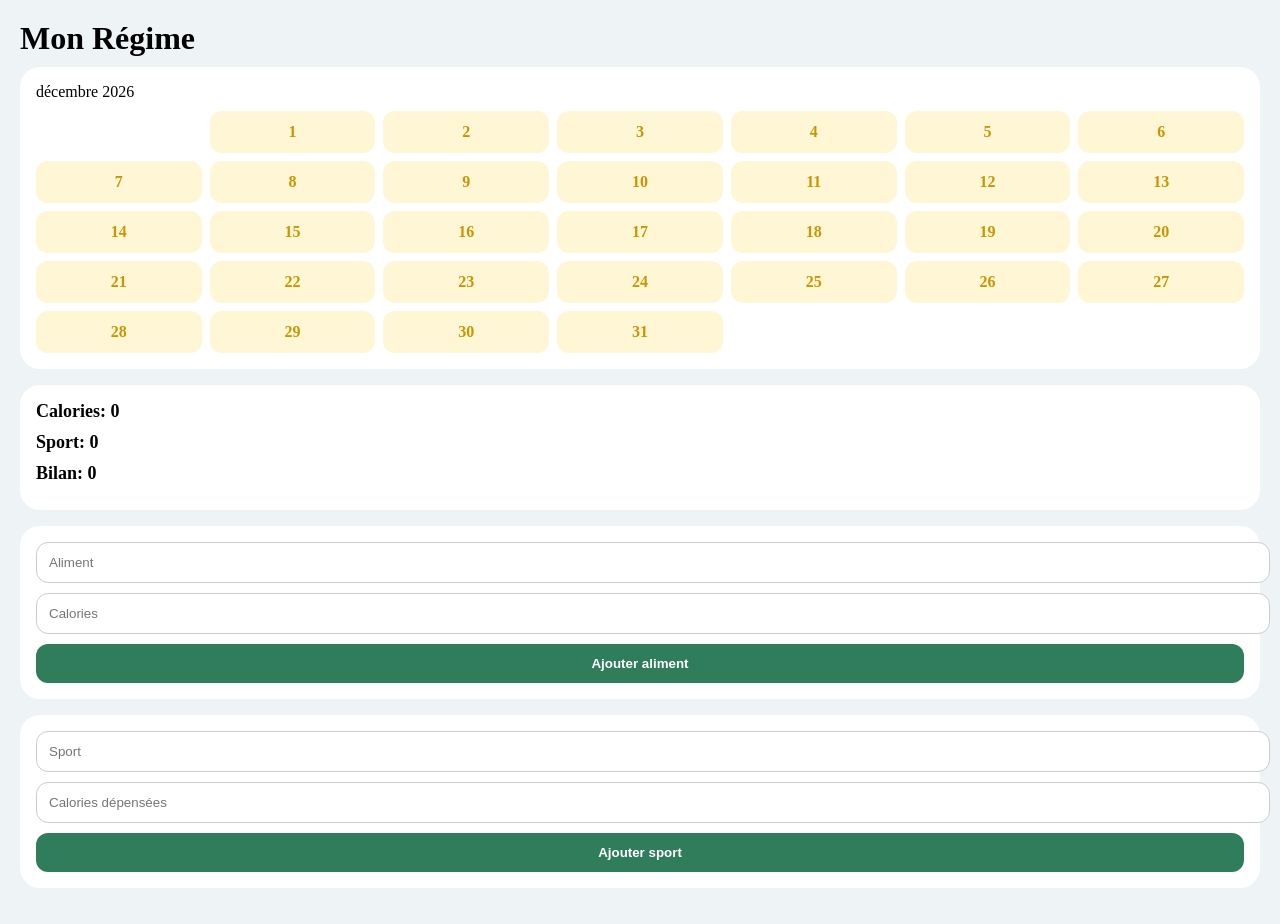
==== index.html @ 6ceda0f4 "Update index.html" ====
<!DOCTYPE html>
<html lang="fr">
<head>
<meta charset="UTF-8">
<meta name="viewport" content="width=device-width, initial-scale=1.0">
<title>Mon Régime</title>

<style>
:root{
--good:#2f7d5b;
--medium:#f2b705;
--bad:#e67e22;
--empty:#eef2f4;
--card:#ffffff;
--bg:#eef3f6;
--text:#183041;
}

body{
margin:0;
font-family:-apple-system;
background:var(--bg);
padding:20px;
}

h1{
margin:0 0 10px;
}

.card{
background:var(--card);
border-radius:20px;
padding:16px;
margin-bottom:16px;
}

/* CALENDRIER */

.calendar{
display:grid;
grid-template-columns:repeat(7,1fr);
gap:8px;
margin-top:10px;
}

.day{
border-radius:12px;
padding:12px 0;
text-align:center;
font-weight:700;
cursor:pointer;
}

.day.good{background:#e8f5ef;color:#2f7d5b;}
.day.medium{background:#fff6d6;color:#c99500;}
.day.bad{background:#fff1e7;color:#e67e22;}
.day.empty{background:#eef2f4;color:#9aa5ad;}

.day.selected{
outline:3px solid #2f7d5b;
}

/* INPUT */

input{
width:100%;
padding:12px;
border-radius:12px;
border:1px solid #ccc;
margin-bottom:10px;
}

button{
width:100%;
padding:12px;
border:none;
border-radius:12px;
background:#2f7d5b;
color:white;
font-weight:bold;
}

.stat{
margin-bottom:10px;
font-size:18px;
font-weight:bold;
}
</style>
</head>

<body>

<h1>Mon Régime</h1>

<div class="card">
<div id="monthLabel"></div>
<div class="calendar" id="calendar"></div>
</div>

<div class="card">
<div class="stat" id="caloriesIn">0 kcal</div>
<div class="stat" id="caloriesOut">0 kcal</div>
<div class="stat" id="balance">0 kcal</div>
</div>

<div class="card">
<input id="food" placeholder="Aliment">
<input id="cal" type="number" placeholder="Calories">
<button onclick="addFood()">Ajouter aliment</button>
</div>

<div class="card">
<input id="sport" placeholder="Sport">
<input id="calSport" type="number" placeholder="Calories dépensées">
<button onclick="addSport()">Ajouter sport</button>
</div>

<script>

const STORAGE="regime_v4";
let data=JSON.parse(localStorage.getItem(STORAGE)||'{"days":{}}');

let current=new Date();

function iso(d){
return d.toISOString().slice(0,10);
}

function getDay(d){
if(!data.days[d]){
data.days[d]={foods:[],sports:[]};
}
return data.days[d];
}

function totalIn(day){
return day.foods.reduce((s,f)=>s+f.cal,0);
}

function totalOut(day){
return day.sports.reduce((s,f)=>s+f.cal,0);
}

function getClass(balance){
if(balance==null)return"empty";
if(balance>=200)return"bad";
if(balance>=0)return"medium";
if(balance>=-300)return"good";
return"good";
}

function renderCalendar(){

const cal=document.getElementById("calendar");
cal.innerHTML="";

const year=current.getFullYear();
const month=current.getMonth();

document.getElementById("monthLabel").innerHTML=
new Date(year,month).toLocaleDateString("fr-FR",{month:"long",year:"numeric"});

const first=new Date(year,month,1).getDay();
const days=new Date(year,month+1,0).getDate();

for(let i=0;i<(first===0?6:first-1);i++){
cal.innerHTML+="<div></div>";
}

for(let d=1;d<=days;d++){

const date=new Date(year,month,d);
const id=iso(date);
const day=getDay(id);

const balance=totalIn(day)-totalOut(day);

const cls=getClass(balance);

cal.innerHTML+=`
<div class="day ${cls}" onclick="selectDate('${id}')">
${d}
</div>`;
}
}

let selected=iso(new Date());

function selectDate(d){
selected=d;
render();
}

function render(){

renderCalendar();

const day=getDay(selected);

const inCal=totalIn(day);
const outCal=totalOut(day);
const balance=inCal-outCal;

document.getElementById("caloriesIn").innerText="Calories: "+inCal;
document.getElementById("caloriesOut").innerText="Sport: "+outCal;
document.getElementById("balance").innerText="Bilan: "+balance;

localStorage.setItem(STORAGE,JSON.stringify(data));
}

function addFood(){

const name=document.getElementById("food").value;
const cal=Number(document.getElementById("cal").value);

if(!name||!cal)return;

getDay(selected).foods.push({name,cal});

render();
}

function addSport(){

const name=document.getElementById("sport").value;
const cal=Number(document.getElementById("calSport").value);

if(!name||!cal)return;

getDay(selected).sports.push({name,cal});

render();
}

render();

</script>

</body>
</html>
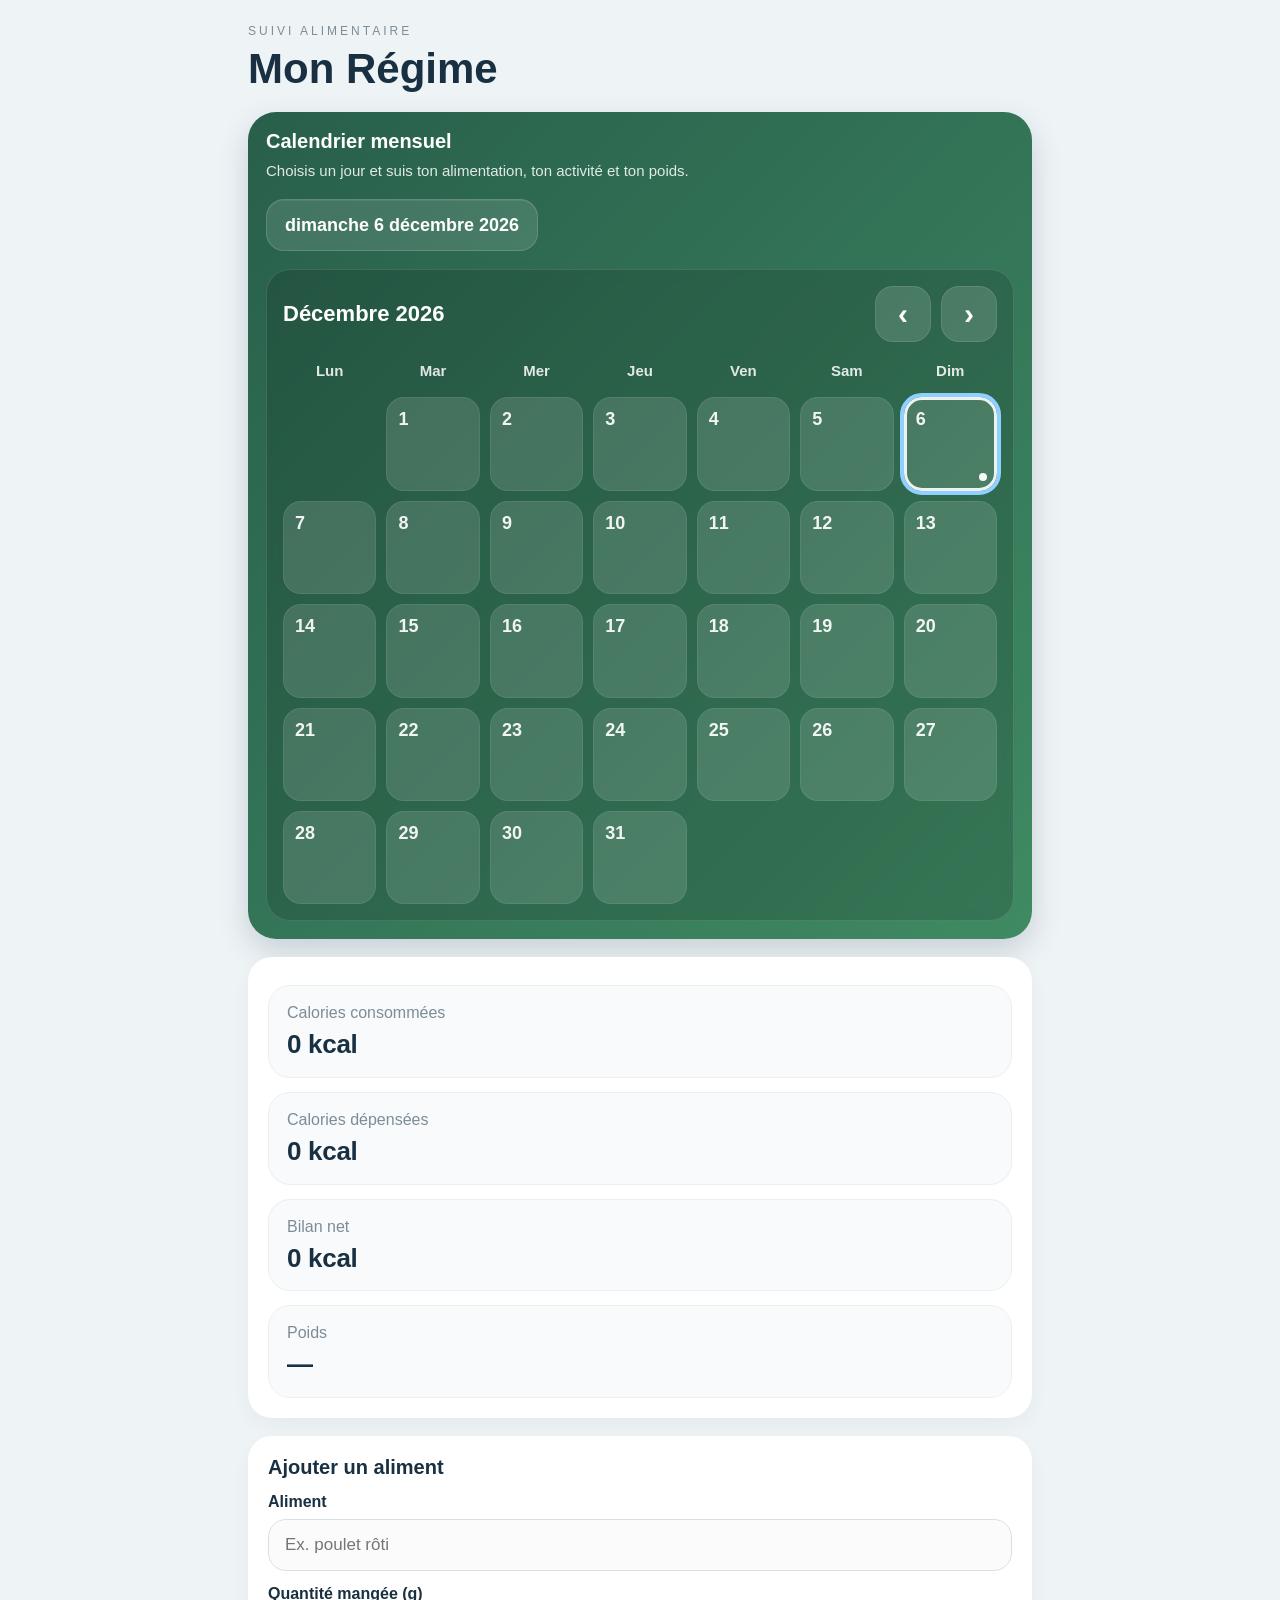
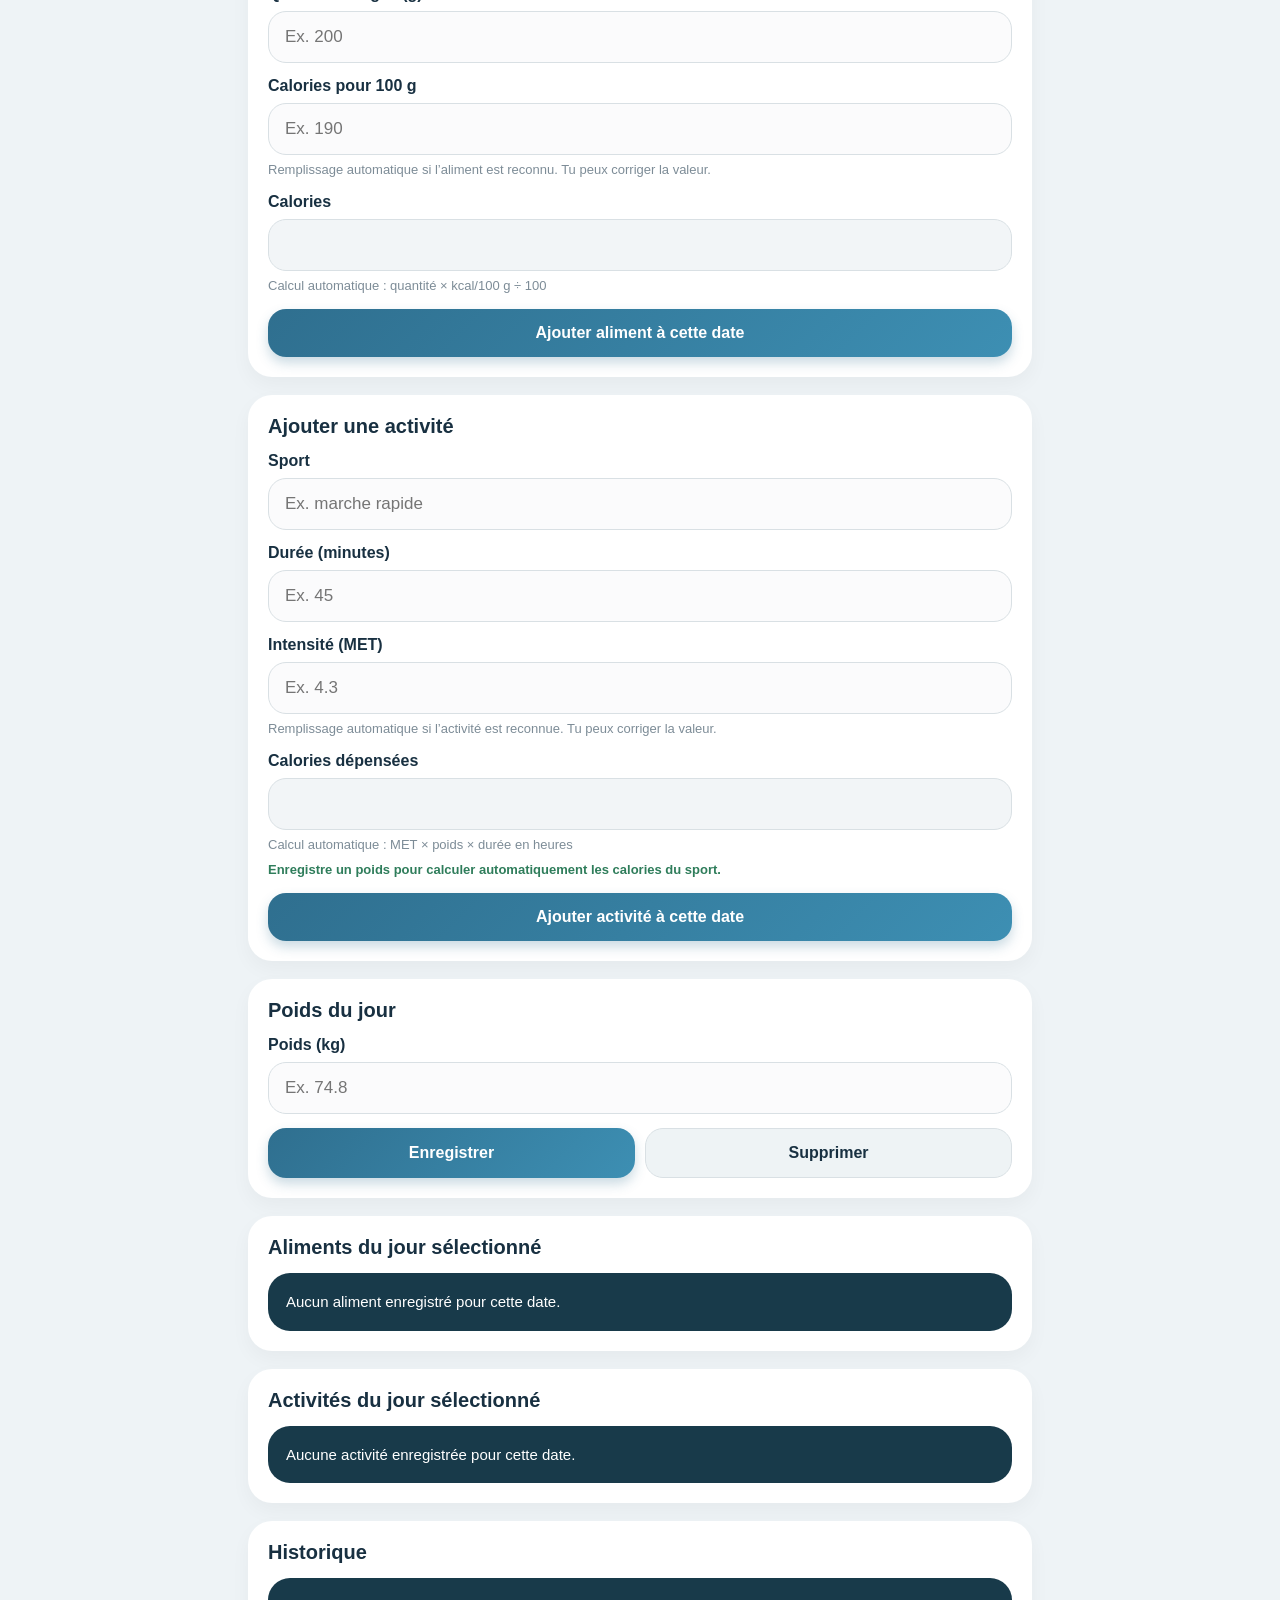
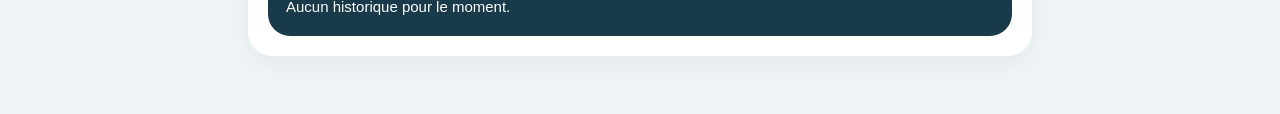
==== commit 9dfcd91a: "Update index.html" ====
--- a/index.html
+++ b/index.html
@@ -1,240 +1,1201 @@
 <!DOCTYPE html>
 <html lang="fr">
 <head>
-<meta charset="UTF-8">
-<meta name="viewport" content="width=device-width, initial-scale=1.0">
-<title>Mon Régime</title>
-
-<style>
-:root{
---good:#2f7d5b;
---medium:#f2b705;
---bad:#e67e22;
---empty:#eef2f4;
---card:#ffffff;
---bg:#eef3f6;
---text:#183041;
-}
-
-body{
-margin:0;
-font-family:-apple-system;
-background:var(--bg);
-padding:20px;
-}
-
-h1{
-margin:0 0 10px;
-}
-
-.card{
-background:var(--card);
-border-radius:20px;
-padding:16px;
-margin-bottom:16px;
-}
-
-/* CALENDRIER */
-
-.calendar{
-display:grid;
-grid-template-columns:repeat(7,1fr);
-gap:8px;
-margin-top:10px;
-}
-
-.day{
-border-radius:12px;
-padding:12px 0;
-text-align:center;
-font-weight:700;
-cursor:pointer;
-}
-
-.day.good{background:#e8f5ef;color:#2f7d5b;}
-.day.medium{background:#fff6d6;color:#c99500;}
-.day.bad{background:#fff1e7;color:#e67e22;}
-.day.empty{background:#eef2f4;color:#9aa5ad;}
-
-.day.selected{
-outline:3px solid #2f7d5b;
-}
-
-/* INPUT */
-
-input{
-width:100%;
-padding:12px;
-border-radius:12px;
-border:1px solid #ccc;
-margin-bottom:10px;
-}
-
-button{
-width:100%;
-padding:12px;
-border:none;
-border-radius:12px;
-background:#2f7d5b;
-color:white;
-font-weight:bold;
-}
-
-.stat{
-margin-bottom:10px;
-font-size:18px;
-font-weight:bold;
-}
-</style>
+  <meta charset="UTF-8" />
+  <meta name="viewport" content="width=device-width, initial-scale=1.0, viewport-fit=cover" />
+  <title>Mon Régime</title>
+
+  <meta name="apple-mobile-web-app-capable" content="yes" />
+  <meta name="apple-mobile-web-app-status-bar-style" content="default" />
+  <meta name="theme-color" content="#eef3f6" />
+
+  <style>
+    * {
+      box-sizing: border-box;
+      -webkit-tap-highlight-color: transparent;
+    }
+
+    :root {
+      --bg: #eef3f6;
+      --card: #ffffff;
+      --text: #183041;
+      --muted: #7d8c97;
+      --line: #d9e0e4;
+      --soft: #f8fafb;
+      --primary: #183a4a;
+      --danger: #b23b3b;
+      --ok: #2f7d5b;
+
+      --good: #2f7d5b;
+      --good-soft: #e8f5ef;
+
+      --medium: #f2b705;
+      --medium-soft: #fff6d6;
+
+      --bad: #e67e22;
+      --bad-soft: #fff1e7;
+
+      --empty: #eef2f4;
+      --empty-text: #9aa5ad;
+
+      --calendar-top-1: #285f4b;
+      --calendar-top-2: #3f8a63;
+    }
+
+    html, body {
+      margin: 0;
+      padding: 0;
+      background: var(--bg);
+      color: var(--text);
+      font-family: -apple-system, BlinkMacSystemFont, "Segoe UI", Roboto, sans-serif;
+    }
+
+    body {
+      padding: 24px 18px 40px;
+      max-width: 820px;
+      margin: 0 auto;
+    }
+
+    .subtitle {
+      color: var(--muted);
+      letter-spacing: 3px;
+      text-transform: uppercase;
+      font-size: 12px;
+      margin-bottom: 10px;
+    }
+
+    h1 {
+      margin: 0 0 22px;
+      font-size: 42px;
+      line-height: 1;
+      font-weight: 800;
+    }
+
+    .card {
+      background: var(--card);
+      border-radius: 24px;
+      padding: 20px;
+      margin-bottom: 18px;
+      box-shadow: 0 8px 20px rgba(0,0,0,0.04);
+      overflow: hidden;
+    }
+
+    .calendar-shell {
+      background: linear-gradient(135deg, var(--calendar-top-1), var(--calendar-top-2));
+      color: white;
+      border-radius: 28px;
+      padding: 18px;
+      box-shadow: 0 12px 30px rgba(24,58,74,0.18);
+      margin-bottom: 18px;
+    }
+
+    .calendar-shell h2 {
+      margin: 0 0 8px;
+      font-size: 20px;
+      color: white;
+    }
+
+    .calendar-subtitle {
+      color: rgba(255,255,255,0.86);
+      font-size: 15px;
+      line-height: 1.35;
+      margin-bottom: 18px;
+    }
+
+    .selected-pill {
+      display: inline-flex;
+      align-items: center;
+      justify-content: center;
+      min-height: 52px;
+      padding: 12px 18px;
+      border-radius: 18px;
+      background: rgba(255,255,255,0.12);
+      color: white;
+      font-size: 18px;
+      font-weight: 800;
+      border: 1px solid rgba(255,255,255,0.14);
+      box-shadow: inset 0 1px 0 rgba(255,255,255,0.08);
+      margin-bottom: 18px;
+    }
+
+    .calendar-panel {
+      background: rgba(0,0,0,0.14);
+      border: 1px solid rgba(255,255,255,0.12);
+      border-radius: 24px;
+      padding: 16px;
+      backdrop-filter: blur(6px);
+    }
+
+    .calendar-header {
+      display: flex;
+      align-items: center;
+      justify-content: space-between;
+      gap: 12px;
+      margin-bottom: 14px;
+    }
+
+    .calendar-month {
+      color: white;
+      font-size: 22px;
+      font-weight: 800;
+      text-transform: capitalize;
+    }
+
+    .calendar-nav {
+      display: flex;
+      gap: 10px;
+    }
+
+    .calendar-nav button {
+      width: 56px;
+      height: 56px;
+      border: none;
+      border-radius: 18px;
+      background: rgba(255,255,255,0.14);
+      color: white;
+      font-size: 30px;
+      font-weight: 700;
+      box-shadow: inset 0 0 0 1px rgba(255,255,255,0.1);
+    }
+
+    .weekday-row {
+      display: grid;
+      grid-template-columns: repeat(7, 1fr);
+      gap: 10px;
+      margin-bottom: 12px;
+    }
+
+    .weekday {
+      text-align: center;
+      color: rgba(255,255,255,0.86);
+      font-size: 15px;
+      font-weight: 700;
+      padding: 6px 0;
+    }
+
+    .calendar-grid {
+      display: grid;
+      grid-template-columns: repeat(7, 1fr);
+      gap: 10px;
+    }
+
+    .day-cell {
+      aspect-ratio: 1 / 1;
+      border-radius: 18px;
+      border: none;
+      font-size: 18px;
+      font-weight: 800;
+      position: relative;
+      display: flex;
+      align-items: flex-start;
+      justify-content: flex-start;
+      padding: 12px;
+      transition: transform 0.15s ease, box-shadow 0.15s ease;
+    }
+
+    .day-cell:active {
+      transform: scale(0.98);
+    }
+
+    .day-cell.empty-slot {
+      background: transparent;
+      box-shadow: none;
+      pointer-events: none;
+    }
+
+    .day-cell.good {
+      background: rgba(47, 125, 91, 0.95);
+      color: white;
+    }
+
+    .day-cell.medium {
+      background: rgba(242, 183, 5, 0.92);
+      color: #5f4500;
+    }
+
+    .day-cell.bad {
+      background: rgba(230, 126, 34, 0.9);
+      color: white;
+    }
+
+    .day-cell.empty {
+      background: rgba(255,255,255,0.13);
+      color: rgba(255,255,255,0.92);
+      box-shadow: inset 0 0 0 1px rgba(255,255,255,0.08);
+    }
+
+    .day-cell.selected {
+      outline: 4px solid #8fd0ff;
+      outline-offset: 0;
+      box-shadow: 0 0 0 3px rgba(255,255,255,0.9) inset;
+    }
+
+    .day-cell.today::after {
+      content: "";
+      position: absolute;
+      right: 10px;
+      bottom: 10px;
+      width: 8px;
+      height: 8px;
+      border-radius: 50%;
+      background: rgba(255,255,255,0.95);
+    }
+
+    .card h2 {
+      margin: 0 0 14px;
+      font-size: 20px;
+    }
+
+    label {
+      display: block;
+      margin-bottom: 8px;
+      font-size: 16px;
+      font-weight: 700;
+    }
+
+    input {
+      display: block;
+      width: 100%;
+      min-width: 0;
+      max-width: 100%;
+      border: 1px solid var(--line);
+      border-radius: 18px;
+      padding: 15px 16px;
+      font-size: 17px;
+      background: #fbfbfc;
+      color: var(--text);
+      appearance: none;
+      -webkit-appearance: none;
+      outline: none;
+    }
+
+    input:focus {
+      border-color: #b9c7cf;
+      background: #fff;
+    }
+
+    input[readonly] {
+      background: #f2f5f7;
+    }
+
+    .stats {
+      display: grid;
+      gap: 14px;
+      margin-top: 8px;
+    }
+
+    .stat {
+      background: var(--soft);
+      border: 1px solid #eaf0f2;
+      border-radius: 22px;
+      padding: 18px;
+    }
+
+    .stat-title {
+      color: var(--muted);
+      font-size: 16px;
+      margin-bottom: 8px;
+    }
+
+    .stat-value {
+      font-size: 26px;
+      font-weight: 800;
+      line-height: 1.1;
+      letter-spacing: -0.3px;
+    }
+
+    .balance-good {
+      background: var(--good-soft);
+      border: 1px solid #bfe4cf;
+    }
+
+    .balance-good .stat-value {
+      color: var(--good);
+    }
+
+    .balance-medium {
+      background: var(--medium-soft);
+      border: 1px solid #f0df98;
+    }
+
+    .balance-medium .stat-value {
+      color: #b88600;
+    }
+
+    .balance-bad {
+      background: var(--bad-soft);
+      border: 1px solid #f1cfb0;
+    }
+
+    .balance-bad .stat-value {
+      color: var(--bad);
+    }
+
+    .balance-empty {
+      background: var(--soft);
+      border: 1px solid #eaf0f2;
+    }
+
+    .field-group {
+      margin-bottom: 14px;
+    }
+
+    .button {
+      width: 100%;
+      border: none;
+      border-radius: 18px;
+      padding: 15px 16px;
+      font-size: 16px;
+      font-weight: 800;
+      background: linear-gradient(135deg, #2f6f8f, #3d8fb3);
+      color: white;
+      appearance: none;
+      -webkit-appearance: none;
+      box-shadow: 0 6px 12px rgba(47,111,143,0.25);
+    }
+
+    .button.secondary {
+      background: #eef3f5;
+      color: var(--text);
+      border: 1px solid var(--line);
+      box-shadow: none;
+    }
+
+    .button-row {
+      display: grid;
+      grid-template-columns: 1fr 1fr;
+      gap: 10px;
+      margin-top: 10px;
+    }
+
+    .list {
+      display: grid;
+      gap: 12px;
+      margin-top: 14px;
+    }
+
+    .list-item {
+      background: white;
+      border-radius: 18px;
+      padding: 14px;
+      border: 1px solid var(--line);
+      box-shadow: 0 4px 10px rgba(0,0,0,0.03);
+    }
+
+    .list-top {
+      display: flex;
+      justify-content: space-between;
+      align-items: flex-start;
+      gap: 12px;
+    }
+
+    .item-title {
+      font-size: 17px;
+      font-weight: 800;
+      margin-bottom: 4px;
+    }
+
+    .item-meta {
+      color: var(--muted);
+      font-size: 14px;
+      line-height: 1.45;
+    }
+
+    .item-value {
+      font-size: 18px;
+      font-weight: 800;
+      white-space: nowrap;
+    }
+
+    .delete-btn {
+      margin-top: 10px;
+      border: none;
+      background: transparent;
+      color: var(--danger);
+      font-size: 14px;
+      font-weight: 700;
+      padding: 0;
+    }
+
+    .empty-box {
+      background: var(--primary);
+      color: white;
+      border-radius: 22px;
+      padding: 18px;
+      line-height: 1.45;
+      font-size: 15px;
+    }
+
+    .hint {
+      font-size: 13px;
+      color: var(--muted);
+      margin-top: 6px;
+      line-height: 1.4;
+    }
+
+    .note {
+      font-size: 13px;
+      color: var(--ok);
+      margin-top: 6px;
+      line-height: 1.4;
+      font-weight: 700;
+    }
+
+    @media (max-width: 560px) {
+      body {
+        padding: 18px 14px 34px;
+      }
+
+      h1 {
+        font-size: 34px;
+      }
+
+      .calendar-month {
+        font-size: 18px;
+      }
+
+      .calendar-nav button {
+        width: 48px;
+        height: 48px;
+        border-radius: 15px;
+      }
+
+      .weekday {
+        font-size: 13px;
+      }
+
+      .day-cell {
+        border-radius: 15px;
+        font-size: 16px;
+        padding: 10px;
+      }
+    }
+  </style>
 </head>
-
 <body>
-
-<h1>Mon Régime</h1>
-
-<div class="card">
-<div id="monthLabel"></div>
-<div class="calendar" id="calendar"></div>
-</div>
-
-<div class="card">
-<div class="stat" id="caloriesIn">0 kcal</div>
-<div class="stat" id="caloriesOut">0 kcal</div>
-<div class="stat" id="balance">0 kcal</div>
-</div>
-
-<div class="card">
-<input id="food" placeholder="Aliment">
-<input id="cal" type="number" placeholder="Calories">
-<button onclick="addFood()">Ajouter aliment</button>
-</div>
-
-<div class="card">
-<input id="sport" placeholder="Sport">
-<input id="calSport" type="number" placeholder="Calories dépensées">
-<button onclick="addSport()">Ajouter sport</button>
-</div>
-
-<script>
-
-const STORAGE="regime_v4";
-let data=JSON.parse(localStorage.getItem(STORAGE)||'{"days":{}}');
-
-let current=new Date();
-
-function iso(d){
-return d.toISOString().slice(0,10);
-}
-
-function getDay(d){
-if(!data.days[d]){
-data.days[d]={foods:[],sports:[]};
-}
-return data.days[d];
-}
-
-function totalIn(day){
-return day.foods.reduce((s,f)=>s+f.cal,0);
-}
-
-function totalOut(day){
-return day.sports.reduce((s,f)=>s+f.cal,0);
-}
-
-function getClass(balance){
-if(balance==null)return"empty";
-if(balance>=200)return"bad";
-if(balance>=0)return"medium";
-if(balance>=-300)return"good";
-return"good";
-}
-
-function renderCalendar(){
-
-const cal=document.getElementById("calendar");
-cal.innerHTML="";
-
-const year=current.getFullYear();
-const month=current.getMonth();
-
-document.getElementById("monthLabel").innerHTML=
-new Date(year,month).toLocaleDateString("fr-FR",{month:"long",year:"numeric"});
-
-const first=new Date(year,month,1).getDay();
-const days=new Date(year,month+1,0).getDate();
-
-for(let i=0;i<(first===0?6:first-1);i++){
-cal.innerHTML+="<div></div>";
-}
-
-for(let d=1;d<=days;d++){
-
-const date=new Date(year,month,d);
-const id=iso(date);
-const day=getDay(id);
-
-const balance=totalIn(day)-totalOut(day);
-
-const cls=getClass(balance);
-
-cal.innerHTML+=`
-<div class="day ${cls}" onclick="selectDate('${id}')">
-${d}
-</div>`;
-}
-}
-
-let selected=iso(new Date());
-
-function selectDate(d){
-selected=d;
-render();
-}
-
-function render(){
-
-renderCalendar();
-
-const day=getDay(selected);
-
-const inCal=totalIn(day);
-const outCal=totalOut(day);
-const balance=inCal-outCal;
-
-document.getElementById("caloriesIn").innerText="Calories: "+inCal;
-document.getElementById("caloriesOut").innerText="Sport: "+outCal;
-document.getElementById("balance").innerText="Bilan: "+balance;
-
-localStorage.setItem(STORAGE,JSON.stringify(data));
-}
-
-function addFood(){
-
-const name=document.getElementById("food").value;
-const cal=Number(document.getElementById("cal").value);
-
-if(!name||!cal)return;
-
-getDay(selected).foods.push({name,cal});
-
-render();
-}
-
-function addSport(){
-
-const name=document.getElementById("sport").value;
-const cal=Number(document.getElementById("calSport").value);
-
-if(!name||!cal)return;
-
-getDay(selected).sports.push({name,cal});
-
-render();
-}
-
-render();
-
-</script>
-
+  <div class="subtitle">Suivi alimentaire</div>
+  <h1>Mon Régime</h1>
+
+  <div class="calendar-shell">
+    <h2>Calendrier mensuel</h2>
+    <div class="calendar-subtitle">Choisis un jour et suis ton alimentation, ton activité et ton poids.</div>
+
+    <div class="selected-pill" id="selectedDateLabel">—</div>
+
+    <div class="calendar-panel">
+      <div class="calendar-header">
+        <div class="calendar-month" id="monthLabel">—</div>
+        <div class="calendar-nav">
+          <button type="button" id="prevMonthBtn">‹</button>
+          <button type="button" id="nextMonthBtn">›</button>
+        </div>
+      </div>
+
+      <div class="weekday-row">
+        <div class="weekday">Lun</div>
+        <div class="weekday">Mar</div>
+        <div class="weekday">Mer</div>
+        <div class="weekday">Jeu</div>
+        <div class="weekday">Ven</div>
+        <div class="weekday">Sam</div>
+        <div class="weekday">Dim</div>
+      </div>
+
+      <div class="calendar-grid" id="calendarGrid"></div>
+    </div>
+  </div>
+
+  <div class="card">
+    <div class="stats">
+      <div class="stat">
+        <div class="stat-title">Calories consommées</div>
+        <div class="stat-value" id="caloriesIn">0 kcal</div>
+      </div>
+
+      <div class="stat">
+        <div class="stat-title">Calories dépensées</div>
+        <div class="stat-value" id="caloriesOut">0 kcal</div>
+      </div>
+
+      <div class="stat balance-empty" id="balanceCard">
+        <div class="stat-title">Bilan net</div>
+        <div class="stat-value" id="balance">0 kcal</div>
+      </div>
+
+      <div class="stat">
+        <div class="stat-title">Poids</div>
+        <div class="stat-value" id="weightDisplay">—</div>
+      </div>
+    </div>
+  </div>
+
+  <div class="card">
+    <h2>Ajouter un aliment</h2>
+
+    <div class="field-group">
+      <label for="foodInput">Aliment</label>
+      <input id="foodInput" type="text" list="foodSuggestions" placeholder="Ex. poulet rôti" />
+      <datalist id="foodSuggestions"></datalist>
+    </div>
+
+    <div class="field-group">
+      <label for="quantityInput">Quantité mangée (g)</label>
+      <input id="quantityInput" type="number" inputmode="decimal" placeholder="Ex. 200" />
+    </div>
+
+    <div class="field-group">
+      <label for="foodCaloriesPer100Input">Calories pour 100 g</label>
+      <input id="foodCaloriesPer100Input" type="number" inputmode="decimal" placeholder="Ex. 190" />
+      <div class="hint">Remplissage automatique si l’aliment est reconnu. Tu peux corriger la valeur.</div>
+    </div>
+
+    <div class="field-group">
+      <label for="foodCaloriesInput">Calories</label>
+      <input id="foodCaloriesInput" type="number" inputmode="decimal" readonly />
+      <div class="hint">Calcul automatique : quantité × kcal/100 g ÷ 100</div>
+    </div>
+
+    <button class="button" id="addFoodBtn">Ajouter aliment à cette date</button>
+  </div>
+
+  <div class="card">
+    <h2>Ajouter une activité</h2>
+
+    <div class="field-group">
+      <label for="sportInput">Sport</label>
+      <input id="sportInput" type="text" list="sportSuggestions" placeholder="Ex. marche rapide" />
+      <datalist id="sportSuggestions"></datalist>
+    </div>
+
+    <div class="field-group">
+      <label for="durationInput">Durée (minutes)</label>
+      <input id="durationInput" type="number" inputmode="decimal" placeholder="Ex. 45" />
+    </div>
+
+    <div class="field-group">
+      <label for="sportMetInput">Intensité (MET)</label>
+      <input id="sportMetInput" type="number" inputmode="decimal" step="0.1" placeholder="Ex. 4.3" />
+      <div class="hint">Remplissage automatique si l’activité est reconnue. Tu peux corriger la valeur.</div>
+    </div>
+
+    <div class="field-group">
+      <label for="sportCaloriesInput">Calories dépensées</label>
+      <input id="sportCaloriesInput" type="number" inputmode="decimal" readonly />
+      <div class="hint">Calcul automatique : MET × poids × durée en heures</div>
+      <div class="note" id="sportWeightNote"></div>
+    </div>
+
+    <button class="button" id="addSportBtn">Ajouter activité à cette date</button>
+  </div>
+
+  <div class="card">
+    <h2>Poids du jour</h2>
+
+    <div class="field-group">
+      <label for="weightInput">Poids (kg)</label>
+      <input id="weightInput" type="number" inputmode="decimal" step="0.1" placeholder="Ex. 74.8" />
+    </div>
+
+    <div class="button-row">
+      <button class="button" id="saveWeightBtn">Enregistrer</button>
+      <button class="button secondary" id="deleteWeightBtn">Supprimer</button>
+    </div>
+  </div>
+
+  <div class="card">
+    <h2>Aliments du jour sélectionné</h2>
+    <div id="foodList" class="list"></div>
+  </div>
+
+  <div class="card">
+    <h2>Activités du jour sélectionné</h2>
+    <div id="sportList" class="list"></div>
+  </div>
+
+  <div class="card">
+    <h2>Historique</h2>
+    <div id="weightHistory" class="list"></div>
+  </div>
+
+  <script>
+    const STORAGE_KEY = "mon_regime_data_v3";
+
+    const FOOD_DB = {
+      "poulet roti": 190,
+      "blanc de poulet": 165,
+      "steak hache": 250,
+      "saumon": 208,
+      "thon": 132,
+      "oeuf": 155,
+      "riz cuit": 130,
+      "pates cuites": 158,
+      "pommes de terre roties": 135,
+      "carottes roties": 80,
+      "patates carottes roties": 110,
+      "pain": 265,
+      "fromage": 350,
+      "yaourt nature": 60,
+      "banane": 89,
+      "pomme": 52,
+      "orange": 47,
+      "salade": 15,
+      "avocat": 160,
+      "pizza": 270,
+      "soupe": 45
+    };
+
+    const SPORT_DB = {
+      "marche lente": 2.8,
+      "marche": 3.3,
+      "marche rapide": 4.3,
+      "randonnee": 6.0,
+      "velo tranquille": 4.0,
+      "velo": 6.0,
+      "course": 8.3,
+      "jogging": 7.0,
+      "natation": 6.0,
+      "musculation": 3.5,
+      "fitness": 5.0,
+      "football": 7.0,
+      "futsal": 8.0,
+      "tennis": 7.3,
+      "menage": 3.0,
+      "jardinage": 4.0
+    };
+
+    const appData = loadData();
+
+    const selectedDateLabel = document.getElementById("selectedDateLabel");
+    const monthLabel = document.getElementById("monthLabel");
+    const calendarGrid = document.getElementById("calendarGrid");
+
+    const foodInput = document.getElementById("foodInput");
+    const quantityInput = document.getElementById("quantityInput");
+    const foodCaloriesPer100Input = document.getElementById("foodCaloriesPer100Input");
+    const foodCaloriesInput = document.getElementById("foodCaloriesInput");
+
+    const sportInput = document.getElementById("sportInput");
+    const durationInput = document.getElementById("durationInput");
+    const sportMetInput = document.getElementById("sportMetInput");
+    const sportCaloriesInput = document.getElementById("sportCaloriesInput");
+    const sportWeightNote = document.getElementById("sportWeightNote");
+
+    const weightInput = document.getElementById("weightInput");
+
+    const caloriesInEl = document.getElementById("caloriesIn");
+    const caloriesOutEl = document.getElementById("caloriesOut");
+    const balanceEl = document.getElementById("balance");
+    const balanceCard = document.getElementById("balanceCard");
+    const weightDisplayEl = document.getElementById("weightDisplay");
+    const foodListEl = document.getElementById("foodList");
+    const sportListEl = document.getElementById("sportList");
+    const weightHistoryEl = document.getElementById("weightHistory");
+
+    const prevMonthBtn = document.getElementById("prevMonthBtn");
+    const nextMonthBtn = document.getElementById("nextMonthBtn");
+
+    let selectedISO = todayISO();
+    let calendarYear = new Date().getFullYear();
+    let calendarMonth = new Date().getMonth();
+
+    function loadData() {
+      try {
+        const raw = localStorage.getItem(STORAGE_KEY);
+        if (!raw) return { days: {} };
+
+        const parsed = JSON.parse(raw);
+        if (!parsed.days || typeof parsed.days !== "object") return { days: {} };
+
+        return parsed;
+      } catch {
+        return { days: {} };
+      }
+    }
+
+    function saveData() {
+      localStorage.setItem(STORAGE_KEY, JSON.stringify(appData));
+    }
+
+    function todayISO() {
+      const d = new Date();
+      const y = d.getFullYear();
+      const m = String(d.getMonth() + 1).padStart(2, "0");
+      const day = String(d.getDate()).padStart(2, "0");
+      return `${y}-${m}-${day}`;
+    }
+
+    function isoToFR(iso) {
+      if (!iso) return "";
+      const [y, m, d] = iso.split("-");
+      return `${d}/${m}/${y}`;
+    }
+
+    function isoToPrettyFR(iso) {
+      if (!iso) return "";
+      const [y, m, d] = iso.split("-");
+      const date = new Date(Number(y), Number(m) - 1, Number(d));
+      return date.toLocaleDateString("fr-FR", {
+        weekday: "long",
+        day: "numeric",
+        month: "long",
+        year: "numeric"
+      });
+    }
+
+    function isoToDateParts(iso) {
+      const [y, m, d] = iso.split("-").map(Number);
+      return { y, m, d };
+    }
+
+    function ensureDay(isoDate) {
+      if (!appData.days[isoDate]) {
+        appData.days[isoDate] = {
+          foods: [],
+          sports: [],
+          weight: null
+        };
+      }
+      return appData.days[isoDate];
+    }
+
+    function totalFoodCalories(day) {
+      return day.foods.reduce((sum, item) => sum + Number(item.calories || 0), 0);
+    }
+
+    function totalSportCalories(day) {
+      return day.sports.reduce((sum, item) => sum + Number(item.calories || 0), 0);
+    }
+
+    function escapeHtml(str) {
+      return String(str)
+        .replaceAll("&", "&amp;")
+        .replaceAll("<", "&lt;")
+        .replaceAll(">", "&gt;")
+        .replaceAll('"', "&quot;")
+        .replaceAll("'", "&#039;");
+    }
+
+    function normalizeText(value) {
+      return String(value || "")
+        .trim()
+        .toLowerCase()
+        .normalize("NFD")
+        .replace(/[\u0300-\u036f]/g, "");
+    }
+
+    function round1(value) {
+      return Math.round(value * 10) / 10;
+    }
+
+    function fillDatalist(id, values) {
+      const el = document.getElementById(id);
+      el.innerHTML = values
+        .map(value => `<option value="${escapeHtml(value)}"></option>`)
+        .join("");
+    }
+
+    fillDatalist("foodSuggestions", Object.keys(FOOD_DB).sort((a, b) => a.localeCompare(b)));
+    fillDatalist("sportSuggestions", Object.keys(SPORT_DB).sort((a, b) => a.localeCompare(b)));
+
+    function getWeightForDate(iso) {
+      const day = ensureDay(iso);
+
+      if (day.weight !== null && day.weight !== "" && !Number.isNaN(Number(day.weight))) {
+        return Number(day.weight);
+      }
+
+      const dates = Object.keys(appData.days).sort((a, b) => b.localeCompare(a));
+      for (const d of dates) {
+        if (d <= iso) {
+          const w = appData.days[d]?.weight;
+          if (w !== null && w !== "" && !Number.isNaN(Number(w))) {
+            return Number(w);
+          }
+        }
+      }
+      return null;
+    }
+
+    function getBalanceForDay(iso) {
+      const existing = appData.days[iso];
+      if (!existing) return null;
+
+      const hasFood = Array.isArray(existing.foods) && existing.foods.length > 0;
+      const hasSport = Array.isArray(existing.sports) && existing.sports.length > 0;
+      const hasWeight = existing.weight !== null && existing.weight !== "" && existing.weight !== undefined;
+
+      if (!hasFood && !hasSport && !hasWeight) return null;
+
+      return round1(totalFoodCalories(existing) - totalSportCalories(existing));
+    }
+
+    function getDayColorClass(balance) {
+      if (balance === null) return "empty";
+      if (balance <= -1) return "good";
+      if (balance >= 0 && balance < 200) return "medium";
+      return "bad";
+    }
+
+    function getBalanceCardClass(balance) {
+      if (balance === null) return "balance-empty";
+      if (balance <= -1) return "balance-good";
+      if (balance >= 0 && balance < 200) return "balance-medium";
+      return "balance-bad";
+    }
+
+    function updateFoodCalculation() {
+      const foodKey = normalizeText(foodInput.value);
+
+      if (FOOD_DB[foodKey] !== undefined && foodCaloriesPer100Input.dataset.manual !== "1") {
+        foodCaloriesPer100Input.value = FOOD_DB[foodKey];
+      }
+
+      const grams = Number(quantityInput.value);
+      const per100 = Number(foodCaloriesPer100Input.value);
+
+      if (!Number.isNaN(grams) && grams > 0 && !Number.isNaN(per100) && per100 > 0) {
+        foodCaloriesInput.value = round1((grams * per100) / 100);
+      } else {
+        foodCaloriesInput.value = "";
+      }
+    }
+
+    function updateSportCalculation() {
+      const sportKey = normalizeText(sportInput.value);
+
+      if (SPORT_DB[sportKey] !== undefined && sportMetInput.dataset.manual !== "1") {
+        sportMetInput.value = SPORT_DB[sportKey];
+      }
+
+      const duration = Number(durationInput.value);
+      const met = Number(sportMetInput.value);
+      const weight = getWeightForDate(selectedISO);
+
+      if (weight) {
+        sportWeightNote.textContent = `Poids utilisé pour le calcul : ${weight} kg`;
+      } else {
+        sportWeightNote.textContent = "Enregistre un poids pour calculer automatiquement les calories du sport.";
+      }
+
+      if (!Number.isNaN(duration) && duration > 0 && !Number.isNaN(met) && met > 0 && weight) {
+        sportCaloriesInput.value = round1(met * weight * (duration / 60));
+      } else {
+        sportCaloriesInput.value = "";
+      }
+    }
+
+    function renderCalendar() {
+      monthLabel.textContent = new Date(calendarYear, calendarMonth, 1).toLocaleDateString("fr-FR", {
+        month: "long",
+        year: "numeric"
+      });
+
+      calendarGrid.innerHTML = "";
+
+      const firstDay = new Date(calendarYear, calendarMonth, 1);
+      const firstWeekday = (firstDay.getDay() + 6) % 7;
+      const daysInMonth = new Date(calendarYear, calendarMonth + 1, 0).getDate();
+      const today = todayISO();
+
+      for (let i = 0; i < firstWeekday; i++) {
+        const blank = document.createElement("div");
+        blank.className = "day-cell empty-slot";
+        calendarGrid.appendChild(blank);
+      }
+
+      for (let dayNum = 1; dayNum <= daysInMonth; dayNum++) {
+        const iso = `${calendarYear}-${String(calendarMonth + 1).padStart(2, "0")}-${String(dayNum).padStart(2, "0")}`;
+        const balance = getBalanceForDay(iso);
+        const colorClass = getDayColorClass(balance);
+
+        const btn = document.createElement("button");
+        btn.type = "button";
+        btn.className = `day-cell ${colorClass}`;
+        btn.textContent = dayNum;
+
+        if (iso === selectedISO) {
+          btn.classList.add("selected");
+        }
+
+        if (iso === today) {
+          btn.classList.add("today");
+        }
+
+        btn.addEventListener("click", () => {
+          selectedISO = iso;
+          render();
+        });
+
+        calendarGrid.appendChild(btn);
+      }
+    }
+
+    function render() {
+      const day = ensureDay(selectedISO);
+
+      const parts = isoToDateParts(selectedISO);
+      calendarYear = parts.y;
+      calendarMonth = parts.m - 1;
+
+      selectedDateLabel.textContent = isoToPrettyFR(selectedISO);
+
+      const caloriesIn = round1(totalFoodCalories(day));
+      const caloriesOut = round1(totalSportCalories(day));
+      const balance = round1(caloriesIn - caloriesOut);
+      const balanceState = (day.foods.length || day.sports.length || day.weight !== null) ? balance : null;
+
+      caloriesInEl.textContent = `${caloriesIn} kcal`;
+      caloriesOutEl.textContent = `${caloriesOut} kcal`;
+      balanceEl.textContent = `${balance} kcal`;
+      weightDisplayEl.textContent = day.weight ? `${day.weight} kg` : "—";
+
+      balanceCard.classList.remove("balance-good", "balance-medium", "balance-bad", "balance-empty");
+      balanceCard.classList.add(getBalanceCardClass(balanceState));
+
+      renderCalendar();
+      renderFoodList(day, selectedISO);
+      renderSportList(day, selectedISO);
+      renderHistory();
+
+      updateFoodCalculation();
+      updateSportCalculation();
+
+      saveData();
+    }
+
+    function renderFoodList(day, iso) {
+      if (!day.foods.length) {
+        foodListEl.innerHTML = `<div class="empty-box">Aucun aliment enregistré pour cette date.</div>`;
+        return;
+      }
+
+      foodListEl.innerHTML = day.foods.map((item, index) => `
+        <div class="list-item">
+          <div class="list-top">
+            <div>
+              <div class="item-title">${escapeHtml(item.name)}</div>
+              <div class="item-meta">
+                Quantité : ${escapeHtml(String(item.quantity))} g<br>
+                Base : ${escapeHtml(String(item.caloriesPer100))} kcal / 100 g
+              </div>
+            </div>
+            <div class="item-value">${escapeHtml(String(item.calories))} kcal</div>
+          </div>
+          <button class="delete-btn" onclick="deleteFood('${iso}', ${index})">Supprimer</button>
+        </div>
+      `).join("");
+    }
+
+    function renderSportList(day, iso) {
+      if (!day.sports.length) {
+        sportListEl.innerHTML = `<div class="empty-box">Aucune activité enregistrée pour cette date.</div>`;
+        return;
+      }
+
+      sportListEl.innerHTML = day.sports.map((item, index) => `
+        <div class="list-item">
+          <div class="list-top">
+            <div>
+              <div class="item-title">${escapeHtml(item.name)}</div>
+              <div class="item-meta">
+                Durée : ${escapeHtml(String(item.duration))} min<br>
+                Intensité : ${escapeHtml(String(item.met))} MET<br>
+                Poids utilisé : ${escapeHtml(String(item.weightUsed))} kg
+              </div>
+            </div>
+            <div class="item-value">${escapeHtml(String(item.calories))} kcal</div>
+          </div>
+          <button class="delete-btn" onclick="deleteSport('${iso}', ${index})">Supprimer</button>
+        </div>
+      `).join("");
+    }
+
+    function renderHistory() {
+      const entries = Object.entries(appData.days)
+        .filter(([_, day]) => {
+          const hasWeight = day.weight !== null && day.weight !== "" && day.weight !== undefined;
+          const hasFood = Array.isArray(day.foods) && day.foods.length > 0;
+          const hasSport = Array.isArray(day.sports) && day.sports.length > 0;
+          return hasWeight || hasFood || hasSport;
+        })
+        .sort((a, b) => b[0].localeCompare(a[0]));
+
+      if (!entries.length) {
+        weightHistoryEl.innerHTML = `<div class="empty-box">Aucun historique pour le moment.</div>`;
+        return;
+      }
+
+      weightHistoryEl.innerHTML = entries.map(([iso, day]) => {
+        const caloriesIn = round1(totalFoodCalories(day));
+        const caloriesOut = round1(totalSportCalories(day));
+        const balance = round1(caloriesIn - caloriesOut);
+
+        return `
+          <div class="list-item">
+            <div class="list-top">
+              <div>
+                <div class="item-title">${escapeHtml(isoToFR(iso))}</div>
+                <div class="item-meta">
+                  Poids : ${day.weight !== null && day.weight !== "" && day.weight !== undefined ? `${escapeHtml(String(day.weight))} kg` : "—"}<br>
+                  Calories consommées : ${caloriesIn} kcal<br>
+                  Calories dépensées : ${caloriesOut} kcal<br>
+                  Bilan net : ${balance} kcal
+                </div>
+              </div>
+            </div>
+          </div>
+        `;
+      }).join("");
+    }
+
+    function addFood() {
+      const day = ensureDay(selectedISO);
+
+      const name = foodInput.value.trim();
+      const quantity = Number(quantityInput.value);
+      const caloriesPer100 = Number(foodCaloriesPer100Input.value);
+      const calories = Number(foodCaloriesInput.value);
+
+      if (!name || Number.isNaN(quantity) || quantity <= 0 || Number.isNaN(caloriesPer100) || caloriesPer100 <= 0) {
+        alert("Remplis l’aliment, la quantité en grammes et les calories pour 100 g.");
+        return;
+      }
+
+      if (Number.isNaN(calories) || calories <= 0) {
+        alert("Les calories calculées sont invalides.");
+        return;
+      }
+
+      day.foods.push({
+        name,
+        quantity: round1(quantity),
+        caloriesPer100: round1(caloriesPer100),
+        calories: round1(calories)
+      });
+
+      foodInput.value = "";
+      quantityInput.value = "";
+      foodCaloriesPer100Input.value = "";
+      foodCaloriesInput.value = "";
+      foodCaloriesPer100Input.dataset.manual = "";
+
+      render();
+    }
+
+    function addSport() {
+      const day = ensureDay(selectedISO);
+      const weight = getWeightForDate(selectedISO);
+
+      const name = sportInput.value.trim();
+      const duration = Number(durationInput.value);
+      const met = Number(sportMetInput.value);
+      const calories = Number(sportCaloriesInput.value);
+
+      if (!weight) {
+        alert("Enregistre d’abord un poids pour calculer les calories du sport.");
+        return;
+      }
+
+      if (!name || Number.isNaN(duration) || duration <= 0 || Number.isNaN(met) || met <= 0) {
+        alert("Remplis l’activité, la durée et l’intensité.");
+        return;
+      }
+
+      if (Number.isNaN(calories) || calories <= 0) {
+        alert("Les calories calculées sont invalides.");
+        return;
+      }
+
+      day.sports.push({
+        name,
+        duration: round1(duration),
+        met: round1(met),
+        weightUsed: round1(weight),
+        calories: round1(calories)
+      });
+
+      sportInput.value = "";
+      durationInput.value = "";
+      sportMetInput.value = "";
+      sportCaloriesInput.value = "";
+      sportMetInput.dataset.manual = "";
+
+      render();
+    }
+
+    function saveWeight() {
+      const day = ensureDay(selectedISO);
+      const weight = Number(weightInput.value);
+
+      if (Number.isNaN(weight) || weight <= 0) {
+        alert("Entre un poids valide.");
+        return;
+      }
+
+      day.weight = round1(weight);
+      weightInput.value = "";
+      render();
+    }
+
+    function deleteWeight() {
+      const day = ensureDay(selectedISO);
+      day.weight = null;
+      render();
+    }
+
+    function deleteFood(iso, index) {
+      const day = ensureDay(iso);
+      day.foods.splice(index, 1);
+      render();
+    }
+
+    function deleteSport(iso, index) {
+      const day = ensureDay(iso);
+      day.sports.splice(index, 1);
+      render();
+    }
+
+    window.deleteFood = deleteFood;
+    window.deleteSport = deleteSport;
+
+    foodInput.addEventListener("input", updateFoodCalculation);
+    quantityInput.addEventListener("input", updateFoodCalculation);
+    foodCaloriesPer100Input.addEventListener("input", () => {
+      foodCaloriesPer100Input.dataset.manual = "1";
+      updateFoodCalculation();
+    });
+
+    sportInput.addEventListener("input", updateSportCalculation);
+    durationInput.addEventListener("input", updateSportCalculation);
+    sportMetInput.addEventListener("input", () => {
+      sportMetInput.dataset.manual = "1";
+      updateSportCalculation();
+    });
+
+    document.getElementById("addFoodBtn").addEventListener("click", addFood);
+    document.getElementById("addSportBtn").addEventListener("click", addSport);
+    document.getElementById("saveWeightBtn").addEventListener("click", saveWeight);
+    document.getElementById("deleteWeightBtn").addEventListener("click", deleteWeight);
+
+    prevMonthBtn.addEventListener("click", () => {
+      calendarMonth -= 1;
+      if (calendarMonth < 0) {
+        calendarMonth = 11;
+        calendarYear -= 1;
+      }
+      renderCalendar();
+    });
+
+    nextMonthBtn.addEventListener("click", () => {
+      calendarMonth += 1;
+      if (calendarMonth > 11) {
+        calendarMonth = 0;
+        calendarYear += 1;
+      }
+      renderCalendar();
+    });
+
+    render();
+  </script>
 </body>
 </html>
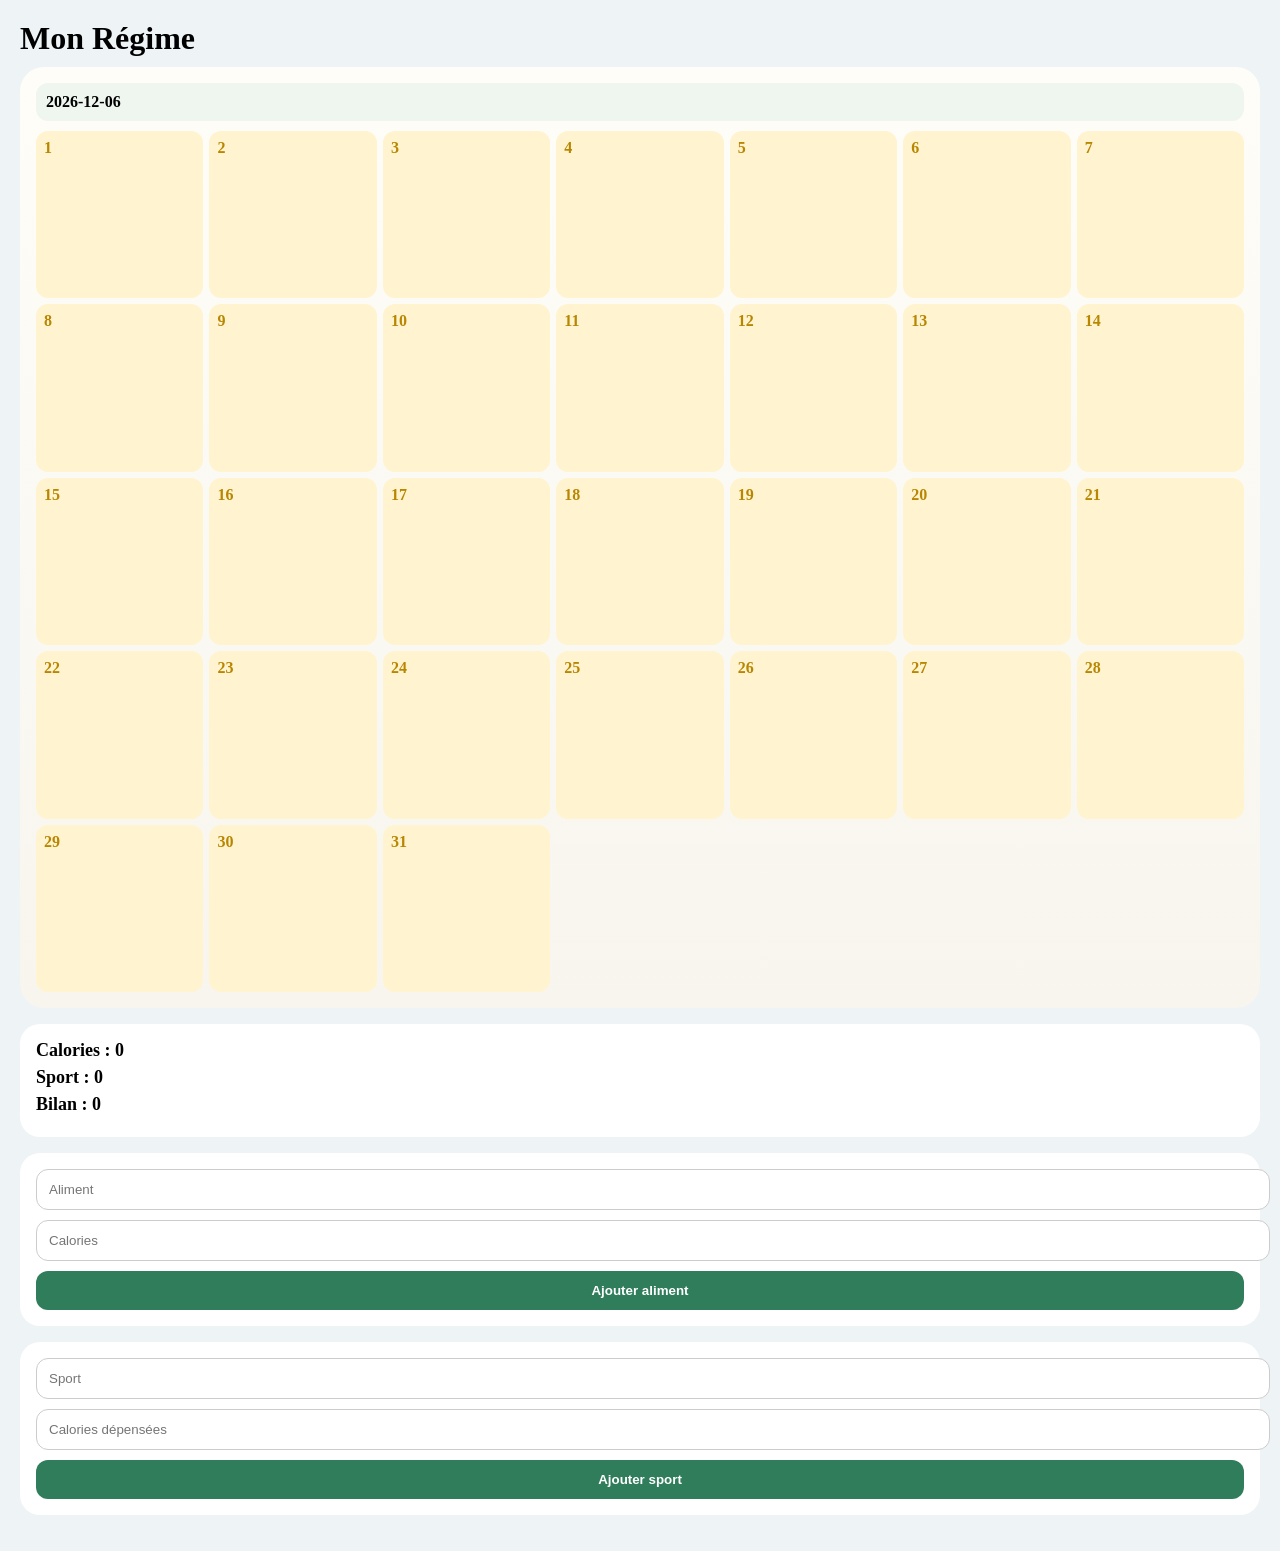
==== commit 0c4ed089: "Update index.html" ====
--- a/index.html
+++ b/index.html
@@ -1,1201 +1,238 @@
 <!DOCTYPE html>
 <html lang="fr">
 <head>
-  <meta charset="UTF-8" />
-  <meta name="viewport" content="width=device-width, initial-scale=1.0, viewport-fit=cover" />
-  <title>Mon Régime</title>
-
-  <meta name="apple-mobile-web-app-capable" content="yes" />
-  <meta name="apple-mobile-web-app-status-bar-style" content="default" />
-  <meta name="theme-color" content="#eef3f6" />
-
-  <style>
-    * {
-      box-sizing: border-box;
-      -webkit-tap-highlight-color: transparent;
-    }
-
-    :root {
-      --bg: #eef3f6;
-      --card: #ffffff;
-      --text: #183041;
-      --muted: #7d8c97;
-      --line: #d9e0e4;
-      --soft: #f8fafb;
-      --primary: #183a4a;
-      --danger: #b23b3b;
-      --ok: #2f7d5b;
-
-      --good: #2f7d5b;
-      --good-soft: #e8f5ef;
-
-      --medium: #f2b705;
-      --medium-soft: #fff6d6;
-
-      --bad: #e67e22;
-      --bad-soft: #fff1e7;
-
-      --empty: #eef2f4;
-      --empty-text: #9aa5ad;
-
-      --calendar-top-1: #285f4b;
-      --calendar-top-2: #3f8a63;
-    }
-
-    html, body {
-      margin: 0;
-      padding: 0;
-      background: var(--bg);
-      color: var(--text);
-      font-family: -apple-system, BlinkMacSystemFont, "Segoe UI", Roboto, sans-serif;
-    }
-
-    body {
-      padding: 24px 18px 40px;
-      max-width: 820px;
-      margin: 0 auto;
-    }
-
-    .subtitle {
-      color: var(--muted);
-      letter-spacing: 3px;
-      text-transform: uppercase;
-      font-size: 12px;
-      margin-bottom: 10px;
-    }
-
-    h1 {
-      margin: 0 0 22px;
-      font-size: 42px;
-      line-height: 1;
-      font-weight: 800;
-    }
-
-    .card {
-      background: var(--card);
-      border-radius: 24px;
-      padding: 20px;
-      margin-bottom: 18px;
-      box-shadow: 0 8px 20px rgba(0,0,0,0.04);
-      overflow: hidden;
-    }
-
-    .calendar-shell {
-      background: linear-gradient(135deg, var(--calendar-top-1), var(--calendar-top-2));
-      color: white;
-      border-radius: 28px;
-      padding: 18px;
-      box-shadow: 0 12px 30px rgba(24,58,74,0.18);
-      margin-bottom: 18px;
-    }
-
-    .calendar-shell h2 {
-      margin: 0 0 8px;
-      font-size: 20px;
-      color: white;
-    }
-
-    .calendar-subtitle {
-      color: rgba(255,255,255,0.86);
-      font-size: 15px;
-      line-height: 1.35;
-      margin-bottom: 18px;
-    }
-
-    .selected-pill {
-      display: inline-flex;
-      align-items: center;
-      justify-content: center;
-      min-height: 52px;
-      padding: 12px 18px;
-      border-radius: 18px;
-      background: rgba(255,255,255,0.12);
-      color: white;
-      font-size: 18px;
-      font-weight: 800;
-      border: 1px solid rgba(255,255,255,0.14);
-      box-shadow: inset 0 1px 0 rgba(255,255,255,0.08);
-      margin-bottom: 18px;
-    }
-
-    .calendar-panel {
-      background: rgba(0,0,0,0.14);
-      border: 1px solid rgba(255,255,255,0.12);
-      border-radius: 24px;
-      padding: 16px;
-      backdrop-filter: blur(6px);
-    }
-
-    .calendar-header {
-      display: flex;
-      align-items: center;
-      justify-content: space-between;
-      gap: 12px;
-      margin-bottom: 14px;
-    }
-
-    .calendar-month {
-      color: white;
-      font-size: 22px;
-      font-weight: 800;
-      text-transform: capitalize;
-    }
-
-    .calendar-nav {
-      display: flex;
-      gap: 10px;
-    }
-
-    .calendar-nav button {
-      width: 56px;
-      height: 56px;
-      border: none;
-      border-radius: 18px;
-      background: rgba(255,255,255,0.14);
-      color: white;
-      font-size: 30px;
-      font-weight: 700;
-      box-shadow: inset 0 0 0 1px rgba(255,255,255,0.1);
-    }
-
-    .weekday-row {
-      display: grid;
-      grid-template-columns: repeat(7, 1fr);
-      gap: 10px;
-      margin-bottom: 12px;
-    }
-
-    .weekday {
-      text-align: center;
-      color: rgba(255,255,255,0.86);
-      font-size: 15px;
-      font-weight: 700;
-      padding: 6px 0;
-    }
-
-    .calendar-grid {
-      display: grid;
-      grid-template-columns: repeat(7, 1fr);
-      gap: 10px;
-    }
-
-    .day-cell {
-      aspect-ratio: 1 / 1;
-      border-radius: 18px;
-      border: none;
-      font-size: 18px;
-      font-weight: 800;
-      position: relative;
-      display: flex;
-      align-items: flex-start;
-      justify-content: flex-start;
-      padding: 12px;
-      transition: transform 0.15s ease, box-shadow 0.15s ease;
-    }
-
-    .day-cell:active {
-      transform: scale(0.98);
-    }
-
-    .day-cell.empty-slot {
-      background: transparent;
-      box-shadow: none;
-      pointer-events: none;
-    }
-
-    .day-cell.good {
-      background: rgba(47, 125, 91, 0.95);
-      color: white;
-    }
-
-    .day-cell.medium {
-      background: rgba(242, 183, 5, 0.92);
-      color: #5f4500;
-    }
-
-    .day-cell.bad {
-      background: rgba(230, 126, 34, 0.9);
-      color: white;
-    }
-
-    .day-cell.empty {
-      background: rgba(255,255,255,0.13);
-      color: rgba(255,255,255,0.92);
-      box-shadow: inset 0 0 0 1px rgba(255,255,255,0.08);
-    }
-
-    .day-cell.selected {
-      outline: 4px solid #8fd0ff;
-      outline-offset: 0;
-      box-shadow: 0 0 0 3px rgba(255,255,255,0.9) inset;
-    }
-
-    .day-cell.today::after {
-      content: "";
-      position: absolute;
-      right: 10px;
-      bottom: 10px;
-      width: 8px;
-      height: 8px;
-      border-radius: 50%;
-      background: rgba(255,255,255,0.95);
-    }
-
-    .card h2 {
-      margin: 0 0 14px;
-      font-size: 20px;
-    }
-
-    label {
-      display: block;
-      margin-bottom: 8px;
-      font-size: 16px;
-      font-weight: 700;
-    }
-
-    input {
-      display: block;
-      width: 100%;
-      min-width: 0;
-      max-width: 100%;
-      border: 1px solid var(--line);
-      border-radius: 18px;
-      padding: 15px 16px;
-      font-size: 17px;
-      background: #fbfbfc;
-      color: var(--text);
-      appearance: none;
-      -webkit-appearance: none;
-      outline: none;
-    }
-
-    input:focus {
-      border-color: #b9c7cf;
-      background: #fff;
-    }
-
-    input[readonly] {
-      background: #f2f5f7;
-    }
-
-    .stats {
-      display: grid;
-      gap: 14px;
-      margin-top: 8px;
-    }
-
-    .stat {
-      background: var(--soft);
-      border: 1px solid #eaf0f2;
-      border-radius: 22px;
-      padding: 18px;
-    }
-
-    .stat-title {
-      color: var(--muted);
-      font-size: 16px;
-      margin-bottom: 8px;
-    }
-
-    .stat-value {
-      font-size: 26px;
-      font-weight: 800;
-      line-height: 1.1;
-      letter-spacing: -0.3px;
-    }
-
-    .balance-good {
-      background: var(--good-soft);
-      border: 1px solid #bfe4cf;
-    }
-
-    .balance-good .stat-value {
-      color: var(--good);
-    }
-
-    .balance-medium {
-      background: var(--medium-soft);
-      border: 1px solid #f0df98;
-    }
-
-    .balance-medium .stat-value {
-      color: #b88600;
-    }
-
-    .balance-bad {
-      background: var(--bad-soft);
-      border: 1px solid #f1cfb0;
-    }
-
-    .balance-bad .stat-value {
-      color: var(--bad);
-    }
-
-    .balance-empty {
-      background: var(--soft);
-      border: 1px solid #eaf0f2;
-    }
-
-    .field-group {
-      margin-bottom: 14px;
-    }
-
-    .button {
-      width: 100%;
-      border: none;
-      border-radius: 18px;
-      padding: 15px 16px;
-      font-size: 16px;
-      font-weight: 800;
-      background: linear-gradient(135deg, #2f6f8f, #3d8fb3);
-      color: white;
-      appearance: none;
-      -webkit-appearance: none;
-      box-shadow: 0 6px 12px rgba(47,111,143,0.25);
-    }
-
-    .button.secondary {
-      background: #eef3f5;
-      color: var(--text);
-      border: 1px solid var(--line);
-      box-shadow: none;
-    }
-
-    .button-row {
-      display: grid;
-      grid-template-columns: 1fr 1fr;
-      gap: 10px;
-      margin-top: 10px;
-    }
-
-    .list {
-      display: grid;
-      gap: 12px;
-      margin-top: 14px;
-    }
-
-    .list-item {
-      background: white;
-      border-radius: 18px;
-      padding: 14px;
-      border: 1px solid var(--line);
-      box-shadow: 0 4px 10px rgba(0,0,0,0.03);
-    }
-
-    .list-top {
-      display: flex;
-      justify-content: space-between;
-      align-items: flex-start;
-      gap: 12px;
-    }
-
-    .item-title {
-      font-size: 17px;
-      font-weight: 800;
-      margin-bottom: 4px;
-    }
-
-    .item-meta {
-      color: var(--muted);
-      font-size: 14px;
-      line-height: 1.45;
-    }
-
-    .item-value {
-      font-size: 18px;
-      font-weight: 800;
-      white-space: nowrap;
-    }
-
-    .delete-btn {
-      margin-top: 10px;
-      border: none;
-      background: transparent;
-      color: var(--danger);
-      font-size: 14px;
-      font-weight: 700;
-      padding: 0;
-    }
-
-    .empty-box {
-      background: var(--primary);
-      color: white;
-      border-radius: 22px;
-      padding: 18px;
-      line-height: 1.45;
-      font-size: 15px;
-    }
-
-    .hint {
-      font-size: 13px;
-      color: var(--muted);
-      margin-top: 6px;
-      line-height: 1.4;
-    }
-
-    .note {
-      font-size: 13px;
-      color: var(--ok);
-      margin-top: 6px;
-      line-height: 1.4;
-      font-weight: 700;
-    }
-
-    @media (max-width: 560px) {
-      body {
-        padding: 18px 14px 34px;
-      }
-
-      h1 {
-        font-size: 34px;
-      }
-
-      .calendar-month {
-        font-size: 18px;
-      }
-
-      .calendar-nav button {
-        width: 48px;
-        height: 48px;
-        border-radius: 15px;
-      }
-
-      .weekday {
-        font-size: 13px;
-      }
-
-      .day-cell {
-        border-radius: 15px;
-        font-size: 16px;
-        padding: 10px;
-      }
-    }
-  </style>
+<meta charset="UTF-8" />
+<meta name="viewport" content="width=device-width, initial-scale=1.0, viewport-fit=cover" />
+
+<title>Mon Régime</title>
+
+<!-- ✅ iPhone App -->
+<meta name="apple-mobile-web-app-capable" content="yes">
+<meta name="apple-mobile-web-app-status-bar-style" content="black-translucent">
+<meta name="apple-mobile-web-app-title" content="Mon Régime">
+
+<!-- ✅ Icône -->
+<link rel="apple-touch-icon" href="icon.png">
+
+<meta name="theme-color" content="#f7f5ee">
+
+<style>
+:root{
+--bg:#eef3f6;
+--card:#ffffff;
+--text:#183041;
+
+/* couleurs icône */
+--good:#2f7d5b;
+--good-soft:#e7f4ea;
+
+--medium:#f2b705;
+--medium-soft:#fff4cf;
+
+--bad:#e67e22;
+--bad-soft:#ffe9dc;
+
+--empty:#f1f2ef;
+}
+
+/* GLOBAL */
+
+body{
+margin:0;
+font-family:-apple-system;
+background:var(--bg);
+padding:20px;
+}
+
+h1{
+margin:0 0 10px;
+}
+
+/* CALENDRIER STYLE ICÔNE */
+
+.calendar-shell{
+background:linear-gradient(180deg,#fffdf8,#f7f5ee);
+border-radius:24px;
+padding:16px;
+margin-bottom:16px;
+}
+
+.selected{
+background:#eef6ef;
+padding:10px;
+border-radius:12px;
+margin-bottom:10px;
+font-weight:bold;
+}
+
+.calendar{
+display:grid;
+grid-template-columns:repeat(7,1fr);
+gap:6px;
+}
+
+.day{
+aspect-ratio:1;
+border-radius:12px;
+padding:8px;
+font-weight:bold;
+}
+
+.day.good{background:var(--good-soft);color:var(--good);}
+.day.medium{background:var(--medium-soft);color:#b88600;}
+.day.bad{background:var(--bad-soft);color:var(--bad);}
+.day.empty{background:var(--empty);color:#aaa;}
+
+.day.selected{
+outline:3px solid #8bc34a;
+}
+
+/* CARDS */
+
+.card{
+background:var(--card);
+border-radius:20px;
+padding:16px;
+margin-bottom:16px;
+}
+
+.stat{
+font-size:18px;
+font-weight:bold;
+margin-bottom:6px;
+}
+
+/* INPUT */
+
+input{
+width:100%;
+padding:12px;
+border-radius:12px;
+border:1px solid #ccc;
+margin-bottom:10px;
+}
+
+button{
+width:100%;
+padding:12px;
+border:none;
+border-radius:12px;
+background:#2f7d5b;
+color:white;
+font-weight:bold;
+}
+</style>
 </head>
+
 <body>
-  <div class="subtitle">Suivi alimentaire</div>
-  <h1>Mon Régime</h1>
-
-  <div class="calendar-shell">
-    <h2>Calendrier mensuel</h2>
-    <div class="calendar-subtitle">Choisis un jour et suis ton alimentation, ton activité et ton poids.</div>
-
-    <div class="selected-pill" id="selectedDateLabel">—</div>
-
-    <div class="calendar-panel">
-      <div class="calendar-header">
-        <div class="calendar-month" id="monthLabel">—</div>
-        <div class="calendar-nav">
-          <button type="button" id="prevMonthBtn">‹</button>
-          <button type="button" id="nextMonthBtn">›</button>
-        </div>
-      </div>
-
-      <div class="weekday-row">
-        <div class="weekday">Lun</div>
-        <div class="weekday">Mar</div>
-        <div class="weekday">Mer</div>
-        <div class="weekday">Jeu</div>
-        <div class="weekday">Ven</div>
-        <div class="weekday">Sam</div>
-        <div class="weekday">Dim</div>
-      </div>
-
-      <div class="calendar-grid" id="calendarGrid"></div>
-    </div>
-  </div>
-
-  <div class="card">
-    <div class="stats">
-      <div class="stat">
-        <div class="stat-title">Calories consommées</div>
-        <div class="stat-value" id="caloriesIn">0 kcal</div>
-      </div>
-
-      <div class="stat">
-        <div class="stat-title">Calories dépensées</div>
-        <div class="stat-value" id="caloriesOut">0 kcal</div>
-      </div>
-
-      <div class="stat balance-empty" id="balanceCard">
-        <div class="stat-title">Bilan net</div>
-        <div class="stat-value" id="balance">0 kcal</div>
-      </div>
-
-      <div class="stat">
-        <div class="stat-title">Poids</div>
-        <div class="stat-value" id="weightDisplay">—</div>
-      </div>
-    </div>
-  </div>
-
-  <div class="card">
-    <h2>Ajouter un aliment</h2>
-
-    <div class="field-group">
-      <label for="foodInput">Aliment</label>
-      <input id="foodInput" type="text" list="foodSuggestions" placeholder="Ex. poulet rôti" />
-      <datalist id="foodSuggestions"></datalist>
-    </div>
-
-    <div class="field-group">
-      <label for="quantityInput">Quantité mangée (g)</label>
-      <input id="quantityInput" type="number" inputmode="decimal" placeholder="Ex. 200" />
-    </div>
-
-    <div class="field-group">
-      <label for="foodCaloriesPer100Input">Calories pour 100 g</label>
-      <input id="foodCaloriesPer100Input" type="number" inputmode="decimal" placeholder="Ex. 190" />
-      <div class="hint">Remplissage automatique si l’aliment est reconnu. Tu peux corriger la valeur.</div>
-    </div>
-
-    <div class="field-group">
-      <label for="foodCaloriesInput">Calories</label>
-      <input id="foodCaloriesInput" type="number" inputmode="decimal" readonly />
-      <div class="hint">Calcul automatique : quantité × kcal/100 g ÷ 100</div>
-    </div>
-
-    <button class="button" id="addFoodBtn">Ajouter aliment à cette date</button>
-  </div>
-
-  <div class="card">
-    <h2>Ajouter une activité</h2>
-
-    <div class="field-group">
-      <label for="sportInput">Sport</label>
-      <input id="sportInput" type="text" list="sportSuggestions" placeholder="Ex. marche rapide" />
-      <datalist id="sportSuggestions"></datalist>
-    </div>
-
-    <div class="field-group">
-      <label for="durationInput">Durée (minutes)</label>
-      <input id="durationInput" type="number" inputmode="decimal" placeholder="Ex. 45" />
-    </div>
-
-    <div class="field-group">
-      <label for="sportMetInput">Intensité (MET)</label>
-      <input id="sportMetInput" type="number" inputmode="decimal" step="0.1" placeholder="Ex. 4.3" />
-      <div class="hint">Remplissage automatique si l’activité est reconnue. Tu peux corriger la valeur.</div>
-    </div>
-
-    <div class="field-group">
-      <label for="sportCaloriesInput">Calories dépensées</label>
-      <input id="sportCaloriesInput" type="number" inputmode="decimal" readonly />
-      <div class="hint">Calcul automatique : MET × poids × durée en heures</div>
-      <div class="note" id="sportWeightNote"></div>
-    </div>
-
-    <button class="button" id="addSportBtn">Ajouter activité à cette date</button>
-  </div>
-
-  <div class="card">
-    <h2>Poids du jour</h2>
-
-    <div class="field-group">
-      <label for="weightInput">Poids (kg)</label>
-      <input id="weightInput" type="number" inputmode="decimal" step="0.1" placeholder="Ex. 74.8" />
-    </div>
-
-    <div class="button-row">
-      <button class="button" id="saveWeightBtn">Enregistrer</button>
-      <button class="button secondary" id="deleteWeightBtn">Supprimer</button>
-    </div>
-  </div>
-
-  <div class="card">
-    <h2>Aliments du jour sélectionné</h2>
-    <div id="foodList" class="list"></div>
-  </div>
-
-  <div class="card">
-    <h2>Activités du jour sélectionné</h2>
-    <div id="sportList" class="list"></div>
-  </div>
-
-  <div class="card">
-    <h2>Historique</h2>
-    <div id="weightHistory" class="list"></div>
-  </div>
-
-  <script>
-    const STORAGE_KEY = "mon_regime_data_v3";
-
-    const FOOD_DB = {
-      "poulet roti": 190,
-      "blanc de poulet": 165,
-      "steak hache": 250,
-      "saumon": 208,
-      "thon": 132,
-      "oeuf": 155,
-      "riz cuit": 130,
-      "pates cuites": 158,
-      "pommes de terre roties": 135,
-      "carottes roties": 80,
-      "patates carottes roties": 110,
-      "pain": 265,
-      "fromage": 350,
-      "yaourt nature": 60,
-      "banane": 89,
-      "pomme": 52,
-      "orange": 47,
-      "salade": 15,
-      "avocat": 160,
-      "pizza": 270,
-      "soupe": 45
-    };
-
-    const SPORT_DB = {
-      "marche lente": 2.8,
-      "marche": 3.3,
-      "marche rapide": 4.3,
-      "randonnee": 6.0,
-      "velo tranquille": 4.0,
-      "velo": 6.0,
-      "course": 8.3,
-      "jogging": 7.0,
-      "natation": 6.0,
-      "musculation": 3.5,
-      "fitness": 5.0,
-      "football": 7.0,
-      "futsal": 8.0,
-      "tennis": 7.3,
-      "menage": 3.0,
-      "jardinage": 4.0
-    };
-
-    const appData = loadData();
-
-    const selectedDateLabel = document.getElementById("selectedDateLabel");
-    const monthLabel = document.getElementById("monthLabel");
-    const calendarGrid = document.getElementById("calendarGrid");
-
-    const foodInput = document.getElementById("foodInput");
-    const quantityInput = document.getElementById("quantityInput");
-    const foodCaloriesPer100Input = document.getElementById("foodCaloriesPer100Input");
-    const foodCaloriesInput = document.getElementById("foodCaloriesInput");
-
-    const sportInput = document.getElementById("sportInput");
-    const durationInput = document.getElementById("durationInput");
-    const sportMetInput = document.getElementById("sportMetInput");
-    const sportCaloriesInput = document.getElementById("sportCaloriesInput");
-    const sportWeightNote = document.getElementById("sportWeightNote");
-
-    const weightInput = document.getElementById("weightInput");
-
-    const caloriesInEl = document.getElementById("caloriesIn");
-    const caloriesOutEl = document.getElementById("caloriesOut");
-    const balanceEl = document.getElementById("balance");
-    const balanceCard = document.getElementById("balanceCard");
-    const weightDisplayEl = document.getElementById("weightDisplay");
-    const foodListEl = document.getElementById("foodList");
-    const sportListEl = document.getElementById("sportList");
-    const weightHistoryEl = document.getElementById("weightHistory");
-
-    const prevMonthBtn = document.getElementById("prevMonthBtn");
-    const nextMonthBtn = document.getElementById("nextMonthBtn");
-
-    let selectedISO = todayISO();
-    let calendarYear = new Date().getFullYear();
-    let calendarMonth = new Date().getMonth();
-
-    function loadData() {
-      try {
-        const raw = localStorage.getItem(STORAGE_KEY);
-        if (!raw) return { days: {} };
-
-        const parsed = JSON.parse(raw);
-        if (!parsed.days || typeof parsed.days !== "object") return { days: {} };
-
-        return parsed;
-      } catch {
-        return { days: {} };
-      }
-    }
-
-    function saveData() {
-      localStorage.setItem(STORAGE_KEY, JSON.stringify(appData));
-    }
-
-    function todayISO() {
-      const d = new Date();
-      const y = d.getFullYear();
-      const m = String(d.getMonth() + 1).padStart(2, "0");
-      const day = String(d.getDate()).padStart(2, "0");
-      return `${y}-${m}-${day}`;
-    }
-
-    function isoToFR(iso) {
-      if (!iso) return "";
-      const [y, m, d] = iso.split("-");
-      return `${d}/${m}/${y}`;
-    }
-
-    function isoToPrettyFR(iso) {
-      if (!iso) return "";
-      const [y, m, d] = iso.split("-");
-      const date = new Date(Number(y), Number(m) - 1, Number(d));
-      return date.toLocaleDateString("fr-FR", {
-        weekday: "long",
-        day: "numeric",
-        month: "long",
-        year: "numeric"
-      });
-    }
-
-    function isoToDateParts(iso) {
-      const [y, m, d] = iso.split("-").map(Number);
-      return { y, m, d };
-    }
-
-    function ensureDay(isoDate) {
-      if (!appData.days[isoDate]) {
-        appData.days[isoDate] = {
-          foods: [],
-          sports: [],
-          weight: null
-        };
-      }
-      return appData.days[isoDate];
-    }
-
-    function totalFoodCalories(day) {
-      return day.foods.reduce((sum, item) => sum + Number(item.calories || 0), 0);
-    }
-
-    function totalSportCalories(day) {
-      return day.sports.reduce((sum, item) => sum + Number(item.calories || 0), 0);
-    }
-
-    function escapeHtml(str) {
-      return String(str)
-        .replaceAll("&", "&amp;")
-        .replaceAll("<", "&lt;")
-        .replaceAll(">", "&gt;")
-        .replaceAll('"', "&quot;")
-        .replaceAll("'", "&#039;");
-    }
-
-    function normalizeText(value) {
-      return String(value || "")
-        .trim()
-        .toLowerCase()
-        .normalize("NFD")
-        .replace(/[\u0300-\u036f]/g, "");
-    }
-
-    function round1(value) {
-      return Math.round(value * 10) / 10;
-    }
-
-    function fillDatalist(id, values) {
-      const el = document.getElementById(id);
-      el.innerHTML = values
-        .map(value => `<option value="${escapeHtml(value)}"></option>`)
-        .join("");
-    }
-
-    fillDatalist("foodSuggestions", Object.keys(FOOD_DB).sort((a, b) => a.localeCompare(b)));
-    fillDatalist("sportSuggestions", Object.keys(SPORT_DB).sort((a, b) => a.localeCompare(b)));
-
-    function getWeightForDate(iso) {
-      const day = ensureDay(iso);
-
-      if (day.weight !== null && day.weight !== "" && !Number.isNaN(Number(day.weight))) {
-        return Number(day.weight);
-      }
-
-      const dates = Object.keys(appData.days).sort((a, b) => b.localeCompare(a));
-      for (const d of dates) {
-        if (d <= iso) {
-          const w = appData.days[d]?.weight;
-          if (w !== null && w !== "" && !Number.isNaN(Number(w))) {
-            return Number(w);
-          }
-        }
-      }
-      return null;
-    }
-
-    function getBalanceForDay(iso) {
-      const existing = appData.days[iso];
-      if (!existing) return null;
-
-      const hasFood = Array.isArray(existing.foods) && existing.foods.length > 0;
-      const hasSport = Array.isArray(existing.sports) && existing.sports.length > 0;
-      const hasWeight = existing.weight !== null && existing.weight !== "" && existing.weight !== undefined;
-
-      if (!hasFood && !hasSport && !hasWeight) return null;
-
-      return round1(totalFoodCalories(existing) - totalSportCalories(existing));
-    }
-
-    function getDayColorClass(balance) {
-      if (balance === null) return "empty";
-      if (balance <= -1) return "good";
-      if (balance >= 0 && balance < 200) return "medium";
-      return "bad";
-    }
-
-    function getBalanceCardClass(balance) {
-      if (balance === null) return "balance-empty";
-      if (balance <= -1) return "balance-good";
-      if (balance >= 0 && balance < 200) return "balance-medium";
-      return "balance-bad";
-    }
-
-    function updateFoodCalculation() {
-      const foodKey = normalizeText(foodInput.value);
-
-      if (FOOD_DB[foodKey] !== undefined && foodCaloriesPer100Input.dataset.manual !== "1") {
-        foodCaloriesPer100Input.value = FOOD_DB[foodKey];
-      }
-
-      const grams = Number(quantityInput.value);
-      const per100 = Number(foodCaloriesPer100Input.value);
-
-      if (!Number.isNaN(grams) && grams > 0 && !Number.isNaN(per100) && per100 > 0) {
-        foodCaloriesInput.value = round1((grams * per100) / 100);
-      } else {
-        foodCaloriesInput.value = "";
-      }
-    }
-
-    function updateSportCalculation() {
-      const sportKey = normalizeText(sportInput.value);
-
-      if (SPORT_DB[sportKey] !== undefined && sportMetInput.dataset.manual !== "1") {
-        sportMetInput.value = SPORT_DB[sportKey];
-      }
-
-      const duration = Number(durationInput.value);
-      const met = Number(sportMetInput.value);
-      const weight = getWeightForDate(selectedISO);
-
-      if (weight) {
-        sportWeightNote.textContent = `Poids utilisé pour le calcul : ${weight} kg`;
-      } else {
-        sportWeightNote.textContent = "Enregistre un poids pour calculer automatiquement les calories du sport.";
-      }
-
-      if (!Number.isNaN(duration) && duration > 0 && !Number.isNaN(met) && met > 0 && weight) {
-        sportCaloriesInput.value = round1(met * weight * (duration / 60));
-      } else {
-        sportCaloriesInput.value = "";
-      }
-    }
-
-    function renderCalendar() {
-      monthLabel.textContent = new Date(calendarYear, calendarMonth, 1).toLocaleDateString("fr-FR", {
-        month: "long",
-        year: "numeric"
-      });
-
-      calendarGrid.innerHTML = "";
-
-      const firstDay = new Date(calendarYear, calendarMonth, 1);
-      const firstWeekday = (firstDay.getDay() + 6) % 7;
-      const daysInMonth = new Date(calendarYear, calendarMonth + 1, 0).getDate();
-      const today = todayISO();
-
-      for (let i = 0; i < firstWeekday; i++) {
-        const blank = document.createElement("div");
-        blank.className = "day-cell empty-slot";
-        calendarGrid.appendChild(blank);
-      }
-
-      for (let dayNum = 1; dayNum <= daysInMonth; dayNum++) {
-        const iso = `${calendarYear}-${String(calendarMonth + 1).padStart(2, "0")}-${String(dayNum).padStart(2, "0")}`;
-        const balance = getBalanceForDay(iso);
-        const colorClass = getDayColorClass(balance);
-
-        const btn = document.createElement("button");
-        btn.type = "button";
-        btn.className = `day-cell ${colorClass}`;
-        btn.textContent = dayNum;
-
-        if (iso === selectedISO) {
-          btn.classList.add("selected");
-        }
-
-        if (iso === today) {
-          btn.classList.add("today");
-        }
-
-        btn.addEventListener("click", () => {
-          selectedISO = iso;
-          render();
-        });
-
-        calendarGrid.appendChild(btn);
-      }
-    }
-
-    function render() {
-      const day = ensureDay(selectedISO);
-
-      const parts = isoToDateParts(selectedISO);
-      calendarYear = parts.y;
-      calendarMonth = parts.m - 1;
-
-      selectedDateLabel.textContent = isoToPrettyFR(selectedISO);
-
-      const caloriesIn = round1(totalFoodCalories(day));
-      const caloriesOut = round1(totalSportCalories(day));
-      const balance = round1(caloriesIn - caloriesOut);
-      const balanceState = (day.foods.length || day.sports.length || day.weight !== null) ? balance : null;
-
-      caloriesInEl.textContent = `${caloriesIn} kcal`;
-      caloriesOutEl.textContent = `${caloriesOut} kcal`;
-      balanceEl.textContent = `${balance} kcal`;
-      weightDisplayEl.textContent = day.weight ? `${day.weight} kg` : "—";
-
-      balanceCard.classList.remove("balance-good", "balance-medium", "balance-bad", "balance-empty");
-      balanceCard.classList.add(getBalanceCardClass(balanceState));
-
-      renderCalendar();
-      renderFoodList(day, selectedISO);
-      renderSportList(day, selectedISO);
-      renderHistory();
-
-      updateFoodCalculation();
-      updateSportCalculation();
-
-      saveData();
-    }
-
-    function renderFoodList(day, iso) {
-      if (!day.foods.length) {
-        foodListEl.innerHTML = `<div class="empty-box">Aucun aliment enregistré pour cette date.</div>`;
-        return;
-      }
-
-      foodListEl.innerHTML = day.foods.map((item, index) => `
-        <div class="list-item">
-          <div class="list-top">
-            <div>
-              <div class="item-title">${escapeHtml(item.name)}</div>
-              <div class="item-meta">
-                Quantité : ${escapeHtml(String(item.quantity))} g<br>
-                Base : ${escapeHtml(String(item.caloriesPer100))} kcal / 100 g
-              </div>
-            </div>
-            <div class="item-value">${escapeHtml(String(item.calories))} kcal</div>
-          </div>
-          <button class="delete-btn" onclick="deleteFood('${iso}', ${index})">Supprimer</button>
-        </div>
-      `).join("");
-    }
-
-    function renderSportList(day, iso) {
-      if (!day.sports.length) {
-        sportListEl.innerHTML = `<div class="empty-box">Aucune activité enregistrée pour cette date.</div>`;
-        return;
-      }
-
-      sportListEl.innerHTML = day.sports.map((item, index) => `
-        <div class="list-item">
-          <div class="list-top">
-            <div>
-              <div class="item-title">${escapeHtml(item.name)}</div>
-              <div class="item-meta">
-                Durée : ${escapeHtml(String(item.duration))} min<br>
-                Intensité : ${escapeHtml(String(item.met))} MET<br>
-                Poids utilisé : ${escapeHtml(String(item.weightUsed))} kg
-              </div>
-            </div>
-            <div class="item-value">${escapeHtml(String(item.calories))} kcal</div>
-          </div>
-          <button class="delete-btn" onclick="deleteSport('${iso}', ${index})">Supprimer</button>
-        </div>
-      `).join("");
-    }
-
-    function renderHistory() {
-      const entries = Object.entries(appData.days)
-        .filter(([_, day]) => {
-          const hasWeight = day.weight !== null && day.weight !== "" && day.weight !== undefined;
-          const hasFood = Array.isArray(day.foods) && day.foods.length > 0;
-          const hasSport = Array.isArray(day.sports) && day.sports.length > 0;
-          return hasWeight || hasFood || hasSport;
-        })
-        .sort((a, b) => b[0].localeCompare(a[0]));
-
-      if (!entries.length) {
-        weightHistoryEl.innerHTML = `<div class="empty-box">Aucun historique pour le moment.</div>`;
-        return;
-      }
-
-      weightHistoryEl.innerHTML = entries.map(([iso, day]) => {
-        const caloriesIn = round1(totalFoodCalories(day));
-        const caloriesOut = round1(totalSportCalories(day));
-        const balance = round1(caloriesIn - caloriesOut);
-
-        return `
-          <div class="list-item">
-            <div class="list-top">
-              <div>
-                <div class="item-title">${escapeHtml(isoToFR(iso))}</div>
-                <div class="item-meta">
-                  Poids : ${day.weight !== null && day.weight !== "" && day.weight !== undefined ? `${escapeHtml(String(day.weight))} kg` : "—"}<br>
-                  Calories consommées : ${caloriesIn} kcal<br>
-                  Calories dépensées : ${caloriesOut} kcal<br>
-                  Bilan net : ${balance} kcal
-                </div>
-              </div>
-            </div>
-          </div>
-        `;
-      }).join("");
-    }
-
-    function addFood() {
-      const day = ensureDay(selectedISO);
-
-      const name = foodInput.value.trim();
-      const quantity = Number(quantityInput.value);
-      const caloriesPer100 = Number(foodCaloriesPer100Input.value);
-      const calories = Number(foodCaloriesInput.value);
-
-      if (!name || Number.isNaN(quantity) || quantity <= 0 || Number.isNaN(caloriesPer100) || caloriesPer100 <= 0) {
-        alert("Remplis l’aliment, la quantité en grammes et les calories pour 100 g.");
-        return;
-      }
-
-      if (Number.isNaN(calories) || calories <= 0) {
-        alert("Les calories calculées sont invalides.");
-        return;
-      }
-
-      day.foods.push({
-        name,
-        quantity: round1(quantity),
-        caloriesPer100: round1(caloriesPer100),
-        calories: round1(calories)
-      });
-
-      foodInput.value = "";
-      quantityInput.value = "";
-      foodCaloriesPer100Input.value = "";
-      foodCaloriesInput.value = "";
-      foodCaloriesPer100Input.dataset.manual = "";
-
-      render();
-    }
-
-    function addSport() {
-      const day = ensureDay(selectedISO);
-      const weight = getWeightForDate(selectedISO);
-
-      const name = sportInput.value.trim();
-      const duration = Number(durationInput.value);
-      const met = Number(sportMetInput.value);
-      const calories = Number(sportCaloriesInput.value);
-
-      if (!weight) {
-        alert("Enregistre d’abord un poids pour calculer les calories du sport.");
-        return;
-      }
-
-      if (!name || Number.isNaN(duration) || duration <= 0 || Number.isNaN(met) || met <= 0) {
-        alert("Remplis l’activité, la durée et l’intensité.");
-        return;
-      }
-
-      if (Number.isNaN(calories) || calories <= 0) {
-        alert("Les calories calculées sont invalides.");
-        return;
-      }
-
-      day.sports.push({
-        name,
-        duration: round1(duration),
-        met: round1(met),
-        weightUsed: round1(weight),
-        calories: round1(calories)
-      });
-
-      sportInput.value = "";
-      durationInput.value = "";
-      sportMetInput.value = "";
-      sportCaloriesInput.value = "";
-      sportMetInput.dataset.manual = "";
-
-      render();
-    }
-
-    function saveWeight() {
-      const day = ensureDay(selectedISO);
-      const weight = Number(weightInput.value);
-
-      if (Number.isNaN(weight) || weight <= 0) {
-        alert("Entre un poids valide.");
-        return;
-      }
-
-      day.weight = round1(weight);
-      weightInput.value = "";
-      render();
-    }
-
-    function deleteWeight() {
-      const day = ensureDay(selectedISO);
-      day.weight = null;
-      render();
-    }
-
-    function deleteFood(iso, index) {
-      const day = ensureDay(iso);
-      day.foods.splice(index, 1);
-      render();
-    }
-
-    function deleteSport(iso, index) {
-      const day = ensureDay(iso);
-      day.sports.splice(index, 1);
-      render();
-    }
-
-    window.deleteFood = deleteFood;
-    window.deleteSport = deleteSport;
-
-    foodInput.addEventListener("input", updateFoodCalculation);
-    quantityInput.addEventListener("input", updateFoodCalculation);
-    foodCaloriesPer100Input.addEventListener("input", () => {
-      foodCaloriesPer100Input.dataset.manual = "1";
-      updateFoodCalculation();
-    });
-
-    sportInput.addEventListener("input", updateSportCalculation);
-    durationInput.addEventListener("input", updateSportCalculation);
-    sportMetInput.addEventListener("input", () => {
-      sportMetInput.dataset.manual = "1";
-      updateSportCalculation();
-    });
-
-    document.getElementById("addFoodBtn").addEventListener("click", addFood);
-    document.getElementById("addSportBtn").addEventListener("click", addSport);
-    document.getElementById("saveWeightBtn").addEventListener("click", saveWeight);
-    document.getElementById("deleteWeightBtn").addEventListener("click", deleteWeight);
-
-    prevMonthBtn.addEventListener("click", () => {
-      calendarMonth -= 1;
-      if (calendarMonth < 0) {
-        calendarMonth = 11;
-        calendarYear -= 1;
-      }
-      renderCalendar();
-    });
-
-    nextMonthBtn.addEventListener("click", () => {
-      calendarMonth += 1;
-      if (calendarMonth > 11) {
-        calendarMonth = 0;
-        calendarYear += 1;
-      }
-      renderCalendar();
-    });
-
-    render();
-  </script>
+
+<h1>Mon Régime</h1>
+
+<div class="calendar-shell">
+<div class="selected" id="selectedDate"></div>
+<div class="calendar" id="calendar"></div>
+</div>
+
+<div class="card">
+<div class="stat" id="in"></div>
+<div class="stat" id="out"></div>
+<div class="stat" id="balance"></div>
+</div>
+
+<div class="card">
+<input id="food" placeholder="Aliment">
+<input id="cal" type="number" placeholder="Calories">
+<button onclick="addFood()">Ajouter aliment</button>
+</div>
+
+<div class="card">
+<input id="sport" placeholder="Sport">
+<input id="calSport" type="number" placeholder="Calories dépensées">
+<button onclick="addSport()">Ajouter sport</button>
+</div>
+
+<script>
+const STORAGE="regime_final";
+let data=JSON.parse(localStorage.getItem(STORAGE)||'{"days":{}}');
+
+let selected=new Date().toISOString().slice(0,10);
+
+function getDay(d){
+if(!data.days[d])data.days[d]={foods:[],sports:[]};
+return data.days[d];
+}
+
+function totalIn(day){return day.foods.reduce((s,f)=>s+f.cal,0);}
+function totalOut(day){return day.sports.reduce((s,f)=>s+f.cal,0);}
+
+function getClass(balance){
+if(balance==null)return"empty";
+if(balance<=-1)return"good";
+if(balance<200)return"medium";
+return"bad";
+}
+
+function renderCalendar(){
+const cal=document.getElementById("calendar");
+cal.innerHTML="";
+
+const now=new Date();
+const year=now.getFullYear();
+const month=now.getMonth();
+
+const days=new Date(year,month+1,0).getDate();
+
+for(let d=1;d<=days;d++){
+const iso=`${year}-${String(month+1).padStart(2,'0')}-${String(d).padStart(2,'0')}`;
+const day=getDay(iso);
+
+const balance=totalIn(day)-totalOut(day);
+
+cal.innerHTML+=`
+<div class="day ${getClass(balance)}" onclick="select('${iso}')">${d}</div>`;
+}
+}
+
+function select(d){
+selected=d;
+render();
+}
+
+function render(){
+renderCalendar();
+
+const day=getDay(selected);
+
+const inC=totalIn(day);
+const outC=totalOut(day);
+const bal=inC-outC;
+
+document.getElementById("selectedDate").innerText=selected;
+document.getElementById("in").innerText="Calories : "+inC;
+document.getElementById("out").innerText="Sport : "+outC;
+document.getElementById("balance").innerText="Bilan : "+bal;
+
+localStorage.setItem(STORAGE,JSON.stringify(data));
+}
+
+function addFood(){
+const name=document.getElementById("food").value;
+const cal=Number(document.getElementById("cal").value);
+if(!name||!cal)return;
+getDay(selected).foods.push({name,cal});
+render();
+}
+
+function addSport(){
+const name=document.getElementById("sport").value;
+const cal=Number(document.getElementById("calSport").value);
+if(!name||!cal)return;
+getDay(selected).sports.push({name,cal});
+render();
+}
+
+render();
+</script>
+
 </body>
 </html>
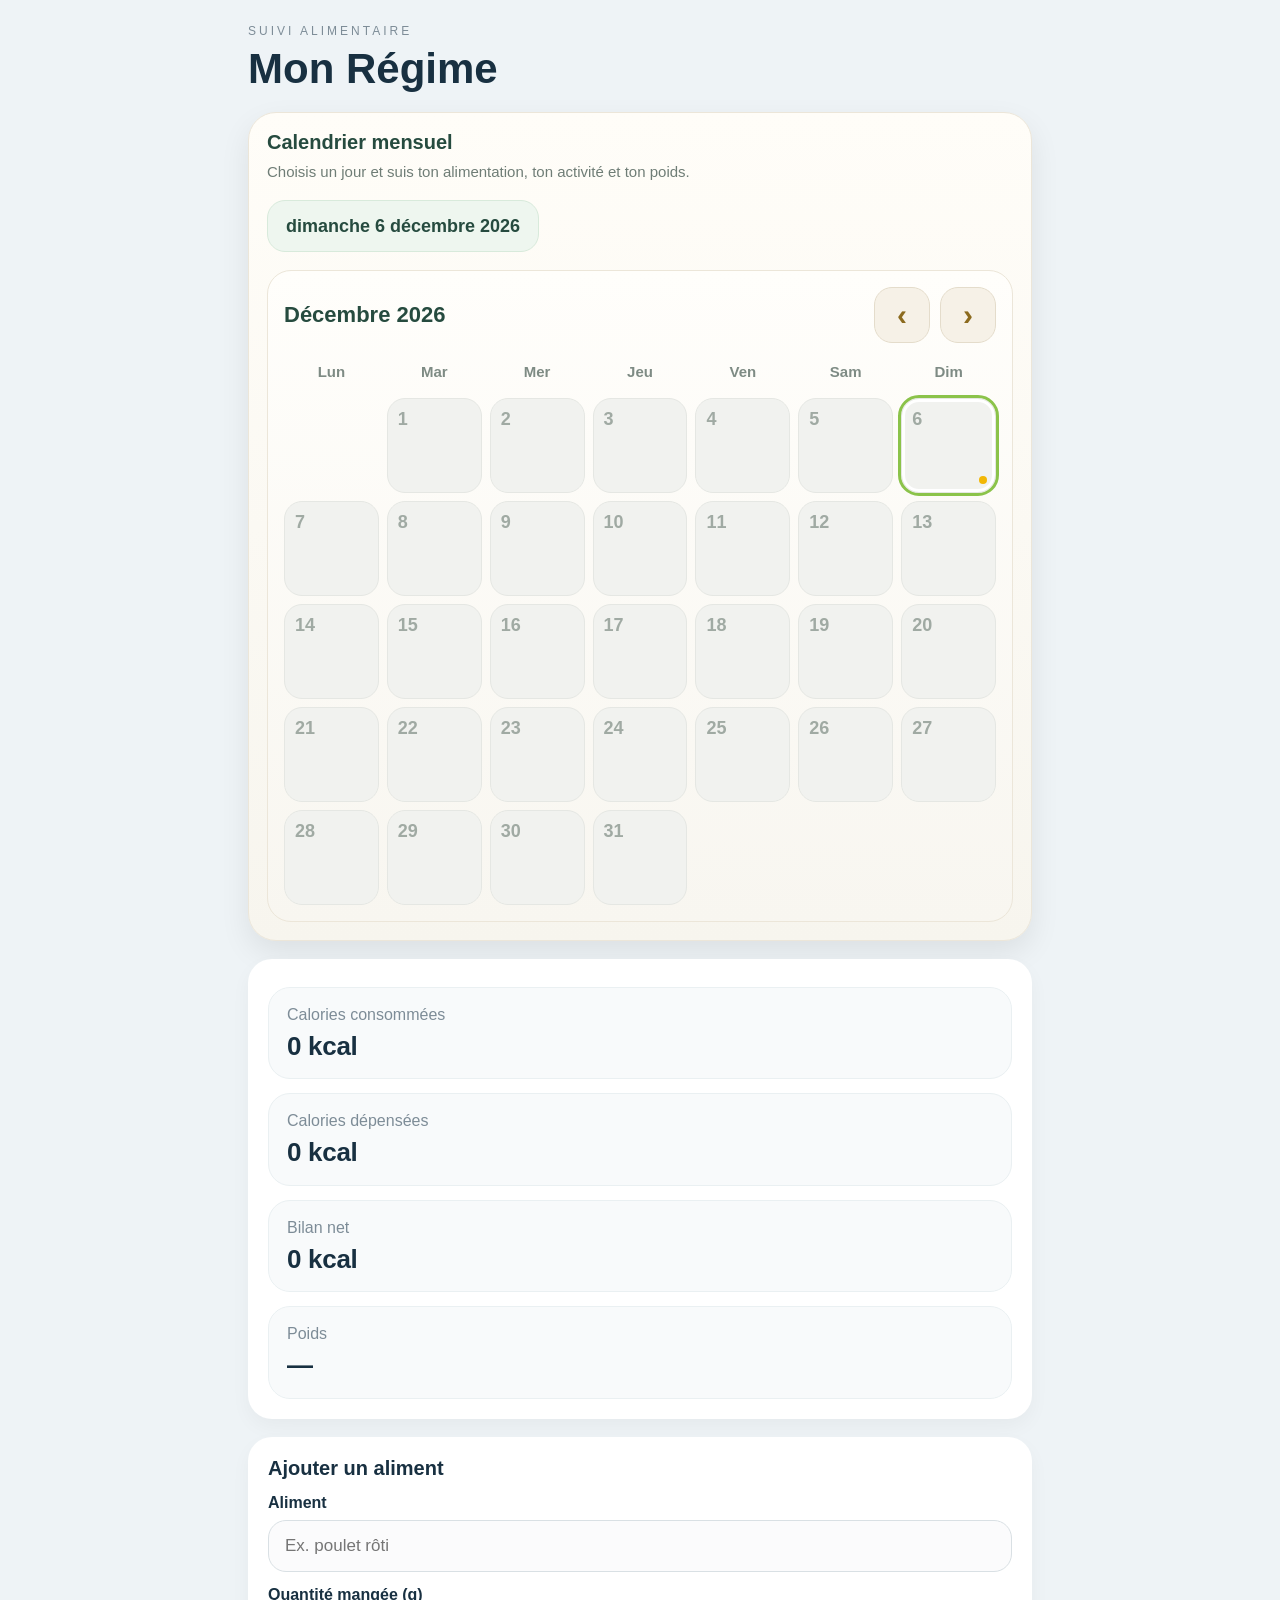
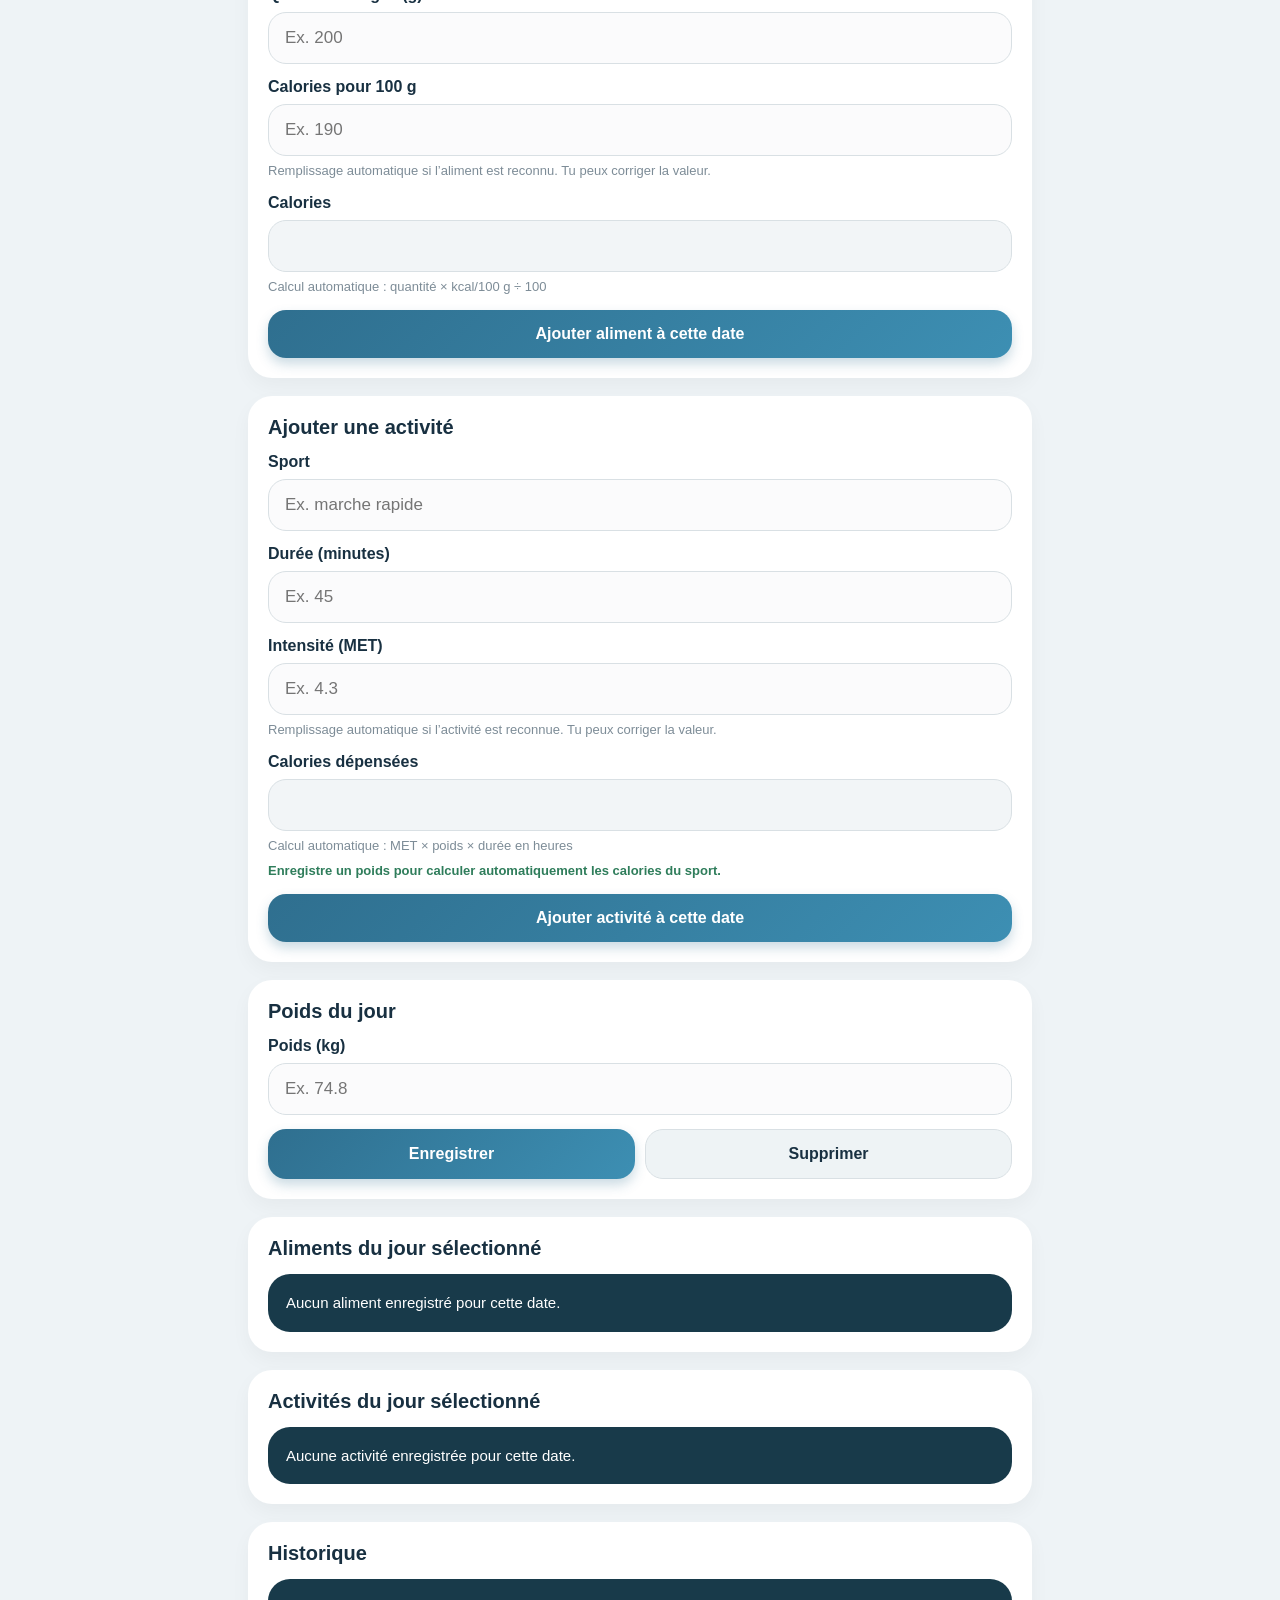
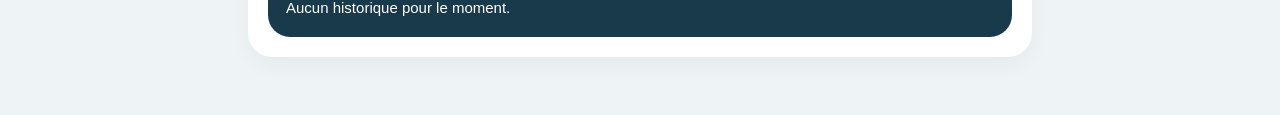
==== commit 49428fb2: "Update index.html" ====
--- a/index.html
+++ b/index.html
@@ -1,238 +1,1227 @@
 <!DOCTYPE html>
 <html lang="fr">
 <head>
-<meta charset="UTF-8" />
-<meta name="viewport" content="width=device-width, initial-scale=1.0, viewport-fit=cover" />
-
-<title>Mon Régime</title>
-
-<!-- ✅ iPhone App -->
-<meta name="apple-mobile-web-app-capable" content="yes">
-<meta name="apple-mobile-web-app-status-bar-style" content="black-translucent">
-<meta name="apple-mobile-web-app-title" content="Mon Régime">
-
-<!-- ✅ Icône -->
-<link rel="apple-touch-icon" href="icon.png">
-
-<meta name="theme-color" content="#f7f5ee">
-
-<style>
-:root{
---bg:#eef3f6;
---card:#ffffff;
---text:#183041;
-
-/* couleurs icône */
---good:#2f7d5b;
---good-soft:#e7f4ea;
-
---medium:#f2b705;
---medium-soft:#fff4cf;
-
---bad:#e67e22;
---bad-soft:#ffe9dc;
-
---empty:#f1f2ef;
-}
-
-/* GLOBAL */
-
-body{
-margin:0;
-font-family:-apple-system;
-background:var(--bg);
-padding:20px;
-}
-
-h1{
-margin:0 0 10px;
-}
-
-/* CALENDRIER STYLE ICÔNE */
-
-.calendar-shell{
-background:linear-gradient(180deg,#fffdf8,#f7f5ee);
-border-radius:24px;
-padding:16px;
-margin-bottom:16px;
-}
-
-.selected{
-background:#eef6ef;
-padding:10px;
-border-radius:12px;
-margin-bottom:10px;
-font-weight:bold;
-}
-
-.calendar{
-display:grid;
-grid-template-columns:repeat(7,1fr);
-gap:6px;
-}
-
-.day{
-aspect-ratio:1;
-border-radius:12px;
-padding:8px;
-font-weight:bold;
-}
-
-.day.good{background:var(--good-soft);color:var(--good);}
-.day.medium{background:var(--medium-soft);color:#b88600;}
-.day.bad{background:var(--bad-soft);color:var(--bad);}
-.day.empty{background:var(--empty);color:#aaa;}
-
-.day.selected{
-outline:3px solid #8bc34a;
-}
-
-/* CARDS */
-
-.card{
-background:var(--card);
-border-radius:20px;
-padding:16px;
-margin-bottom:16px;
-}
-
-.stat{
-font-size:18px;
-font-weight:bold;
-margin-bottom:6px;
-}
-
-/* INPUT */
-
-input{
-width:100%;
-padding:12px;
-border-radius:12px;
-border:1px solid #ccc;
-margin-bottom:10px;
-}
-
-button{
-width:100%;
-padding:12px;
-border:none;
-border-radius:12px;
-background:#2f7d5b;
-color:white;
-font-weight:bold;
-}
-</style>
+  <meta charset="UTF-8" />
+  <meta name="viewport" content="width=device-width, initial-scale=1.0, viewport-fit=cover" />
+  <title>Mon Régime</title>
+
+  <meta name="apple-mobile-web-app-capable" content="yes" />
+  <meta name="apple-mobile-web-app-status-bar-style" content="default" />
+  <meta name="apple-mobile-web-app-title" content="Mon Régime" />
+  <link rel="apple-touch-icon" href="icon.png" />
+  <meta name="theme-color" content="#eef3f6" />
+
+  <style>
+    * {
+      box-sizing: border-box;
+      -webkit-tap-highlight-color: transparent;
+    }
+
+    :root {
+      --bg: #eef3f6;
+      --card: #ffffff;
+      --text: #183041;
+      --muted: #7d8c97;
+      --line: #d9e0e4;
+      --soft: #f8fafb;
+      --primary: #183a4a;
+      --danger: #b23b3b;
+      --ok: #2f7d5b;
+
+      --good: #2f7d5b;
+      --good-soft: #e8f5ef;
+
+      --medium: #f2b705;
+      --medium-soft: #fff6d6;
+
+      --bad: #e67e22;
+      --bad-soft: #fff1e7;
+
+      --empty: #eef2f4;
+      --empty-text: #9aa5ad;
+
+      --calendar-top-1: #fffdf8;
+      --calendar-top-2: #f7f5ee;
+    }
+
+    html, body {
+      margin: 0;
+      padding: 0;
+      background: var(--bg);
+      color: var(--text);
+      font-family: -apple-system, BlinkMacSystemFont, "Segoe UI", Roboto, sans-serif;
+    }
+
+    body {
+      padding: 24px 18px 40px;
+      max-width: 820px;
+      margin: 0 auto;
+    }
+
+    .subtitle {
+      color: var(--muted);
+      letter-spacing: 3px;
+      text-transform: uppercase;
+      font-size: 12px;
+      margin-bottom: 10px;
+    }
+
+    h1 {
+      margin: 0 0 22px;
+      font-size: 42px;
+      line-height: 1;
+      font-weight: 800;
+    }
+
+    .card {
+      background: var(--card);
+      border-radius: 24px;
+      padding: 20px;
+      margin-bottom: 18px;
+      box-shadow: 0 8px 20px rgba(0,0,0,0.04);
+      overflow: hidden;
+    }
+
+    .calendar-shell {
+      background: linear-gradient(180deg, var(--calendar-top-1), var(--calendar-top-2));
+      color: var(--text);
+      border-radius: 28px;
+      padding: 18px;
+      box-shadow: 0 12px 30px rgba(0,0,0,0.08);
+      margin-bottom: 18px;
+      border: 1px solid #ece6d9;
+    }
+
+    .calendar-shell h2 {
+      margin: 0 0 8px;
+      font-size: 20px;
+      color: #264b3f;
+    }
+
+    .calendar-subtitle {
+      color: #6f7d76;
+      font-size: 15px;
+      line-height: 1.35;
+      margin-bottom: 18px;
+    }
+
+    .selected-pill {
+      display: inline-flex;
+      align-items: center;
+      justify-content: center;
+      min-height: 52px;
+      padding: 12px 18px;
+      border-radius: 18px;
+      background: #eef6ef;
+      color: #264b3f;
+      font-size: 18px;
+      font-weight: 800;
+      border: 1px solid #d8eadb;
+      box-shadow: none;
+      margin-bottom: 18px;
+    }
+
+    .calendar-panel {
+      background: linear-gradient(180deg, #fffefb, #f8f6f0);
+      border: 1px solid #ece6d9;
+      border-radius: 24px;
+      padding: 16px;
+      overflow: hidden;
+    }
+
+    .calendar-header {
+      display: flex;
+      align-items: center;
+      justify-content: space-between;
+      gap: 12px;
+      margin-bottom: 14px;
+    }
+
+    .calendar-month {
+      color: #264b3f;
+      font-size: 22px;
+      font-weight: 800;
+      text-transform: capitalize;
+    }
+
+    .calendar-nav {
+      display: flex;
+      gap: 10px;
+    }
+
+    .calendar-nav button {
+      width: 56px;
+      height: 56px;
+      flex: 0 0 56px;
+      border: 1px solid #e4dccb;
+      border-radius: 18px;
+      background: #f6f1e7;
+      color: #8c6b1f;
+      font-size: 30px;
+      font-weight: 700;
+      box-shadow: none;
+    }
+
+    .weekday-row {
+      display: grid;
+      grid-template-columns: repeat(7, minmax(0, 1fr));
+      gap: 8px;
+      margin-bottom: 12px;
+      width: 100%;
+    }
+
+    .weekday {
+      text-align: center;
+      color: #7e8b84;
+      font-size: 15px;
+      font-weight: 700;
+      padding: 6px 0;
+      min-width: 0;
+    }
+
+    .calendar-grid {
+      display: grid;
+      grid-template-columns: repeat(7, minmax(0, 1fr));
+      gap: 8px;
+      width: 100%;
+    }
+
+    .day-cell {
+      aspect-ratio: 1 / 1;
+      width: 100%;
+      min-width: 0;
+      border-radius: 18px;
+      border: 1px solid transparent;
+      font-size: 18px;
+      font-weight: 800;
+      position: relative;
+      display: flex;
+      align-items: flex-start;
+      justify-content: flex-start;
+      padding: 10px;
+      transition: transform 0.15s ease;
+      overflow: hidden;
+    }
+
+    .day-cell:active {
+      transform: scale(0.98);
+    }
+
+    .day-cell.empty-slot {
+      background: transparent;
+      box-shadow: none;
+      pointer-events: none;
+      border: none;
+    }
+
+    .day-cell.good {
+      background: #e7f4ea;
+      color: #2f7d5b;
+      border-color: #cfe5d5;
+    }
+
+    .day-cell.medium {
+      background: #fff4cf;
+      color: #b88600;
+      border-color: #f1e0a0;
+    }
+
+    .day-cell.bad {
+      background: #ffe9dc;
+      color: #d97a22;
+      border-color: #f3cfb4;
+    }
+
+    .day-cell.empty {
+      background: #f1f2ef;
+      color: #a0aaa3;
+      border-color: #e5e7e3;
+      box-shadow: none;
+    }
+
+    .day-cell.selected {
+      outline: 3px solid #8bc34a;
+      outline-offset: 0;
+      box-shadow: inset 0 0 0 3px #ffffff;
+    }
+
+    .day-cell.today::after {
+      content: "";
+      position: absolute;
+      right: 8px;
+      bottom: 8px;
+      width: 8px;
+      height: 8px;
+      border-radius: 50%;
+      background: #f2b705;
+    }
+
+    .card h2 {
+      margin: 0 0 14px;
+      font-size: 20px;
+    }
+
+    label {
+      display: block;
+      margin-bottom: 8px;
+      font-size: 16px;
+      font-weight: 700;
+    }
+
+    input {
+      display: block;
+      width: 100%;
+      min-width: 0;
+      max-width: 100%;
+      border: 1px solid var(--line);
+      border-radius: 18px;
+      padding: 15px 16px;
+      font-size: 17px;
+      background: #fbfbfc;
+      color: var(--text);
+      appearance: none;
+      -webkit-appearance: none;
+      outline: none;
+    }
+
+    input:focus {
+      border-color: #b9c7cf;
+      background: #fff;
+    }
+
+    input[readonly] {
+      background: #f2f5f7;
+    }
+
+    .stats {
+      display: grid;
+      gap: 14px;
+      margin-top: 8px;
+    }
+
+    .stat {
+      background: var(--soft);
+      border: 1px solid #eaf0f2;
+      border-radius: 22px;
+      padding: 18px;
+    }
+
+    .stat-title {
+      color: var(--muted);
+      font-size: 16px;
+      margin-bottom: 8px;
+    }
+
+    .stat-value {
+      font-size: 26px;
+      font-weight: 800;
+      line-height: 1.1;
+      letter-spacing: -0.3px;
+    }
+
+    .balance-good {
+      background: var(--good-soft);
+      border: 1px solid #bfe4cf;
+    }
+
+    .balance-good .stat-value {
+      color: var(--good);
+    }
+
+    .balance-medium {
+      background: var(--medium-soft);
+      border: 1px solid #f0df98;
+    }
+
+    .balance-medium .stat-value {
+      color: #b88600;
+    }
+
+    .balance-bad {
+      background: var(--bad-soft);
+      border: 1px solid #f1cfb0;
+    }
+
+    .balance-bad .stat-value {
+      color: var(--bad);
+    }
+
+    .balance-empty {
+      background: var(--soft);
+      border: 1px solid #eaf0f2;
+    }
+
+    .field-group {
+      margin-bottom: 14px;
+    }
+
+    .button {
+      width: 100%;
+      border: none;
+      border-radius: 18px;
+      padding: 15px 16px;
+      font-size: 16px;
+      font-weight: 800;
+      background: linear-gradient(135deg, #2f6f8f, #3d8fb3);
+      color: white;
+      appearance: none;
+      -webkit-appearance: none;
+      box-shadow: 0 6px 12px rgba(47,111,143,0.25);
+    }
+
+    .button.secondary {
+      background: #eef3f5;
+      color: var(--text);
+      border: 1px solid var(--line);
+      box-shadow: none;
+    }
+
+    .button-row {
+      display: grid;
+      grid-template-columns: 1fr 1fr;
+      gap: 10px;
+      margin-top: 10px;
+    }
+
+    .list {
+      display: grid;
+      gap: 12px;
+      margin-top: 14px;
+    }
+
+    .list-item {
+      background: white;
+      border-radius: 18px;
+      padding: 14px;
+      border: 1px solid var(--line);
+      box-shadow: 0 4px 10px rgba(0,0,0,0.03);
+    }
+
+    .list-top {
+      display: flex;
+      justify-content: space-between;
+      align-items: flex-start;
+      gap: 12px;
+    }
+
+    .item-title {
+      font-size: 17px;
+      font-weight: 800;
+      margin-bottom: 4px;
+    }
+
+    .item-meta {
+      color: var(--muted);
+      font-size: 14px;
+      line-height: 1.45;
+    }
+
+    .item-value {
+      font-size: 18px;
+      font-weight: 800;
+      white-space: nowrap;
+    }
+
+    .delete-btn {
+      margin-top: 10px;
+      border: none;
+      background: transparent;
+      color: var(--danger);
+      font-size: 14px;
+      font-weight: 700;
+      padding: 0;
+    }
+
+    .empty-box {
+      background: var(--primary);
+      color: white;
+      border-radius: 22px;
+      padding: 18px;
+      line-height: 1.45;
+      font-size: 15px;
+    }
+
+    .hint {
+      font-size: 13px;
+      color: var(--muted);
+      margin-top: 6px;
+      line-height: 1.4;
+    }
+
+    .note {
+      font-size: 13px;
+      color: var(--ok);
+      margin-top: 6px;
+      line-height: 1.4;
+      font-weight: 700;
+    }
+
+    @media (max-width: 560px) {
+      body {
+        padding: 18px 14px 34px;
+      }
+
+      h1 {
+        font-size: 34px;
+      }
+
+      .calendar-panel {
+        padding: 12px;
+      }
+
+      .calendar-month {
+        font-size: 18px;
+      }
+
+      .calendar-grid,
+      .weekday-row {
+        gap: 6px;
+      }
+
+      .calendar-nav button {
+        width: 46px;
+        height: 46px;
+        flex: 0 0 46px;
+        border-radius: 15px;
+        font-size: 26px;
+      }
+
+      .weekday {
+        font-size: 13px;
+      }
+
+      .day-cell {
+        border-radius: 14px;
+        font-size: 15px;
+        padding: 8px;
+      }
+    }
+  </style>
 </head>
-
 <body>
-
-<h1>Mon Régime</h1>
-
-<div class="calendar-shell">
-<div class="selected" id="selectedDate"></div>
-<div class="calendar" id="calendar"></div>
-</div>
-
-<div class="card">
-<div class="stat" id="in"></div>
-<div class="stat" id="out"></div>
-<div class="stat" id="balance"></div>
-</div>
-
-<div class="card">
-<input id="food" placeholder="Aliment">
-<input id="cal" type="number" placeholder="Calories">
-<button onclick="addFood()">Ajouter aliment</button>
-</div>
-
-<div class="card">
-<input id="sport" placeholder="Sport">
-<input id="calSport" type="number" placeholder="Calories dépensées">
-<button onclick="addSport()">Ajouter sport</button>
-</div>
-
-<script>
-const STORAGE="regime_final";
-let data=JSON.parse(localStorage.getItem(STORAGE)||'{"days":{}}');
-
-let selected=new Date().toISOString().slice(0,10);
-
-function getDay(d){
-if(!data.days[d])data.days[d]={foods:[],sports:[]};
-return data.days[d];
-}
-
-function totalIn(day){return day.foods.reduce((s,f)=>s+f.cal,0);}
-function totalOut(day){return day.sports.reduce((s,f)=>s+f.cal,0);}
-
-function getClass(balance){
-if(balance==null)return"empty";
-if(balance<=-1)return"good";
-if(balance<200)return"medium";
-return"bad";
-}
-
-function renderCalendar(){
-const cal=document.getElementById("calendar");
-cal.innerHTML="";
-
-const now=new Date();
-const year=now.getFullYear();
-const month=now.getMonth();
-
-const days=new Date(year,month+1,0).getDate();
-
-for(let d=1;d<=days;d++){
-const iso=`${year}-${String(month+1).padStart(2,'0')}-${String(d).padStart(2,'0')}`;
-const day=getDay(iso);
-
-const balance=totalIn(day)-totalOut(day);
-
-cal.innerHTML+=`
-<div class="day ${getClass(balance)}" onclick="select('${iso}')">${d}</div>`;
-}
-}
-
-function select(d){
-selected=d;
-render();
-}
-
-function render(){
-renderCalendar();
-
-const day=getDay(selected);
-
-const inC=totalIn(day);
-const outC=totalOut(day);
-const bal=inC-outC;
-
-document.getElementById("selectedDate").innerText=selected;
-document.getElementById("in").innerText="Calories : "+inC;
-document.getElementById("out").innerText="Sport : "+outC;
-document.getElementById("balance").innerText="Bilan : "+bal;
-
-localStorage.setItem(STORAGE,JSON.stringify(data));
-}
-
-function addFood(){
-const name=document.getElementById("food").value;
-const cal=Number(document.getElementById("cal").value);
-if(!name||!cal)return;
-getDay(selected).foods.push({name,cal});
-render();
-}
-
-function addSport(){
-const name=document.getElementById("sport").value;
-const cal=Number(document.getElementById("calSport").value);
-if(!name||!cal)return;
-getDay(selected).sports.push({name,cal});
-render();
-}
-
-render();
-</script>
-
+  <div class="subtitle">Suivi alimentaire</div>
+  <h1>Mon Régime</h1>
+
+  <div class="calendar-shell">
+    <h2>Calendrier mensuel</h2>
+    <div class="calendar-subtitle">Choisis un jour et suis ton alimentation, ton activité et ton poids.</div>
+
+    <div class="selected-pill" id="selectedDateLabel">—</div>
+
+    <div class="calendar-panel">
+      <div class="calendar-header">
+        <div class="calendar-month" id="monthLabel">—</div>
+        <div class="calendar-nav">
+          <button type="button" id="prevMonthBtn">‹</button>
+          <button type="button" id="nextMonthBtn">›</button>
+        </div>
+      </div>
+
+      <div class="weekday-row">
+        <div class="weekday">Lun</div>
+        <div class="weekday">Mar</div>
+        <div class="weekday">Mer</div>
+        <div class="weekday">Jeu</div>
+        <div class="weekday">Ven</div>
+        <div class="weekday">Sam</div>
+        <div class="weekday">Dim</div>
+      </div>
+
+      <div class="calendar-grid" id="calendarGrid"></div>
+    </div>
+  </div>
+
+  <div class="card">
+    <div class="stats">
+      <div class="stat">
+        <div class="stat-title">Calories consommées</div>
+        <div class="stat-value" id="caloriesIn">0 kcal</div>
+      </div>
+
+      <div class="stat">
+        <div class="stat-title">Calories dépensées</div>
+        <div class="stat-value" id="caloriesOut">0 kcal</div>
+      </div>
+
+      <div class="stat balance-empty" id="balanceCard">
+        <div class="stat-title">Bilan net</div>
+        <div class="stat-value" id="balance">0 kcal</div>
+      </div>
+
+      <div class="stat">
+        <div class="stat-title">Poids</div>
+        <div class="stat-value" id="weightDisplay">—</div>
+      </div>
+    </div>
+  </div>
+
+  <div class="card">
+    <h2>Ajouter un aliment</h2>
+
+    <div class="field-group">
+      <label for="foodInput">Aliment</label>
+      <input id="foodInput" type="text" list="foodSuggestions" placeholder="Ex. poulet rôti" />
+      <datalist id="foodSuggestions"></datalist>
+    </div>
+
+    <div class="field-group">
+      <label for="quantityInput">Quantité mangée (g)</label>
+      <input id="quantityInput" type="number" inputmode="decimal" placeholder="Ex. 200" />
+    </div>
+
+    <div class="field-group">
+      <label for="foodCaloriesPer100Input">Calories pour 100 g</label>
+      <input id="foodCaloriesPer100Input" type="number" inputmode="decimal" placeholder="Ex. 190" />
+      <div class="hint">Remplissage automatique si l’aliment est reconnu. Tu peux corriger la valeur.</div>
+    </div>
+
+    <div class="field-group">
+      <label for="foodCaloriesInput">Calories</label>
+      <input id="foodCaloriesInput" type="number" inputmode="decimal" readonly />
+      <div class="hint">Calcul automatique : quantité × kcal/100 g ÷ 100</div>
+    </div>
+
+    <button class="button" id="addFoodBtn">Ajouter aliment à cette date</button>
+  </div>
+
+  <div class="card">
+    <h2>Ajouter une activité</h2>
+
+    <div class="field-group">
+      <label for="sportInput">Sport</label>
+      <input id="sportInput" type="text" list="sportSuggestions" placeholder="Ex. marche rapide" />
+      <datalist id="sportSuggestions"></datalist>
+    </div>
+
+    <div class="field-group">
+      <label for="durationInput">Durée (minutes)</label>
+      <input id="durationInput" type="number" inputmode="decimal" placeholder="Ex. 45" />
+    </div>
+
+    <div class="field-group">
+      <label for="sportMetInput">Intensité (MET)</label>
+      <input id="sportMetInput" type="number" inputmode="decimal" step="0.1" placeholder="Ex. 4.3" />
+      <div class="hint">Remplissage automatique si l’activité est reconnue. Tu peux corriger la valeur.</div>
+    </div>
+
+    <div class="field-group">
+      <label for="sportCaloriesInput">Calories dépensées</label>
+      <input id="sportCaloriesInput" type="number" inputmode="decimal" readonly />
+      <div class="hint">Calcul automatique : MET × poids × durée en heures</div>
+      <div class="note" id="sportWeightNote"></div>
+    </div>
+
+    <button class="button" id="addSportBtn">Ajouter activité à cette date</button>
+  </div>
+
+  <div class="card">
+    <h2>Poids du jour</h2>
+
+    <div class="field-group">
+      <label for="weightInput">Poids (kg)</label>
+      <input id="weightInput" type="number" inputmode="decimal" step="0.1" placeholder="Ex. 74.8" />
+    </div>
+
+    <div class="button-row">
+      <button class="button" id="saveWeightBtn">Enregistrer</button>
+      <button class="button secondary" id="deleteWeightBtn">Supprimer</button>
+    </div>
+  </div>
+
+  <div class="card">
+    <h2>Aliments du jour sélectionné</h2>
+    <div id="foodList" class="list"></div>
+  </div>
+
+  <div class="card">
+    <h2>Activités du jour sélectionné</h2>
+    <div id="sportList" class="list"></div>
+  </div>
+
+  <div class="card">
+    <h2>Historique</h2>
+    <div id="weightHistory" class="list"></div>
+  </div>
+
+  <script>
+    const STORAGE_KEY = "mon_regime_data_v3";
+
+    const FOOD_DB = {
+      "poulet roti": 190,
+      "blanc de poulet": 165,
+      "steak hache": 250,
+      "saumon": 208,
+      "thon": 132,
+      "oeuf": 155,
+      "riz cuit": 130,
+      "pates cuites": 158,
+      "pommes de terre roties": 135,
+      "carottes roties": 80,
+      "patates carottes roties": 110,
+      "pain": 265,
+      "fromage": 350,
+      "yaourt nature": 60,
+      "banane": 89,
+      "pomme": 52,
+      "orange": 47,
+      "salade": 15,
+      "avocat": 160,
+      "pizza": 270,
+      "soupe": 45
+    };
+
+    const SPORT_DB = {
+      "marche lente": 2.8,
+      "marche": 3.3,
+      "marche rapide": 4.3,
+      "randonnee": 6.0,
+      "velo tranquille": 4.0,
+      "velo": 6.0,
+      "course": 8.3,
+      "jogging": 7.0,
+      "natation": 6.0,
+      "musculation": 3.5,
+      "fitness": 5.0,
+      "football": 7.0,
+      "futsal": 8.0,
+      "tennis": 7.3,
+      "menage": 3.0,
+      "jardinage": 4.0
+    };
+
+    const appData = loadData();
+
+    const selectedDateLabel = document.getElementById("selectedDateLabel");
+    const monthLabel = document.getElementById("monthLabel");
+    const calendarGrid = document.getElementById("calendarGrid");
+
+    const foodInput = document.getElementById("foodInput");
+    const quantityInput = document.getElementById("quantityInput");
+    const foodCaloriesPer100Input = document.getElementById("foodCaloriesPer100Input");
+    const foodCaloriesInput = document.getElementById("foodCaloriesInput");
+
+    const sportInput = document.getElementById("sportInput");
+    const durationInput = document.getElementById("durationInput");
+    const sportMetInput = document.getElementById("sportMetInput");
+    const sportCaloriesInput = document.getElementById("sportCaloriesInput");
+    const sportWeightNote = document.getElementById("sportWeightNote");
+
+    const weightInput = document.getElementById("weightInput");
+
+    const caloriesInEl = document.getElementById("caloriesIn");
+    const caloriesOutEl = document.getElementById("caloriesOut");
+    const balanceEl = document.getElementById("balance");
+    const balanceCard = document.getElementById("balanceCard");
+    const weightDisplayEl = document.getElementById("weightDisplay");
+    const foodListEl = document.getElementById("foodList");
+    const sportListEl = document.getElementById("sportList");
+    const weightHistoryEl = document.getElementById("weightHistory");
+
+    const prevMonthBtn = document.getElementById("prevMonthBtn");
+    const nextMonthBtn = document.getElementById("nextMonthBtn");
+
+    let selectedISO = todayISO();
+    let calendarYear = new Date().getFullYear();
+    let calendarMonth = new Date().getMonth();
+
+    function loadData() {
+      try {
+        const raw = localStorage.getItem(STORAGE_KEY);
+        if (!raw) return { days: {} };
+
+        const parsed = JSON.parse(raw);
+        if (!parsed.days || typeof parsed.days !== "object") return { days: {} };
+
+        return parsed;
+      } catch {
+        return { days: {} };
+      }
+    }
+
+    function saveData() {
+      localStorage.setItem(STORAGE_KEY, JSON.stringify(appData));
+    }
+
+    function todayISO() {
+      const d = new Date();
+      const y = d.getFullYear();
+      const m = String(d.getMonth() + 1).padStart(2, "0");
+      const day = String(d.getDate()).padStart(2, "0");
+      return `${y}-${m}-${day}`;
+    }
+
+    function isoToFR(iso) {
+      if (!iso) return "";
+      const [y, m, d] = iso.split("-");
+      return `${d}/${m}/${y}`;
+    }
+
+    function isoToPrettyFR(iso) {
+      if (!iso) return "";
+      const [y, m, d] = iso.split("-");
+      const date = new Date(Number(y), Number(m) - 1, Number(d));
+      return date.toLocaleDateString("fr-FR", {
+        weekday: "long",
+        day: "numeric",
+        month: "long",
+        year: "numeric"
+      });
+    }
+
+    function isoToDateParts(iso) {
+      const [y, m, d] = iso.split("-").map(Number);
+      return { y, m, d };
+    }
+
+    function ensureDay(isoDate) {
+      if (!appData.days[isoDate]) {
+        appData.days[isoDate] = {
+          foods: [],
+          sports: [],
+          weight: null
+        };
+      }
+      return appData.days[isoDate];
+    }
+
+    function totalFoodCalories(day) {
+      return day.foods.reduce((sum, item) => sum + Number(item.calories || 0), 0);
+    }
+
+    function totalSportCalories(day) {
+      return day.sports.reduce((sum, item) => sum + Number(item.calories || 0), 0);
+    }
+
+    function escapeHtml(str) {
+      return String(str)
+        .replaceAll("&", "&amp;")
+        .replaceAll("<", "&lt;")
+        .replaceAll(">", "&gt;")
+        .replaceAll('"', "&quot;")
+        .replaceAll("'", "&#039;");
+    }
+
+    function normalizeText(value) {
+      return String(value || "")
+        .trim()
+        .toLowerCase()
+        .normalize("NFD")
+        .replace(/[\u0300-\u036f]/g, "");
+    }
+
+    function round1(value) {
+      return Math.round(value * 10) / 10;
+    }
+
+    function fillDatalist(id, values) {
+      const el = document.getElementById(id);
+      el.innerHTML = values
+        .map(value => `<option value="${escapeHtml(value)}"></option>`)
+        .join("");
+    }
+
+    fillDatalist("foodSuggestions", Object.keys(FOOD_DB).sort((a, b) => a.localeCompare(b)));
+    fillDatalist("sportSuggestions", Object.keys(SPORT_DB).sort((a, b) => a.localeCompare(b)));
+
+    function getWeightForDate(iso) {
+      const day = ensureDay(iso);
+
+      if (day.weight !== null && day.weight !== "" && !Number.isNaN(Number(day.weight))) {
+        return Number(day.weight);
+      }
+
+      const dates = Object.keys(appData.days).sort((a, b) => b.localeCompare(a));
+      for (const d of dates) {
+        if (d <= iso) {
+          const w = appData.days[d]?.weight;
+          if (w !== null && w !== "" && !Number.isNaN(Number(w))) {
+            return Number(w);
+          }
+        }
+      }
+      return null;
+    }
+
+    function getBalanceForDay(iso) {
+      const existing = appData.days[iso];
+      if (!existing) return null;
+
+      const hasFood = Array.isArray(existing.foods) && existing.foods.length > 0;
+      const hasSport = Array.isArray(existing.sports) && existing.sports.length > 0;
+      const hasWeight = existing.weight !== null && existing.weight !== "" && existing.weight !== undefined;
+
+      if (!hasFood && !hasSport && !hasWeight) return null;
+
+      return round1(totalFoodCalories(existing) - totalSportCalories(existing));
+    }
+
+    function getDayColorClass(balance) {
+      if (balance === null) return "empty";
+      if (balance <= -1) return "good";
+      if (balance >= 0 && balance < 200) return "medium";
+      return "bad";
+    }
+
+    function getBalanceCardClass(balance) {
+      if (balance === null) return "balance-empty";
+      if (balance <= -1) return "balance-good";
+      if (balance >= 0 && balance < 200) return "balance-medium";
+      return "balance-bad";
+    }
+
+    function updateFoodCalculation() {
+      const foodKey = normalizeText(foodInput.value);
+
+      if (FOOD_DB[foodKey] !== undefined && foodCaloriesPer100Input.dataset.manual !== "1") {
+        foodCaloriesPer100Input.value = FOOD_DB[foodKey];
+      }
+
+      const grams = Number(quantityInput.value);
+      const per100 = Number(foodCaloriesPer100Input.value);
+
+      if (!Number.isNaN(grams) && grams > 0 && !Number.isNaN(per100) && per100 > 0) {
+        foodCaloriesInput.value = round1((grams * per100) / 100);
+      } else {
+        foodCaloriesInput.value = "";
+      }
+    }
+
+    function updateSportCalculation() {
+      const sportKey = normalizeText(sportInput.value);
+
+      if (SPORT_DB[sportKey] !== undefined && sportMetInput.dataset.manual !== "1") {
+        sportMetInput.value = SPORT_DB[sportKey];
+      }
+
+      const duration = Number(durationInput.value);
+      const met = Number(sportMetInput.value);
+      const weight = getWeightForDate(selectedISO);
+
+      if (weight) {
+        sportWeightNote.textContent = `Poids utilisé pour le calcul : ${weight} kg`;
+      } else {
+        sportWeightNote.textContent = "Enregistre un poids pour calculer automatiquement les calories du sport.";
+      }
+
+      if (!Number.isNaN(duration) && duration > 0 && !Number.isNaN(met) && met > 0 && weight) {
+        sportCaloriesInput.value = round1(met * weight * (duration / 60));
+      } else {
+        sportCaloriesInput.value = "";
+      }
+    }
+
+    function renderCalendar() {
+      monthLabel.textContent = new Date(calendarYear, calendarMonth, 1).toLocaleDateString("fr-FR", {
+        month: "long",
+        year: "numeric"
+      });
+
+      calendarGrid.innerHTML = "";
+
+      const firstDay = new Date(calendarYear, calendarMonth, 1);
+      const firstWeekday = (firstDay.getDay() + 6) % 7;
+      const daysInMonth = new Date(calendarYear, calendarMonth + 1, 0).getDate();
+      const today = todayISO();
+
+      for (let i = 0; i < firstWeekday; i++) {
+        const blank = document.createElement("div");
+        blank.className = "day-cell empty-slot";
+        calendarGrid.appendChild(blank);
+      }
+
+      for (let dayNum = 1; dayNum <= daysInMonth; dayNum++) {
+        const iso = `${calendarYear}-${String(calendarMonth + 1).padStart(2, "0")}-${String(dayNum).padStart(2, "0")}`;
+        const balance = getBalanceForDay(iso);
+        const colorClass = getDayColorClass(balance);
+
+        const btn = document.createElement("button");
+        btn.type = "button";
+        btn.className = `day-cell ${colorClass}`;
+        btn.textContent = dayNum;
+
+        if (iso === selectedISO) {
+          btn.classList.add("selected");
+        }
+
+        if (iso === today) {
+          btn.classList.add("today");
+        }
+
+        btn.addEventListener("click", () => {
+          selectedISO = iso;
+          render();
+        });
+
+        calendarGrid.appendChild(btn);
+      }
+    }
+
+    function render() {
+      const day = ensureDay(selectedISO);
+
+      const parts = isoToDateParts(selectedISO);
+      calendarYear = parts.y;
+      calendarMonth = parts.m - 1;
+
+      selectedDateLabel.textContent = isoToPrettyFR(selectedISO);
+
+      const caloriesIn = round1(totalFoodCalories(day));
+      const caloriesOut = round1(totalSportCalories(day));
+      const balance = round1(caloriesIn - caloriesOut);
+      const balanceState = (day.foods.length || day.sports.length || day.weight !== null) ? balance : null;
+
+      caloriesInEl.textContent = `${caloriesIn} kcal`;
+      caloriesOutEl.textContent = `${caloriesOut} kcal`;
+      balanceEl.textContent = `${balance} kcal`;
+      weightDisplayEl.textContent = day.weight ? `${day.weight} kg` : "—";
+
+      balanceCard.classList.remove("balance-good", "balance-medium", "balance-bad", "balance-empty");
+      balanceCard.classList.add(getBalanceCardClass(balanceState));
+
+      renderCalendar();
+      renderFoodList(day, selectedISO);
+      renderSportList(day, selectedISO);
+      renderHistory();
+
+      updateFoodCalculation();
+      updateSportCalculation();
+
+      saveData();
+    }
+
+    function renderFoodList(day, iso) {
+      if (!day.foods.length) {
+        foodListEl.innerHTML = `<div class="empty-box">Aucun aliment enregistré pour cette date.</div>`;
+        return;
+      }
+
+      foodListEl.innerHTML = day.foods.map((item, index) => `
+        <div class="list-item">
+          <div class="list-top">
+            <div>
+              <div class="item-title">${escapeHtml(item.name)}</div>
+              <div class="item-meta">
+                Quantité : ${escapeHtml(String(item.quantity))} g<br>
+                Base : ${escapeHtml(String(item.caloriesPer100))} kcal / 100 g
+              </div>
+            </div>
+            <div class="item-value">${escapeHtml(String(item.calories))} kcal</div>
+          </div>
+          <button class="delete-btn" onclick="deleteFood('${iso}', ${index})">Supprimer</button>
+        </div>
+      `).join("");
+    }
+
+    function renderSportList(day, iso) {
+      if (!day.sports.length) {
+        sportListEl.innerHTML = `<div class="empty-box">Aucune activité enregistrée pour cette date.</div>`;
+        return;
+      }
+
+      sportListEl.innerHTML = day.sports.map((item, index) => `
+        <div class="list-item">
+          <div class="list-top">
+            <div>
+              <div class="item-title">${escapeHtml(item.name)}</div>
+              <div class="item-meta">
+                Durée : ${escapeHtml(String(item.duration))} min<br>
+                Intensité : ${escapeHtml(String(item.met))} MET<br>
+                Poids utilisé : ${escapeHtml(String(item.weightUsed))} kg
+              </div>
+            </div>
+            <div class="item-value">${escapeHtml(String(item.calories))} kcal</div>
+          </div>
+          <button class="delete-btn" onclick="deleteSport('${iso}', ${index})">Supprimer</button>
+        </div>
+      `).join("");
+    }
+
+    function renderHistory() {
+      const entries = Object.entries(appData.days)
+        .filter(([_, day]) => {
+          const hasWeight = day.weight !== null && day.weight !== "" && day.weight !== undefined;
+          const hasFood = Array.isArray(day.foods) && day.foods.length > 0;
+          const hasSport = Array.isArray(day.sports) && day.sports.length > 0;
+          return hasWeight || hasFood || hasSport;
+        })
+        .sort((a, b) => b[0].localeCompare(a[0]));
+
+      if (!entries.length) {
+        weightHistoryEl.innerHTML = `<div class="empty-box">Aucun historique pour le moment.</div>`;
+        return;
+      }
+
+      weightHistoryEl.innerHTML = entries.map(([iso, day]) => {
+        const caloriesIn = round1(totalFoodCalories(day));
+        const caloriesOut = round1(totalSportCalories(day));
+        const balance = round1(caloriesIn - caloriesOut);
+
+        return `
+          <div class="list-item">
+            <div class="list-top">
+              <div>
+                <div class="item-title">${escapeHtml(isoToFR(iso))}</div>
+                <div class="item-meta">
+                  Poids : ${day.weight !== null && day.weight !== "" && day.weight !== undefined ? `${escapeHtml(String(day.weight))} kg` : "—"}<br>
+                  Calories consommées : ${caloriesIn} kcal<br>
+                  Calories dépensées : ${caloriesOut} kcal<br>
+                  Bilan net : ${balance} kcal
+                </div>
+              </div>
+            </div>
+          </div>
+        `;
+      }).join("");
+    }
+
+    function addFood() {
+      const day = ensureDay(selectedISO);
+
+      const name = foodInput.value.trim();
+      const quantity = Number(quantityInput.value);
+      const caloriesPer100 = Number(foodCaloriesPer100Input.value);
+      const calories = Number(foodCaloriesInput.value);
+
+      if (!name || Number.isNaN(quantity) || quantity <= 0 || Number.isNaN(caloriesPer100) || caloriesPer100 <= 0) {
+        alert("Remplis l’aliment, la quantité en grammes et les calories pour 100 g.");
+        return;
+      }
+
+      if (Number.isNaN(calories) || calories <= 0) {
+        alert("Les calories calculées sont invalides.");
+        return;
+      }
+
+      day.foods.push({
+        name,
+        quantity: round1(quantity),
+        caloriesPer100: round1(caloriesPer100),
+        calories: round1(calories)
+      });
+
+      foodInput.value = "";
+      quantityInput.value = "";
+      foodCaloriesPer100Input.value = "";
+      foodCaloriesInput.value = "";
+      foodCaloriesPer100Input.dataset.manual = "";
+
+      render();
+    }
+
+    function addSport() {
+      const day = ensureDay(selectedISO);
+      const weight = getWeightForDate(selectedISO);
+
+      const name = sportInput.value.trim();
+      const duration = Number(durationInput.value);
+      const met = Number(sportMetInput.value);
+      const calories = Number(sportCaloriesInput.value);
+
+      if (!weight) {
+        alert("Enregistre d’abord un poids pour calculer les calories du sport.");
+        return;
+      }
+
+      if (!name || Number.isNaN(duration) || duration <= 0 || Number.isNaN(met) || met <= 0) {
+        alert("Remplis l’activité, la durée et l’intensité.");
+        return;
+      }
+
+      if (Number.isNaN(calories) || calories <= 0) {
+        alert("Les calories calculées sont invalides.");
+        return;
+      }
+
+      day.sports.push({
+        name,
+        duration: round1(duration),
+        met: round1(met),
+        weightUsed: round1(weight),
+        calories: round1(calories)
+      });
+
+      sportInput.value = "";
+      durationInput.value = "";
+      sportMetInput.value = "";
+      sportCaloriesInput.value = "";
+      sportMetInput.dataset.manual = "";
+
+      render();
+    }
+
+    function saveWeight() {
+      const day = ensureDay(selectedISO);
+      const weight = Number(weightInput.value);
+
+      if (Number.isNaN(weight) || weight <= 0) {
+        alert("Entre un poids valide.");
+        return;
+      }
+
+      day.weight = round1(weight);
+      weightInput.value = "";
+      render();
+    }
+
+    function deleteWeight() {
+      const day = ensureDay(selectedISO);
+      day.weight = null;
+      render();
+    }
+
+    function deleteFood(iso, index) {
+      const day = ensureDay(iso);
+      day.foods.splice(index, 1);
+      render();
+    }
+
+    function deleteSport(iso, index) {
+      const day = ensureDay(iso);
+      day.sports.splice(index, 1);
+      render();
+    }
+
+    window.deleteFood = deleteFood;
+    window.deleteSport = deleteSport;
+
+    foodInput.addEventListener("input", updateFoodCalculation);
+    quantityInput.addEventListener("input", updateFoodCalculation);
+    foodCaloriesPer100Input.addEventListener("input", () => {
+      foodCaloriesPer100Input.dataset.manual = "1";
+      updateFoodCalculation();
+    });
+
+    sportInput.addEventListener("input", updateSportCalculation);
+    durationInput.addEventListener("input", updateSportCalculation);
+    sportMetInput.addEventListener("input", () => {
+      sportMetInput.dataset.manual = "1";
+      updateSportCalculation();
+    });
+
+    document.getElementById("addFoodBtn").addEventListener("click", addFood);
+    document.getElementById("addSportBtn").addEventListener("click", addSport);
+    document.getElementById("saveWeightBtn").addEventListener("click", saveWeight);
+    document.getElementById("deleteWeightBtn").addEventListener("click", deleteWeight);
+
+    prevMonthBtn.addEventListener("click", () => {
+      calendarMonth -= 1;
+      if (calendarMonth < 0) {
+        calendarMonth = 11;
+        calendarYear -= 1;
+      }
+      renderCalendar();
+    });
+
+    nextMonthBtn.addEventListener("click", () => {
+      calendarMonth += 1;
+      if (calendarMonth > 11) {
+        calendarMonth = 0;
+        calendarYear += 1;
+      }
+      renderCalendar();
+    });
+
+    render();
+  </script>
 </body>
 </html>
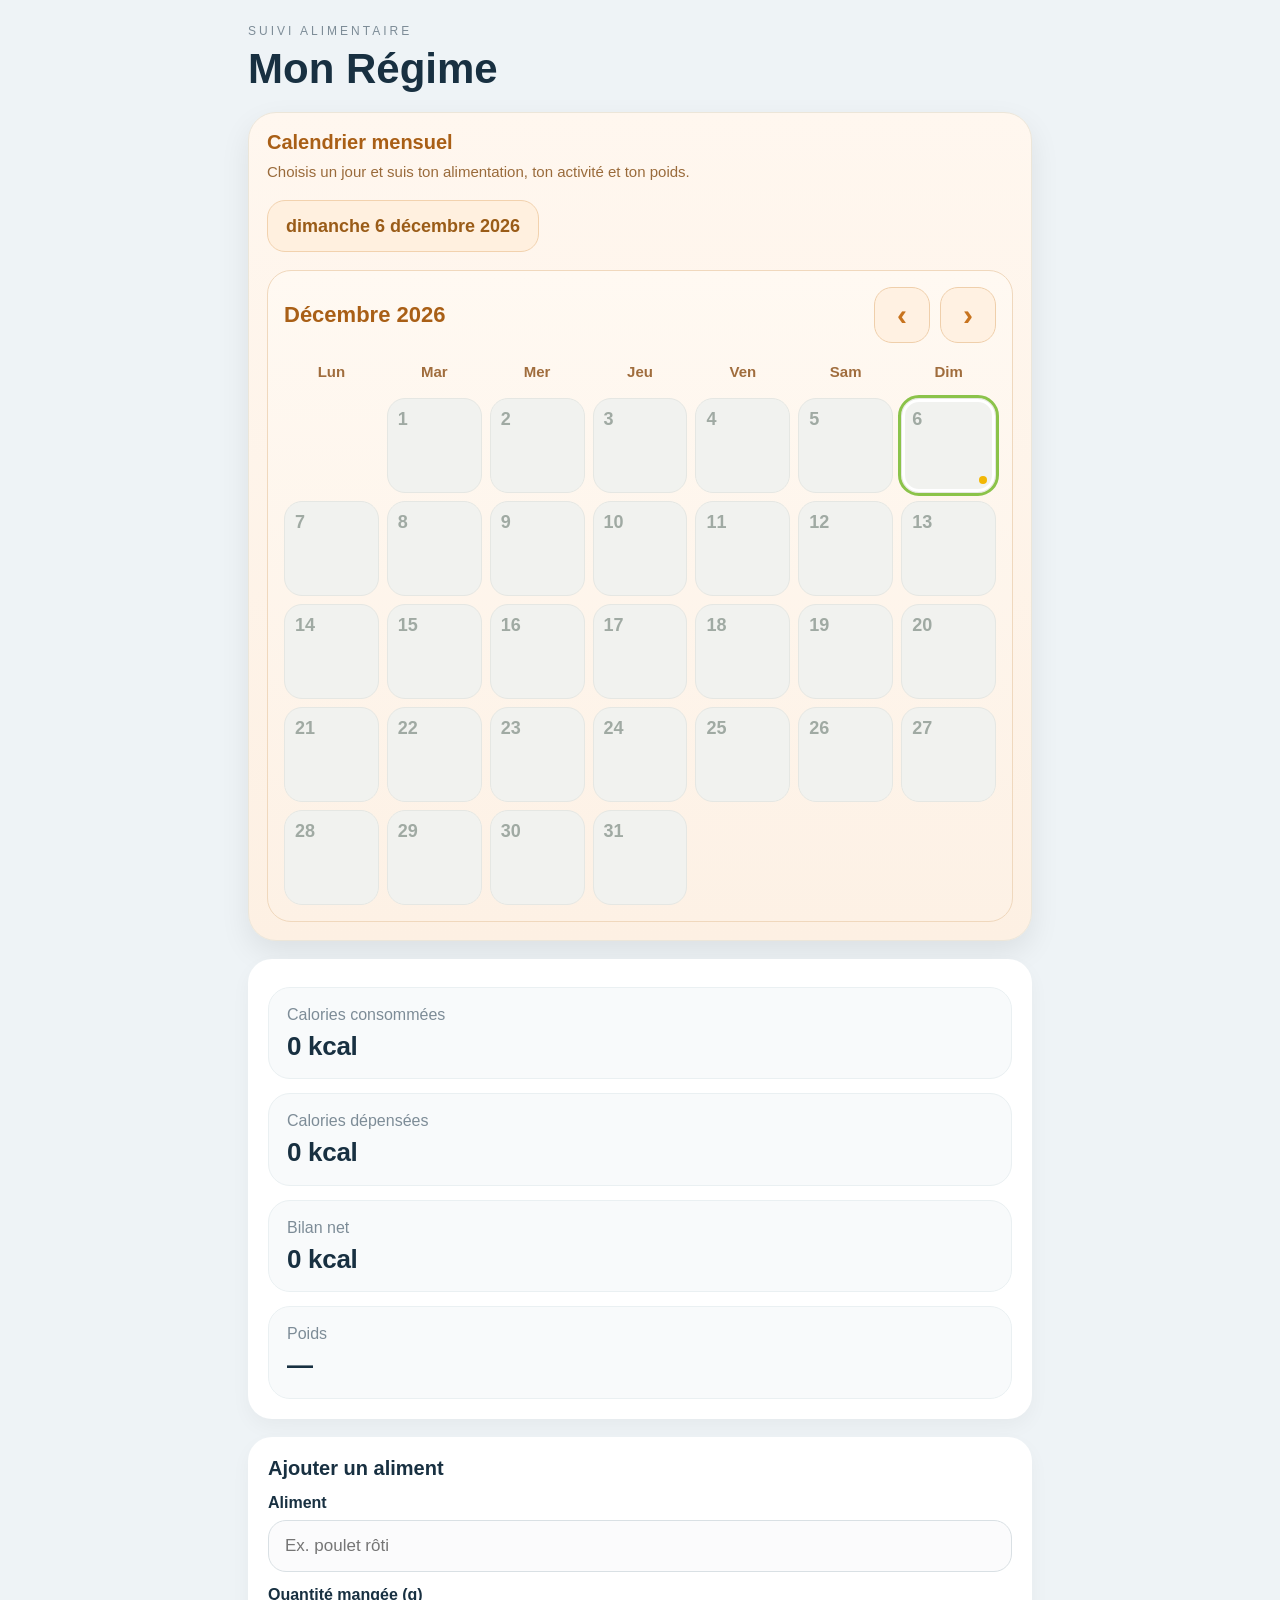
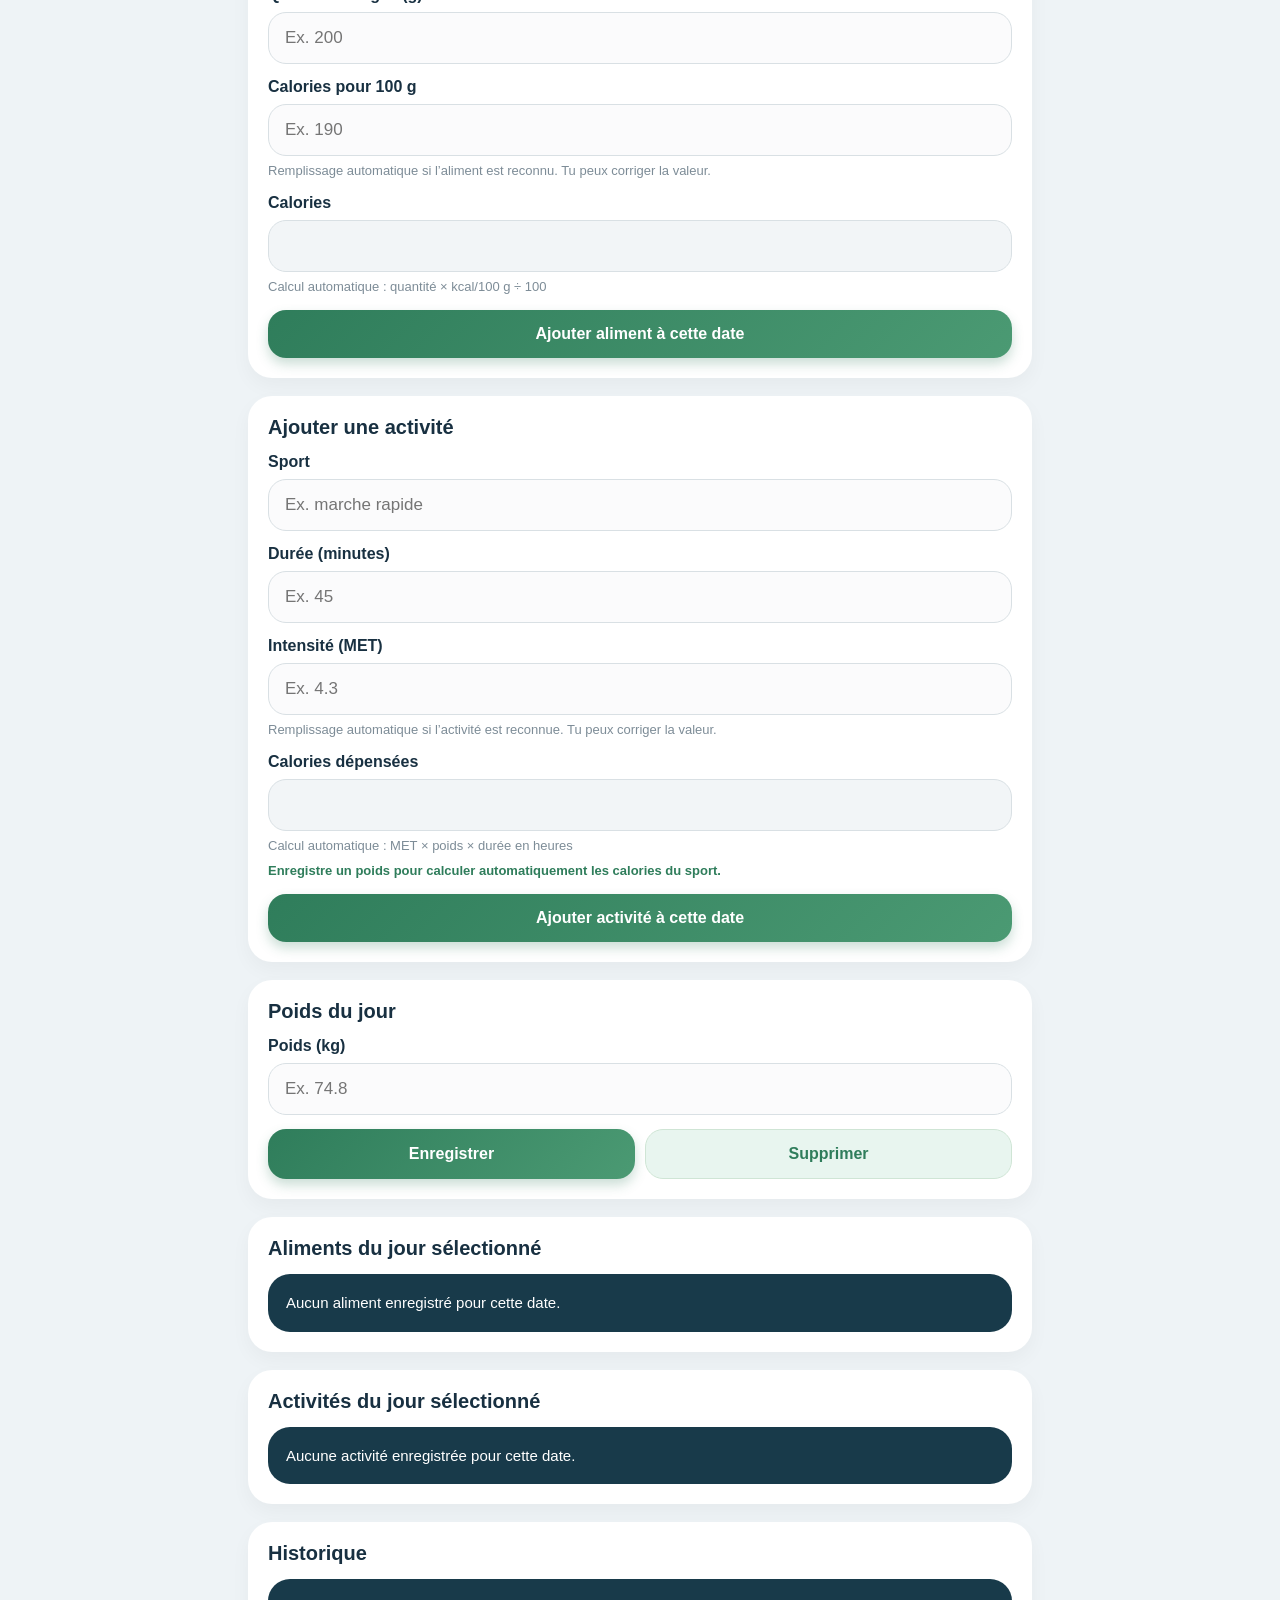
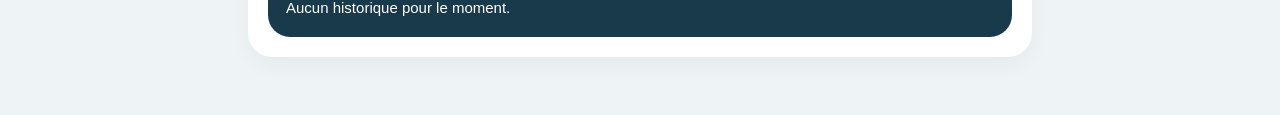
==== commit 2f86e9e0: "Update index.html" ====
--- a/index.html
+++ b/index.html
@@ -40,8 +40,8 @@
       --empty: #eef2f4;
       --empty-text: #9aa5ad;
 
-      --calendar-top-1: #fffdf8;
-      --calendar-top-2: #f7f5ee;
+      --calendar-top-1: #fff7ef;
+      --calendar-top-2: #fdf0e3;
     }
 
     html, body {
@@ -95,11 +95,11 @@
     .calendar-shell h2 {
       margin: 0 0 8px;
       font-size: 20px;
-      color: #264b3f;
+      color: #a95f16;
     }
 
     .calendar-subtitle {
-      color: #6f7d76;
+      color: #9a6b3b;
       font-size: 15px;
       line-height: 1.35;
       margin-bottom: 18px;
@@ -112,18 +112,18 @@
       min-height: 52px;
       padding: 12px 18px;
       border-radius: 18px;
-      background: #eef6ef;
-      color: #264b3f;
+      background: #fff0df;
+      color: #9a5c18;
       font-size: 18px;
       font-weight: 800;
-      border: 1px solid #d8eadb;
+      border: 1px solid #f2d2ae;
       box-shadow: none;
       margin-bottom: 18px;
     }
 
     .calendar-panel {
-      background: linear-gradient(180deg, #fffefb, #f8f6f0);
-      border: 1px solid #ece6d9;
+      background: linear-gradient(180deg, #fff9f2, #fdf1e5);
+      border: 1px solid #f0d8bd;
       border-radius: 24px;
       padding: 16px;
       overflow: hidden;
@@ -138,7 +138,7 @@
     }
 
     .calendar-month {
-      color: #264b3f;
+      color: #a95f16;
       font-size: 22px;
       font-weight: 800;
       text-transform: capitalize;
@@ -153,10 +153,10 @@
       width: 56px;
       height: 56px;
       flex: 0 0 56px;
-      border: 1px solid #e4dccb;
+      border: 1px solid #efcfab;
       border-radius: 18px;
-      background: #f6f1e7;
-      color: #8c6b1f;
+      background: #fff1e2;
+      color: #c8741f;
       font-size: 30px;
       font-weight: 700;
       box-shadow: none;
@@ -172,7 +172,7 @@
 
     .weekday {
       text-align: center;
-      color: #7e8b84;
+      color: #a06d3d;
       font-size: 15px;
       font-weight: 700;
       padding: 6px 0;
@@ -362,17 +362,17 @@
       padding: 15px 16px;
       font-size: 16px;
       font-weight: 800;
-      background: linear-gradient(135deg, #2f6f8f, #3d8fb3);
+      background: linear-gradient(135deg, #2f7d5b, #4b9a73);
       color: white;
       appearance: none;
       -webkit-appearance: none;
-      box-shadow: 0 6px 12px rgba(47,111,143,0.25);
+      box-shadow: 0 6px 12px rgba(47,125,91,0.25);
     }
 
     .button.secondary {
-      background: #eef3f5;
-      color: var(--text);
-      border: 1px solid var(--line);
+      background: #e8f5ef;
+      color: #2f7d5b;
+      border: 1px solid #cfe5d5;
       box-shadow: none;
     }
 
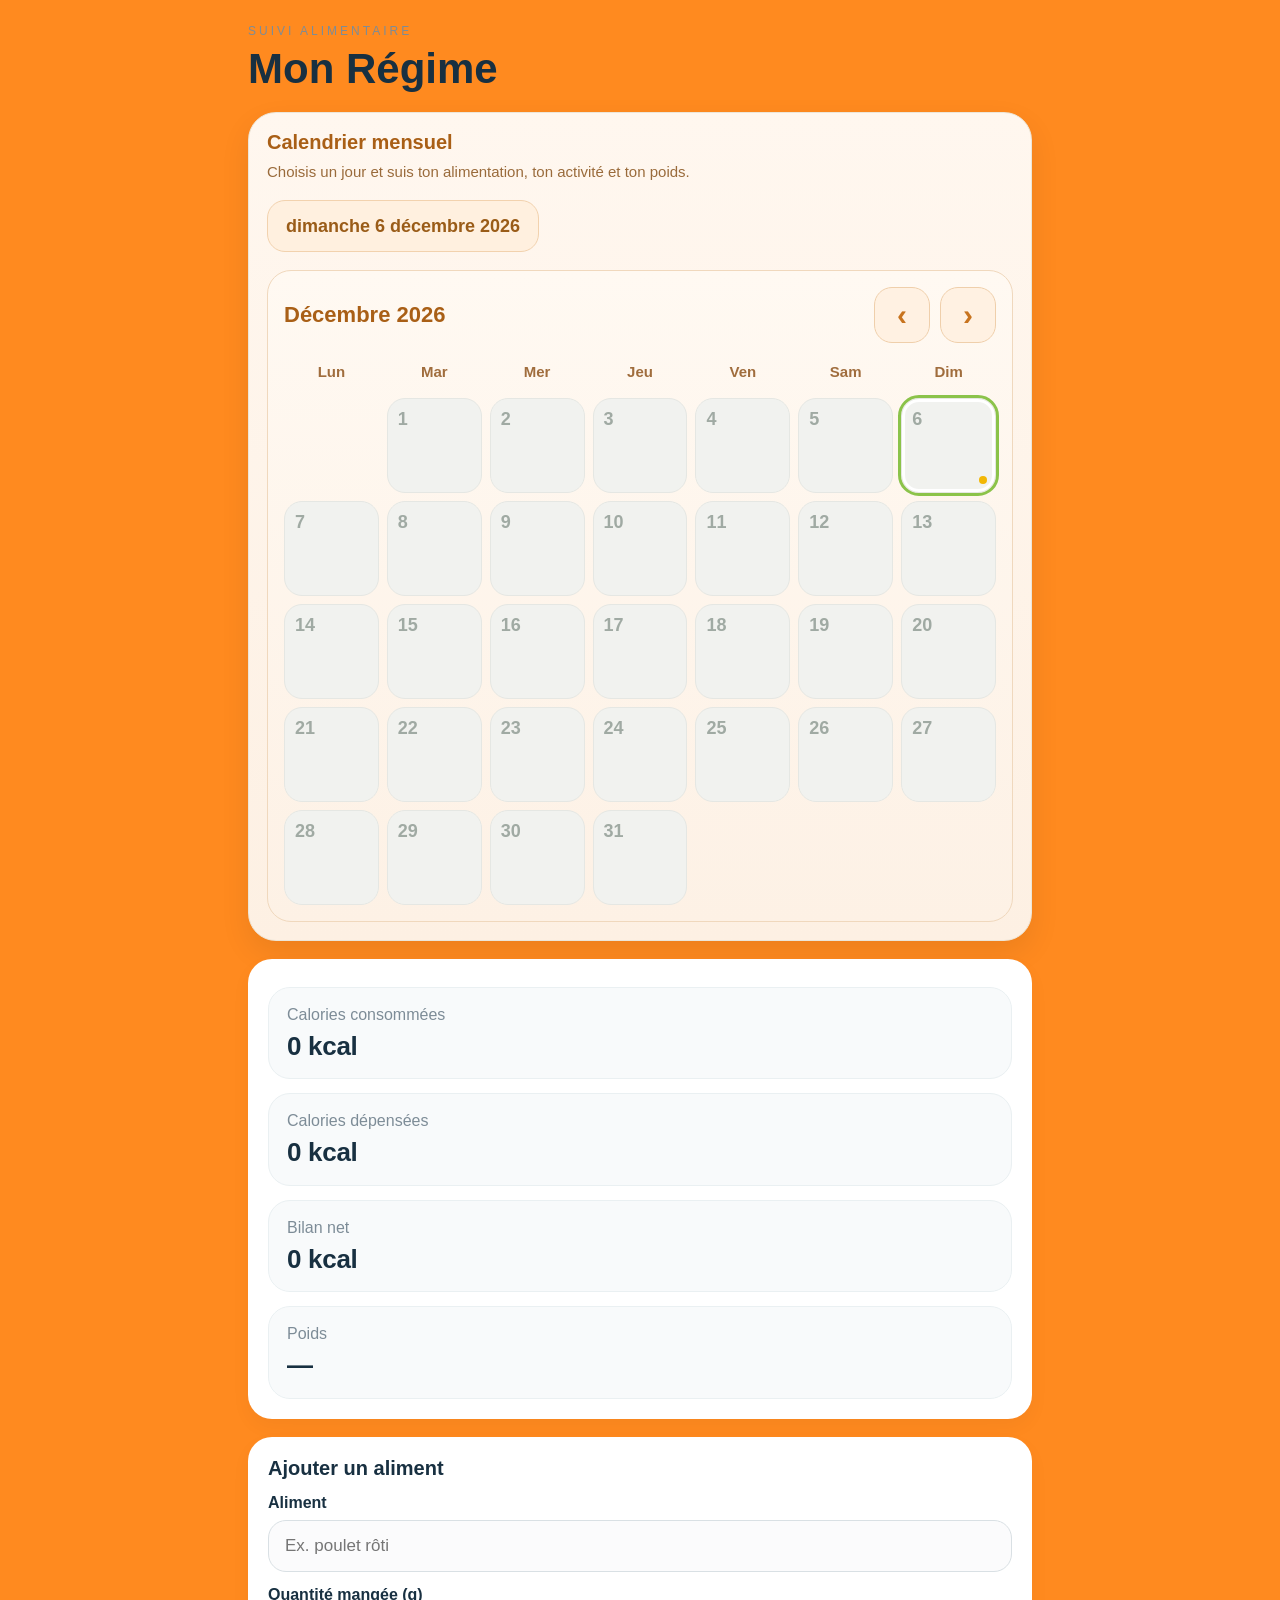
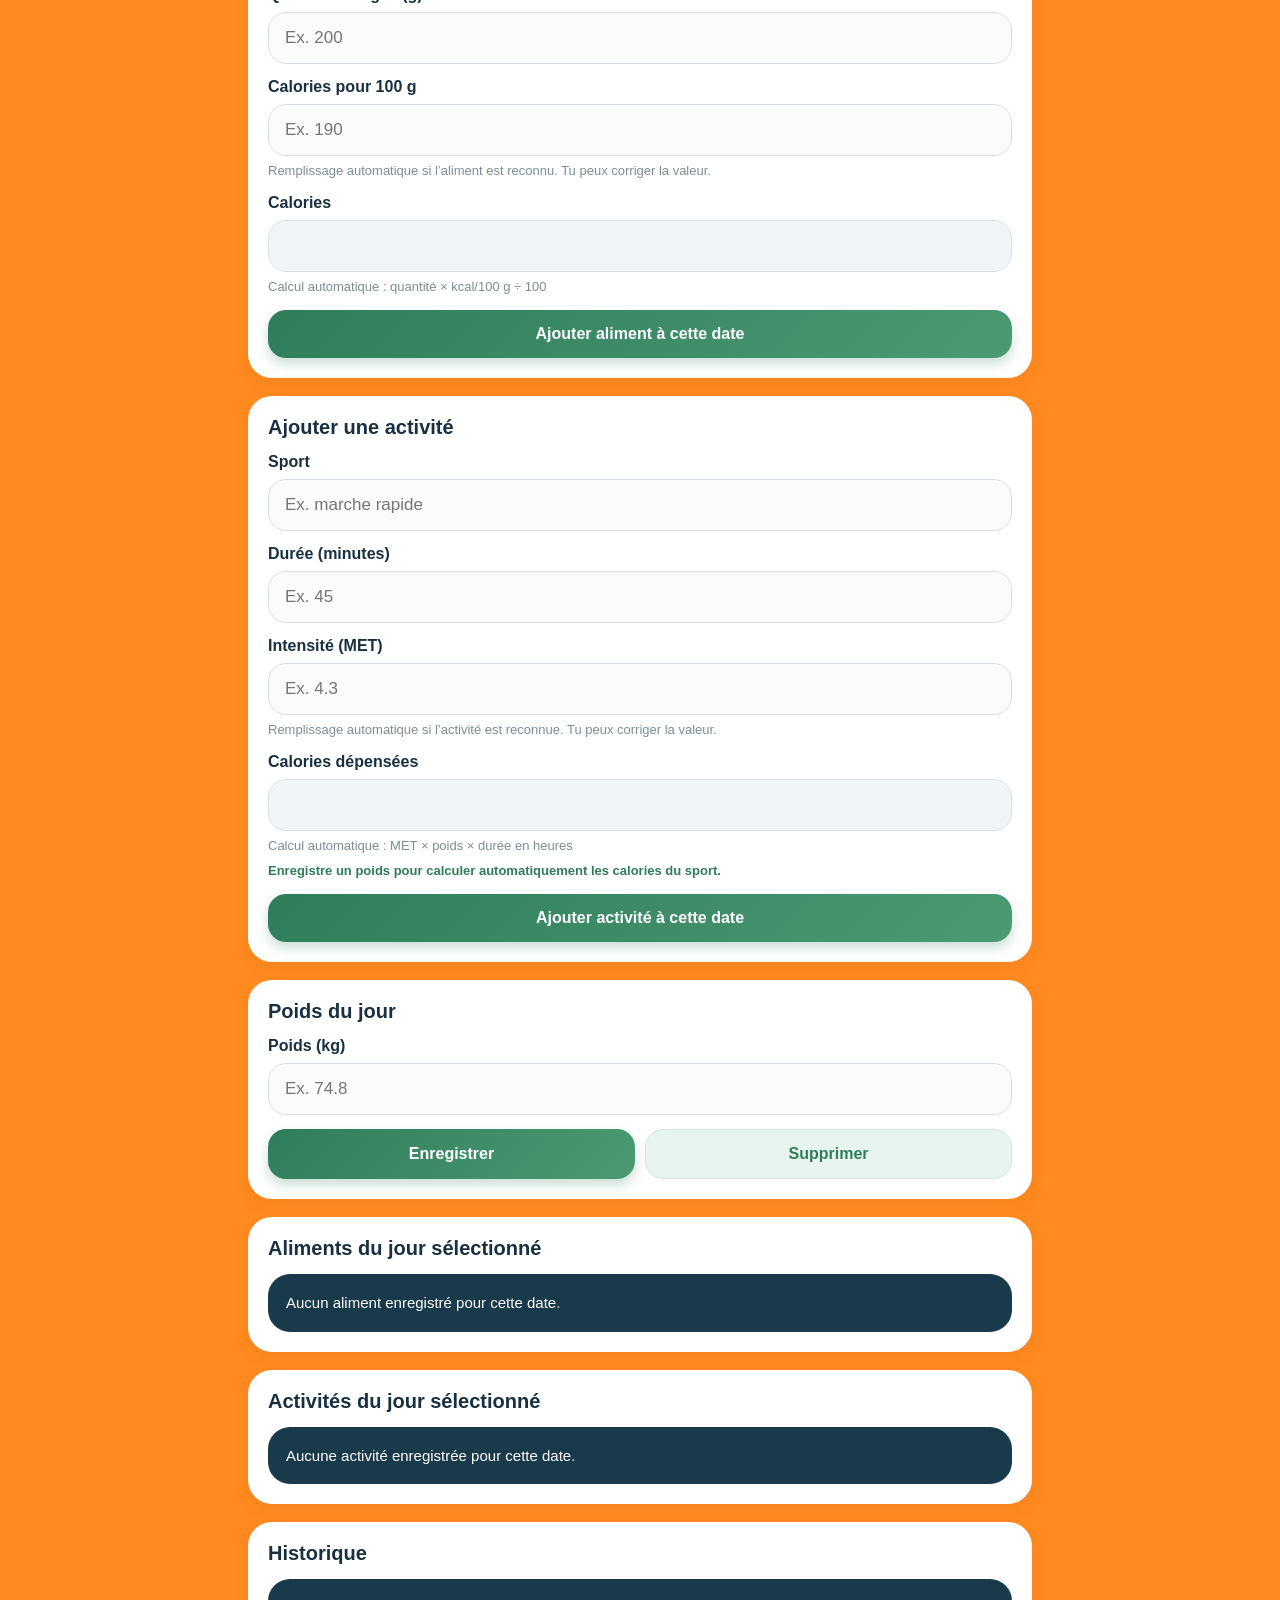
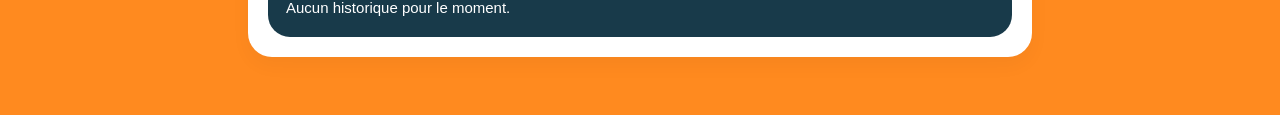
==== commit 10d9cdef: "Update index.html" ====
--- a/index.html
+++ b/index.html
@@ -18,7 +18,7 @@
     }
 
     :root {
-      --bg: #eef3f6;
+      --bg: #ff8a1f;
       --card: #ffffff;
       --text: #183041;
       --muted: #7d8c97;
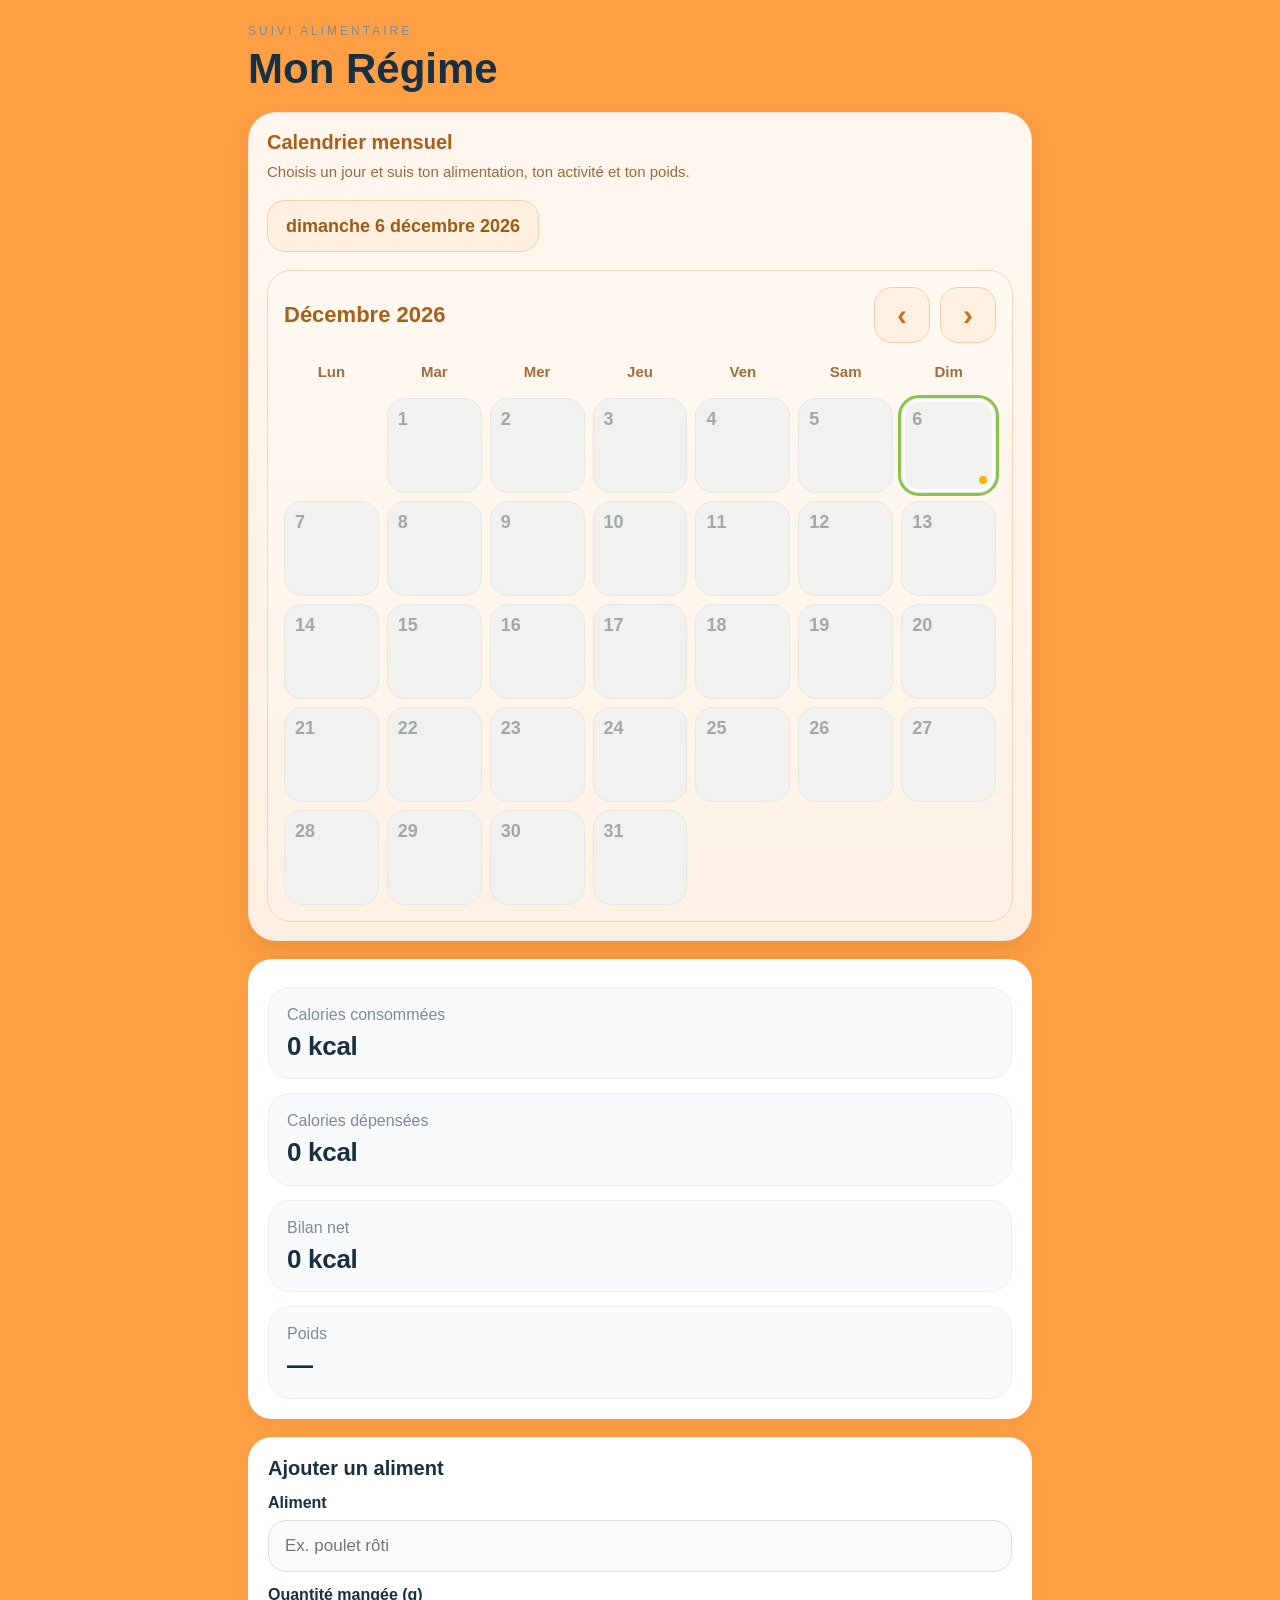
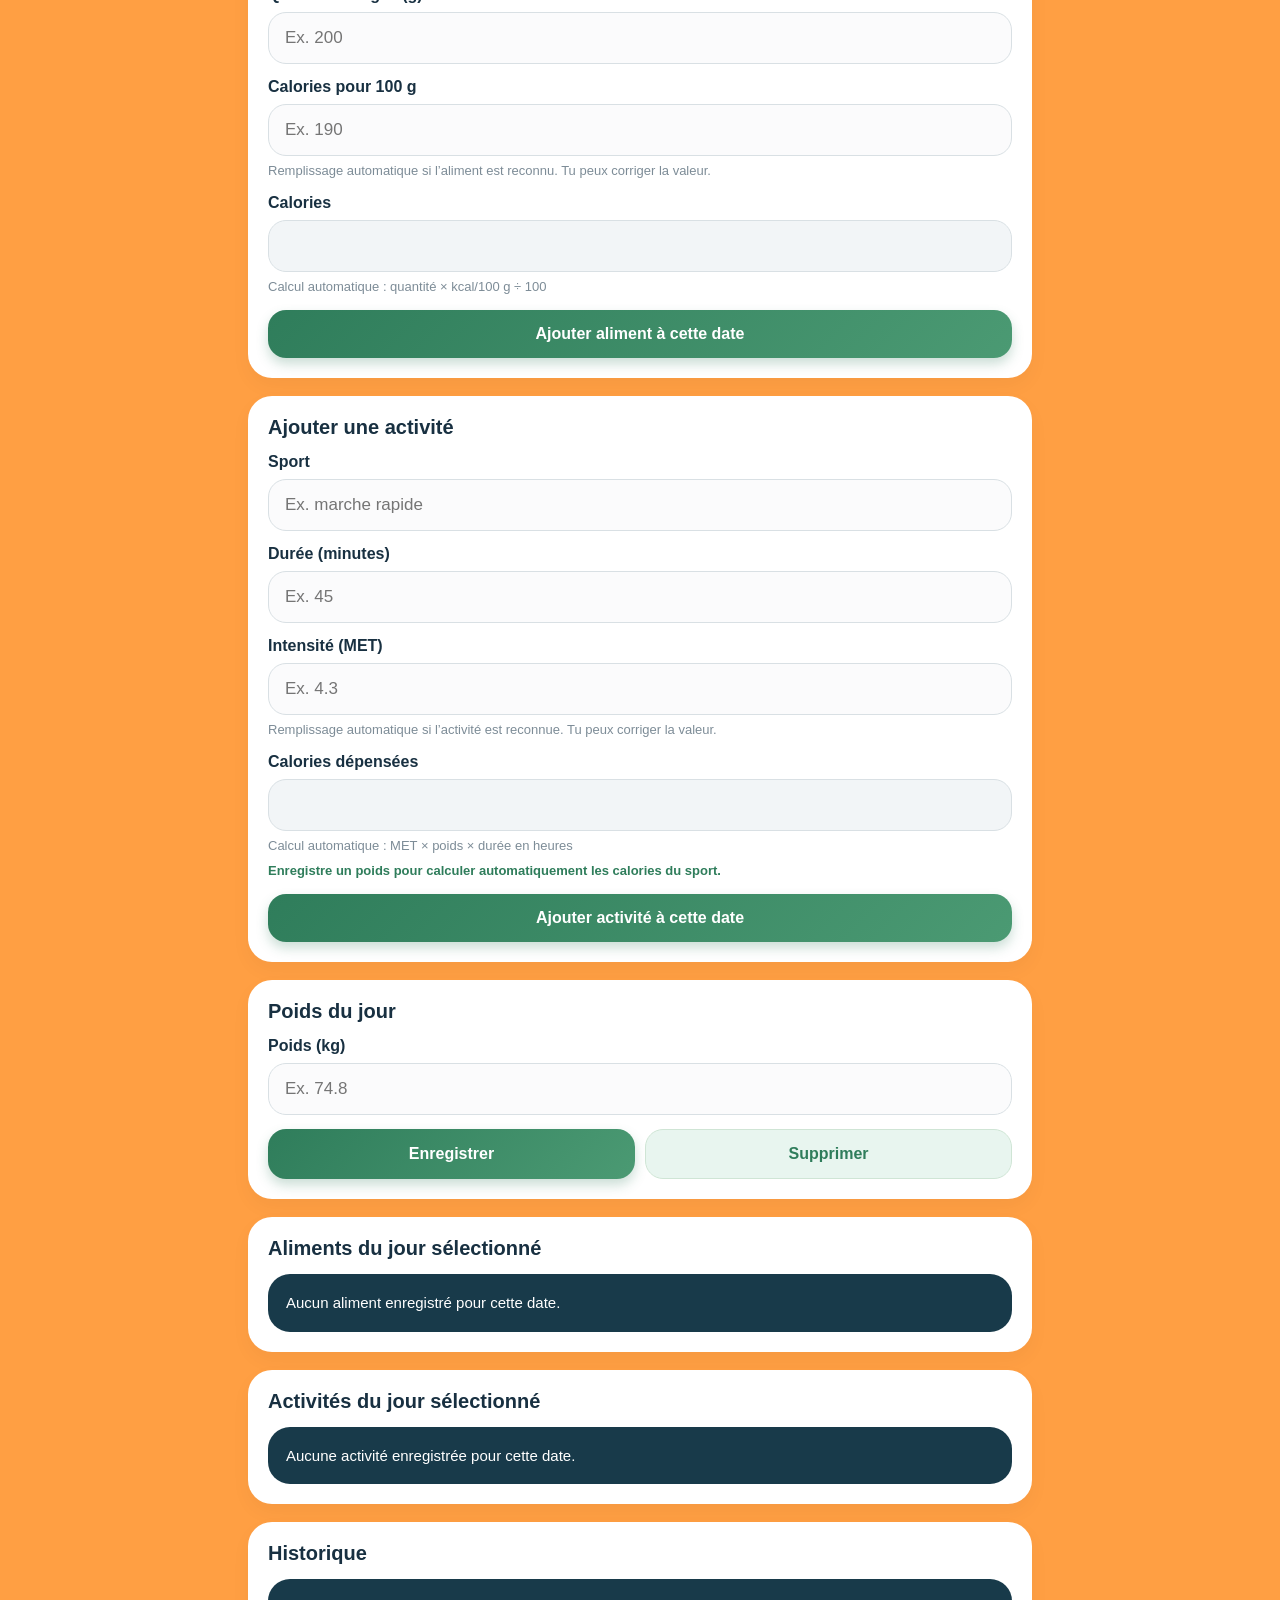
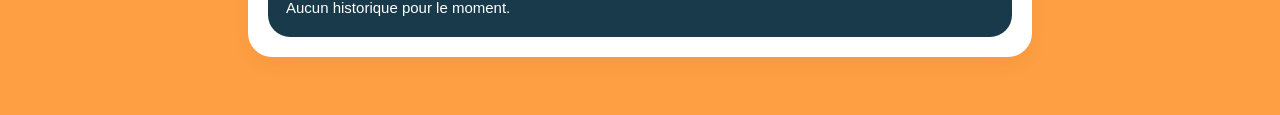
==== commit f40c1d40: "Update index.html" ====
--- a/index.html
+++ b/index.html
@@ -18,7 +18,7 @@
     }
 
     :root {
-      --bg: #ff8a1f;
+      --bg: #ff9f43;
       --card: #ffffff;
       --text: #183041;
       --muted: #7d8c97;
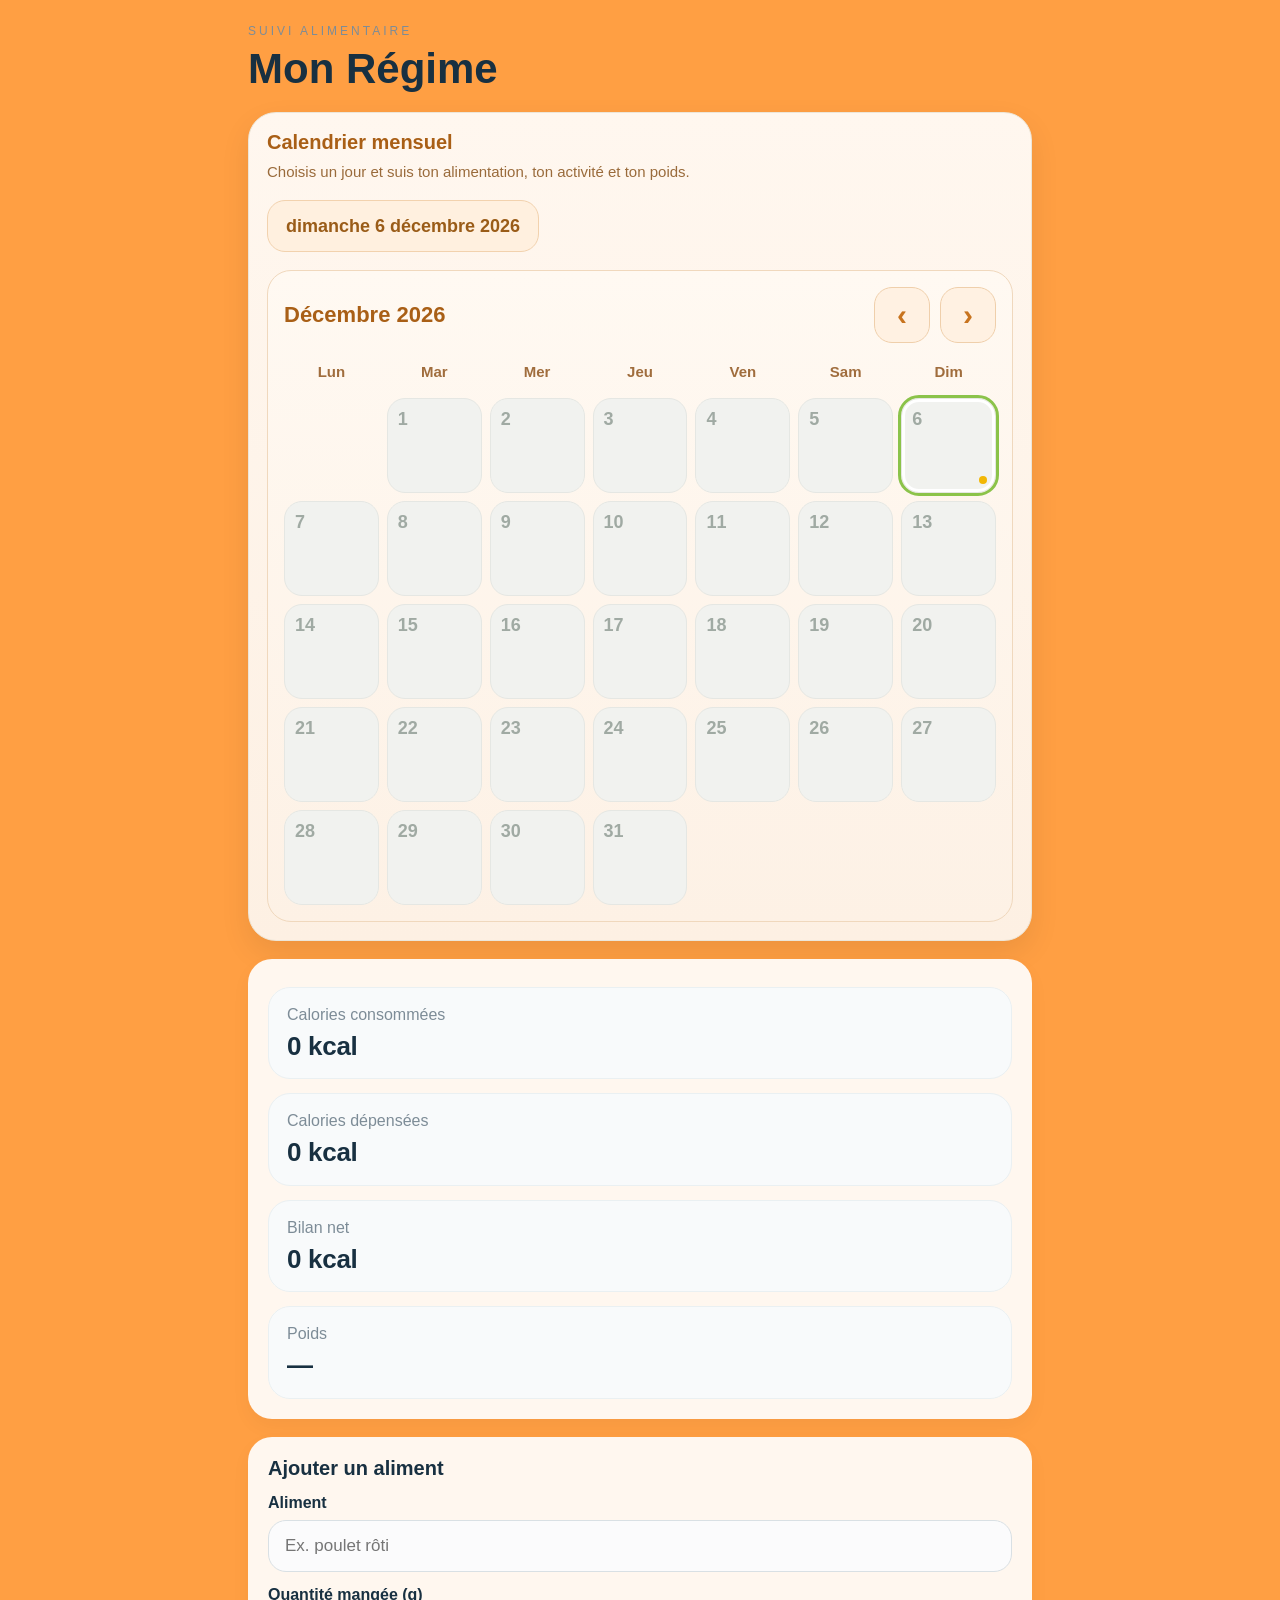
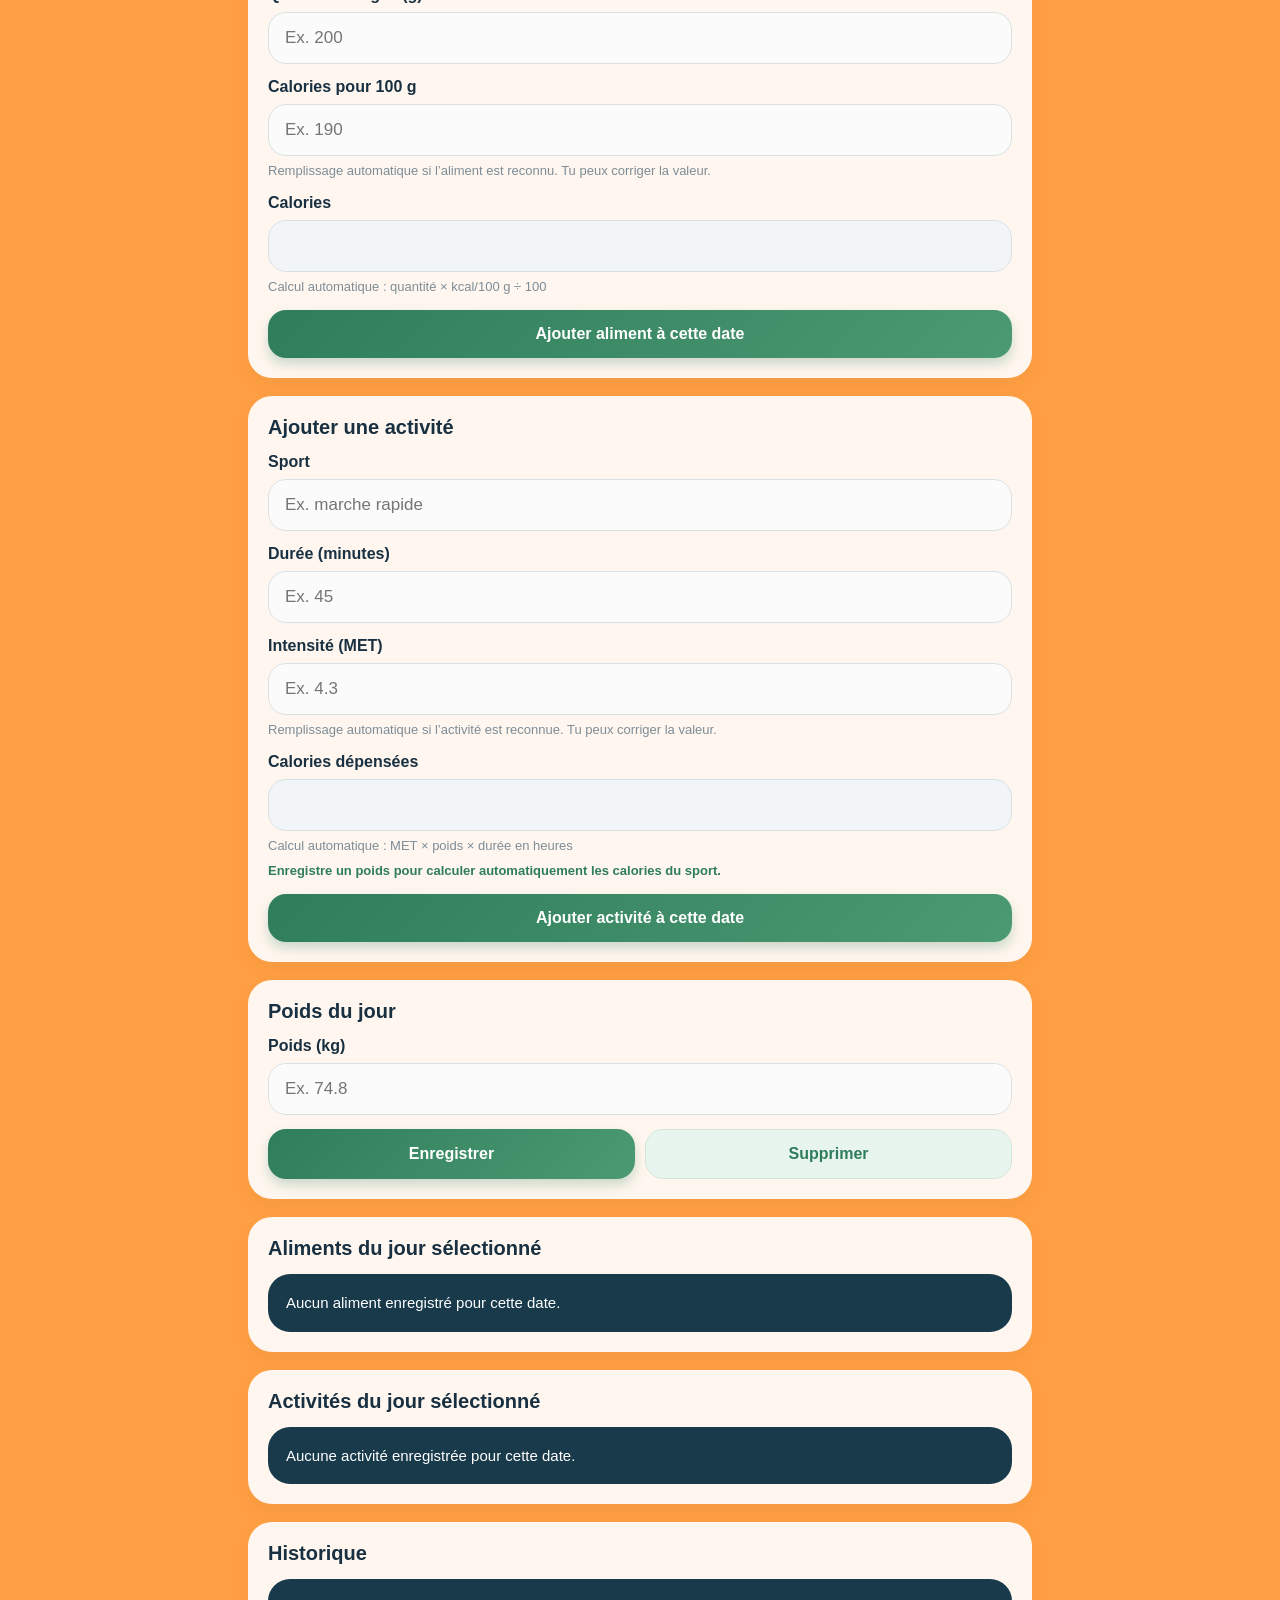
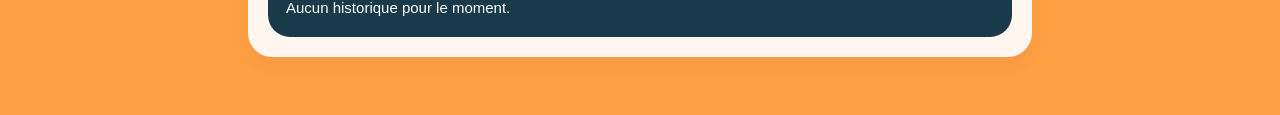
==== commit 7c6aafd5: "Update index.html" ====
--- a/index.html
+++ b/index.html
@@ -19,7 +19,7 @@
 
     :root {
       --bg: #ff9f43;
-      --card: #ffffff;
+      --card: #fff7ef;
       --text: #183041;
       --muted: #7d8c97;
       --line: #d9e0e4;
